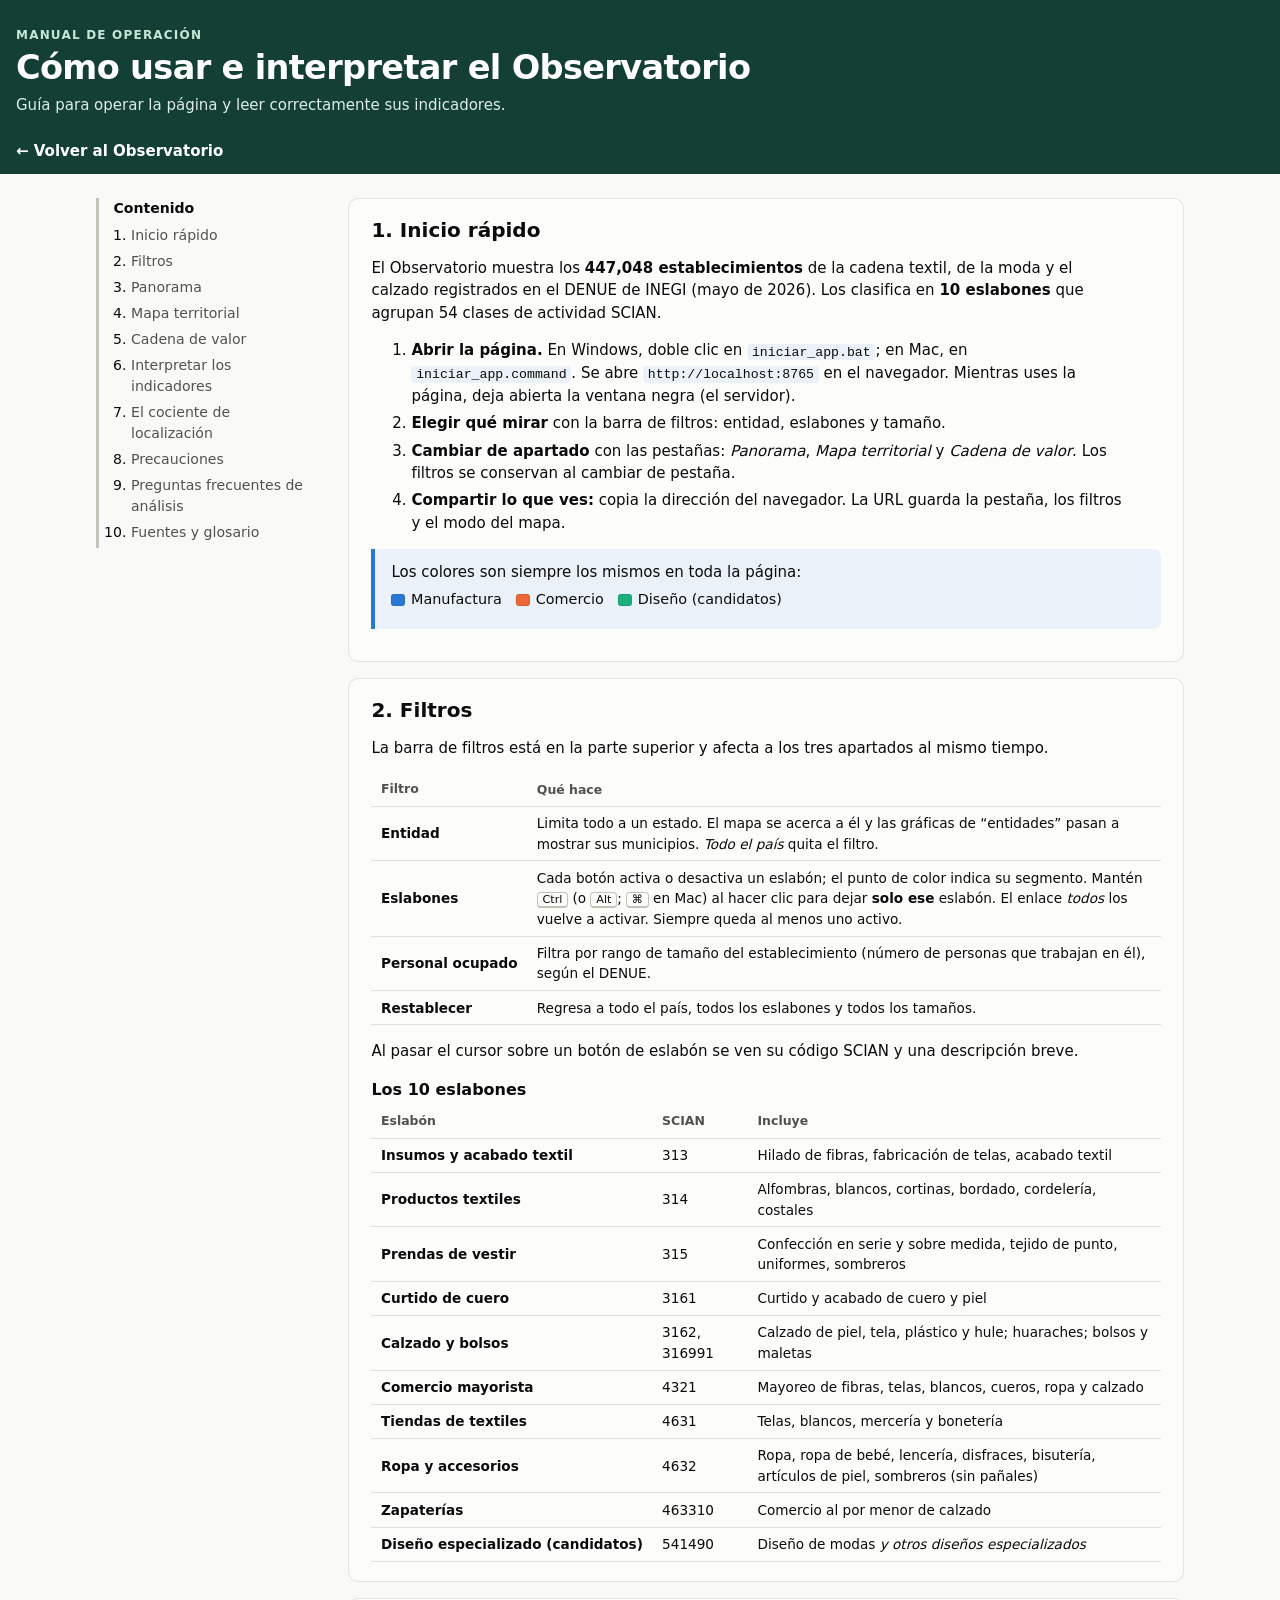
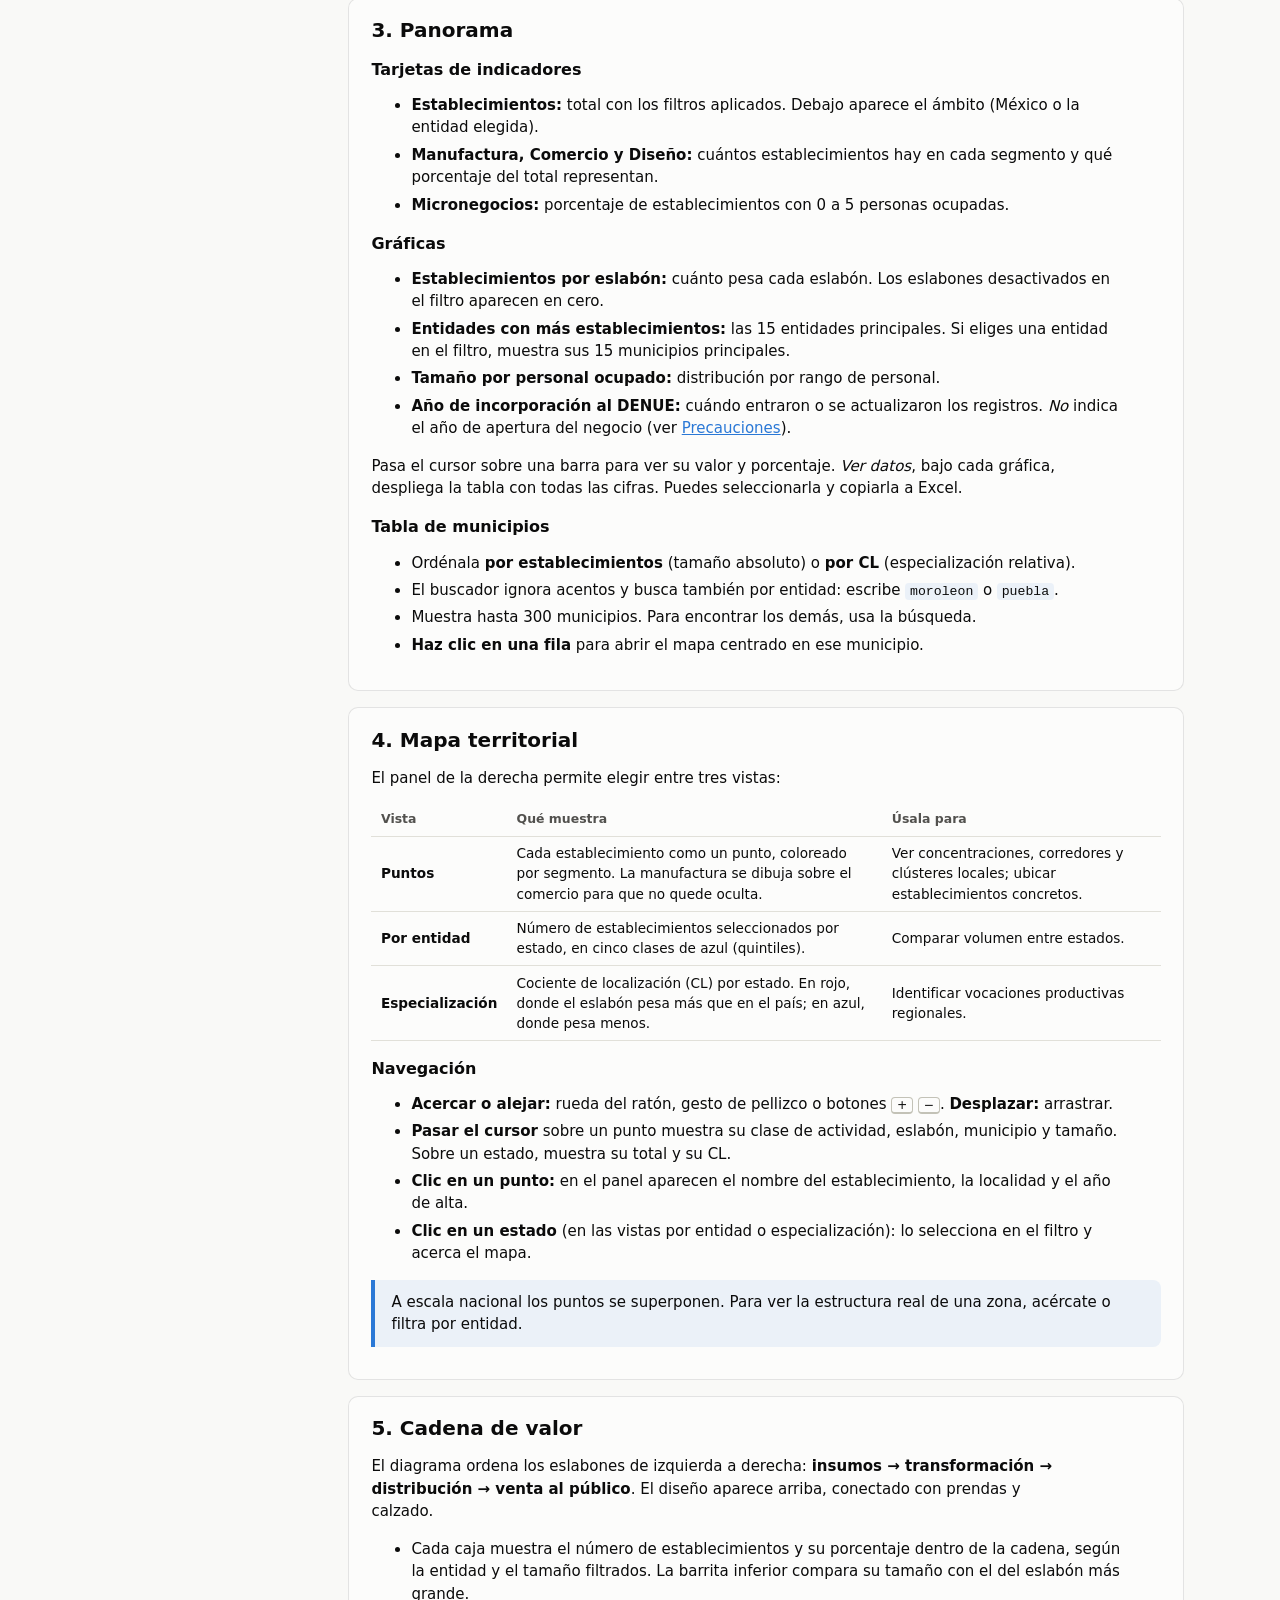
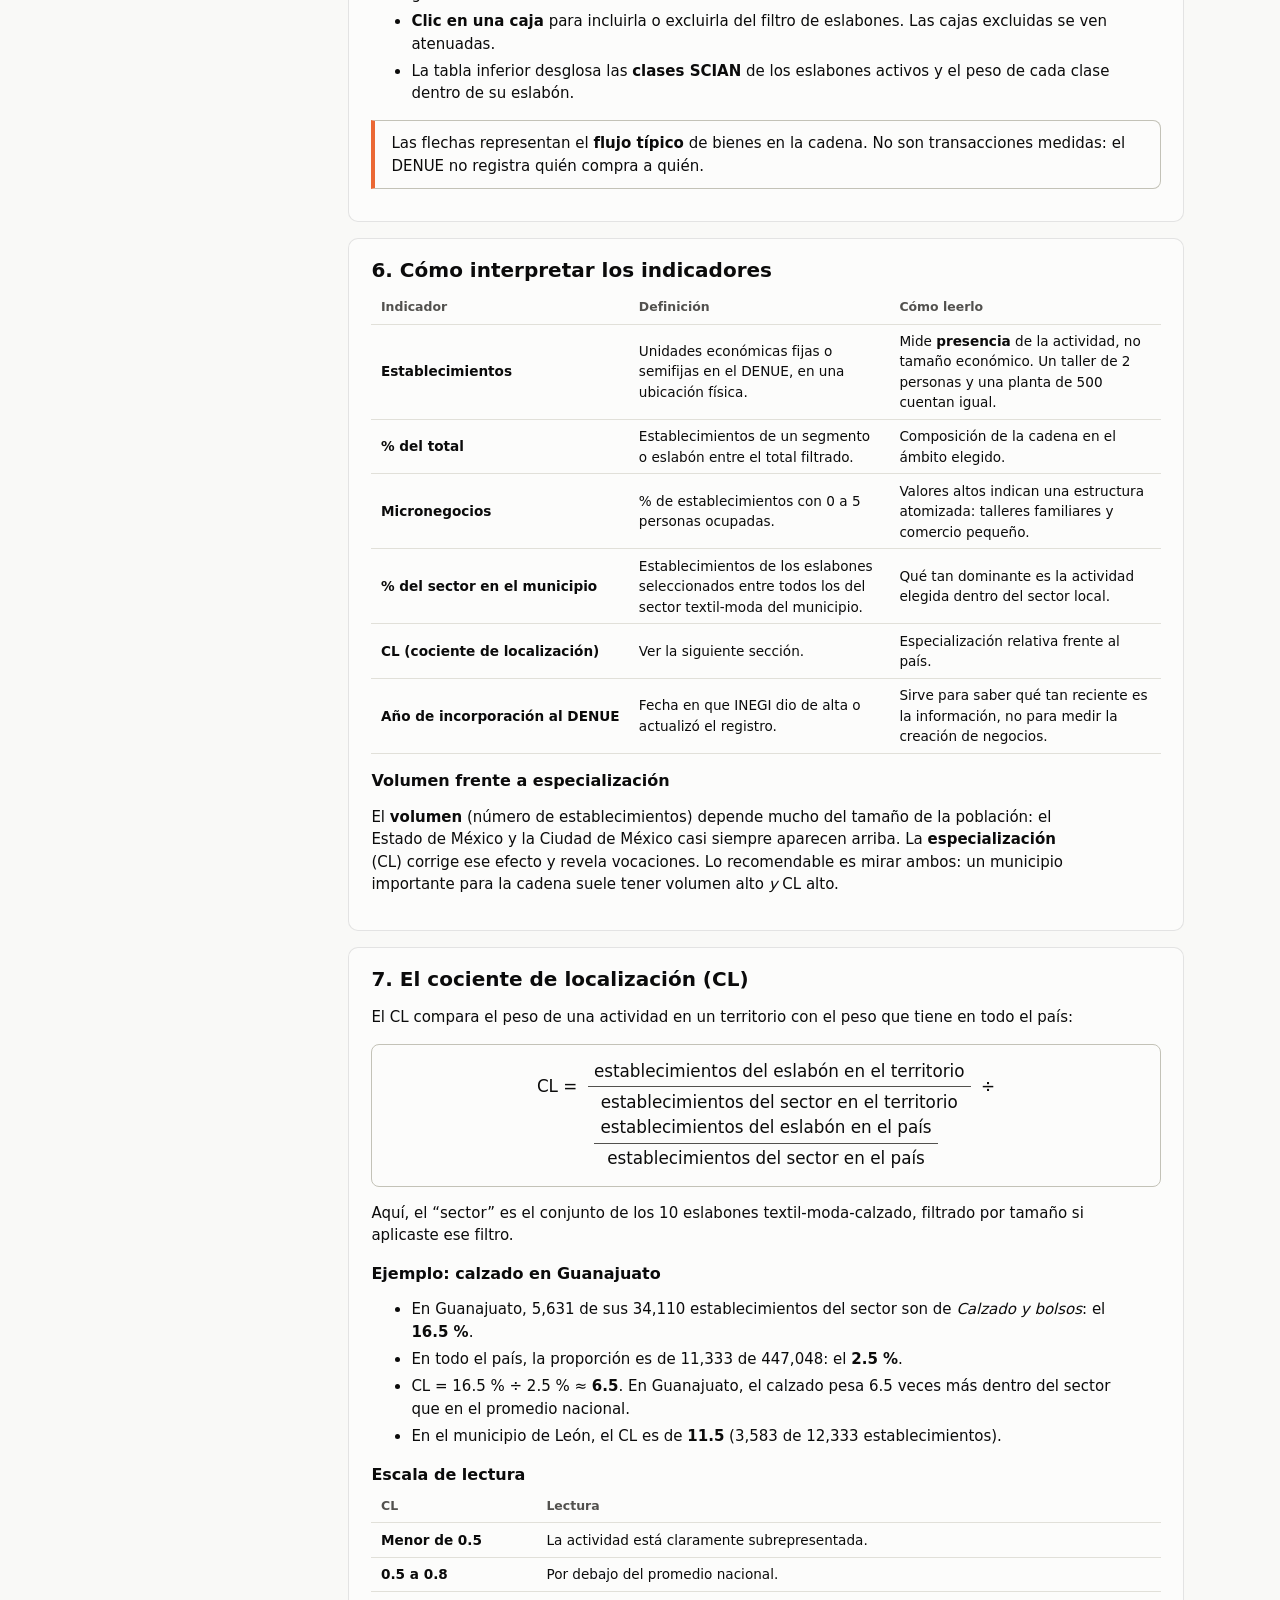
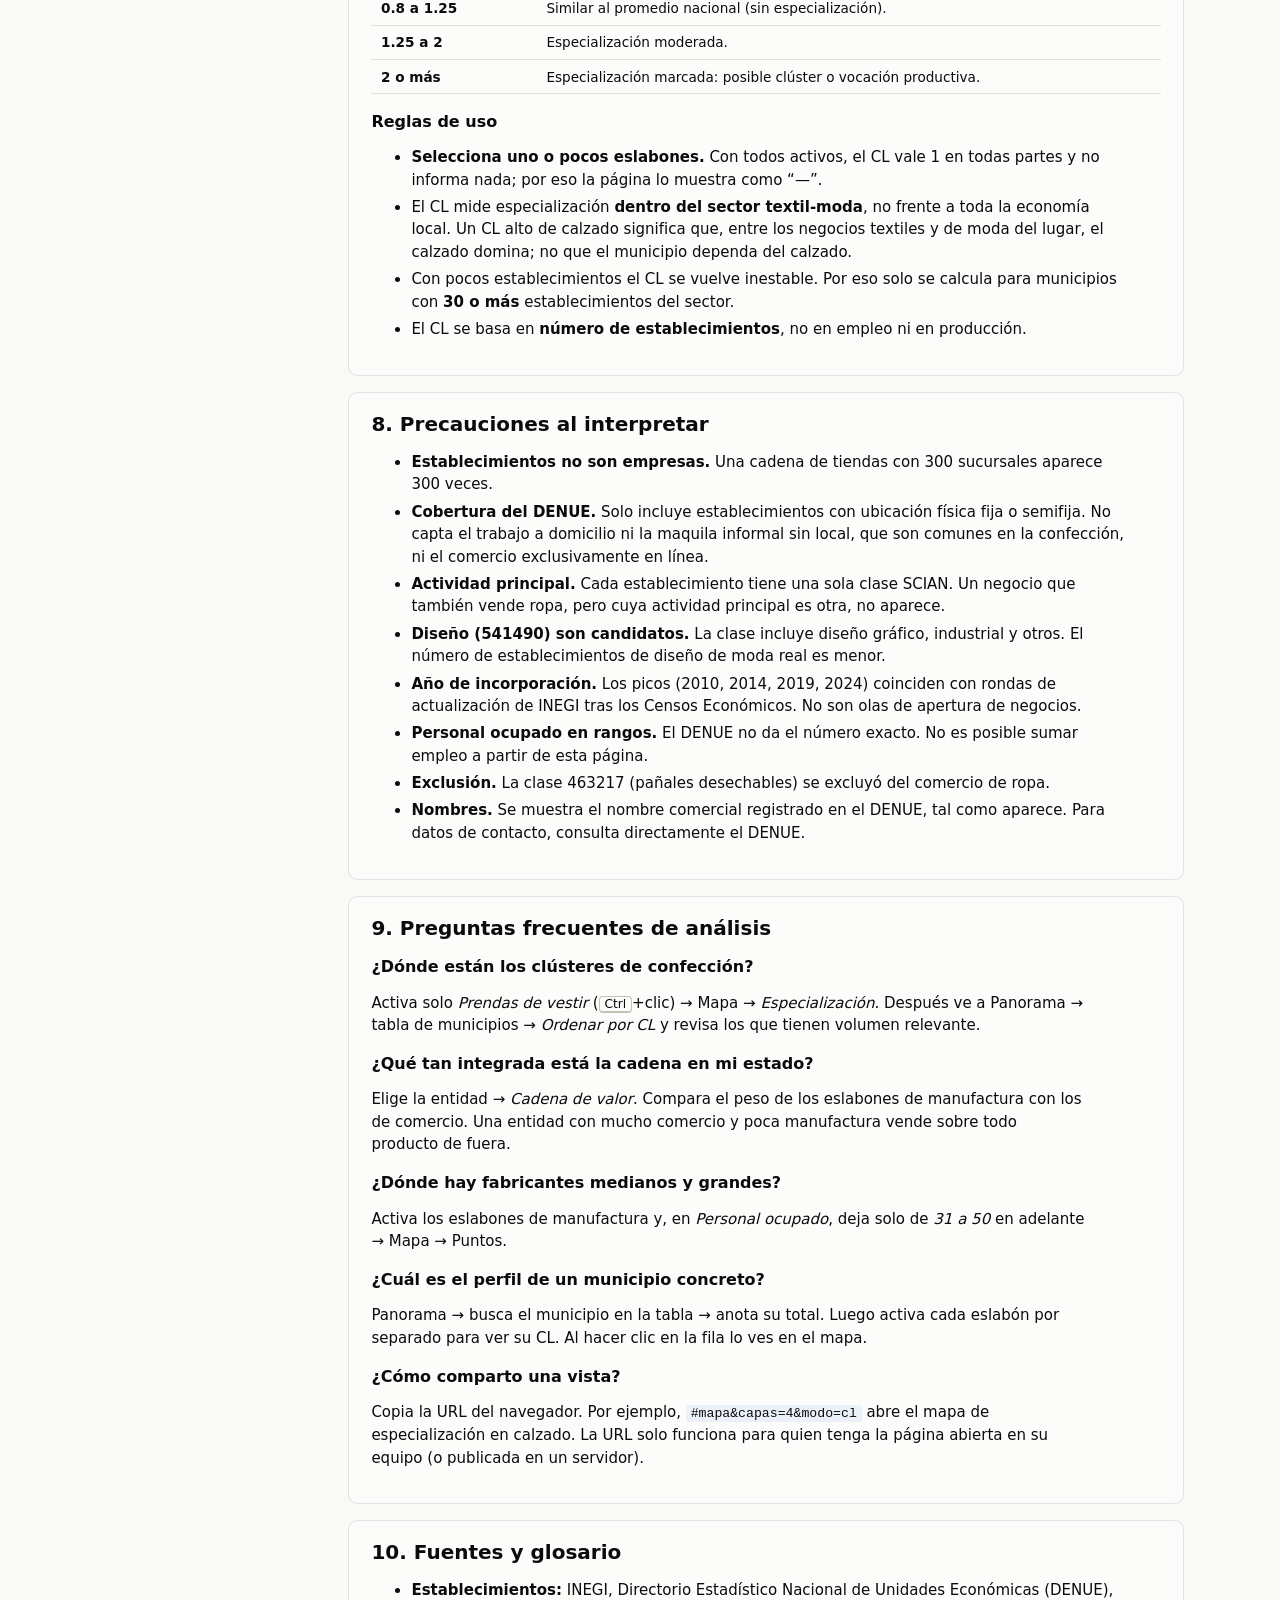
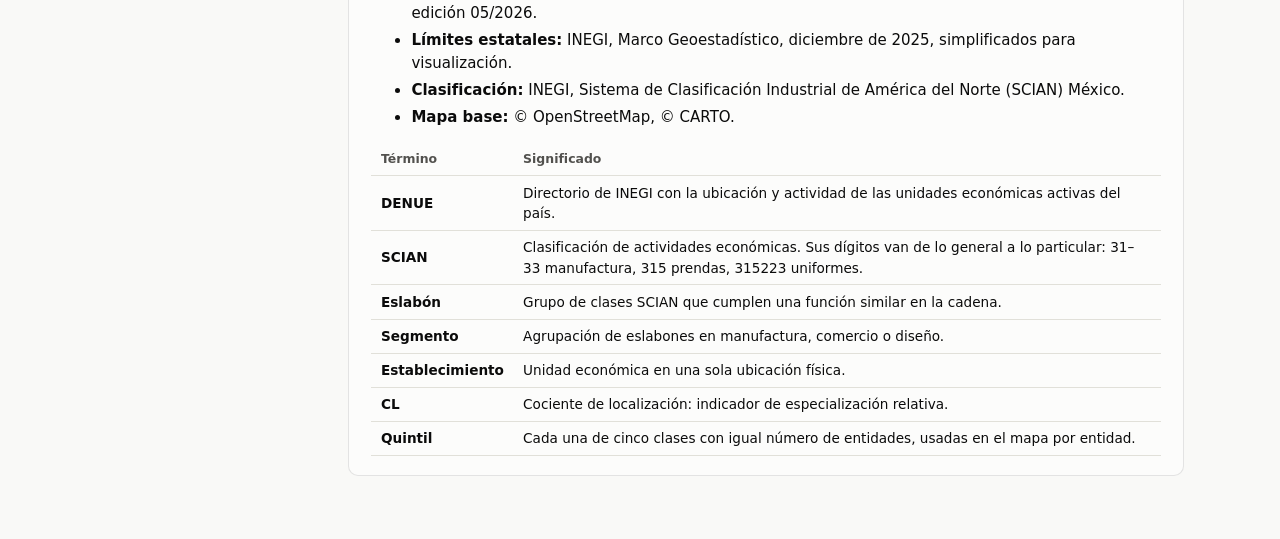
==== web/ayuda.html @ cf4ea865 "Observatorio Textil, Moda y Calzado MX - Fase 1 Co-Authored-By: Claude Opus 5.5 <noreply@anthropic.c" ====
<!doctype html>
<html lang="es">
<head>
<meta charset="utf-8">
<meta name="viewport" content="width=device-width, initial-scale=1">
<title>Ayuda · Observatorio Textil MX</title>
<meta name="description" content="Manual de operación del Observatorio Textil, Moda y Calzado MX e interpretación de sus indicadores.">
<link rel="stylesheet" href="styles.css">
<style>
  .ayuda { max-width: 1120px; margin: 0 auto; padding: 1.5rem 16px 3rem; display: grid; grid-template-columns: 220px minmax(0, 1fr); gap: 2rem; align-items: start; }
  .indice { position: sticky; top: 1rem; font-size: .88rem; border-left: 3px solid var(--eje); padding-left: .9rem; }
  .indice p { margin: 0 0 .4rem; font-weight: 650; }
  .indice ol { margin: 0; padding-left: 1.1rem; }
  .indice li { margin: .3rem 0; }
  .indice a { color: var(--tinta-2); text-decoration: none; }
  .indice a:hover { color: var(--acento); text-decoration: underline; }
  .contenido { min-width: 0; }
  .contenido section { background: var(--superficie); border: 1px solid var(--borde); border-radius: 10px; padding: 1.2rem 1.4rem; margin-bottom: 1rem; scroll-margin-top: 1rem; }
  .contenido h2 { font-size: 1.25rem; margin-bottom: .6rem; }
  .contenido h3 { font-size: 1rem; margin: 1.1rem 0 .4rem; }
  .contenido p, .contenido li { max-width: 75ch; }
  .contenido li { margin: .3rem 0; }
  .contenido code { font-size: .88em; background: var(--lavado); padding: .05rem .3rem; border-radius: 4px; }
  .caja { border-left: 4px solid var(--acento); background: var(--lavado); padding: .7rem 1rem; border-radius: 0 8px 8px 0; margin: .8rem 0; }
  .caja.alerta { border-left-color: var(--seg-1); background: transparent; border: 1px solid var(--eje); border-left: 4px solid var(--seg-1); }
  .formula { font-size: 1.05rem; text-align: center; padding: .9rem; margin: .8rem 0; border: 1px solid var(--eje); border-radius: 8px; }
  .formula .frac { display: inline-flex; flex-direction: column; vertical-align: middle; text-align: center; margin: 0 .3rem; }
  .formula .frac span:first-child { border-bottom: 1px solid var(--tinta-2); padding: 0 .4rem .15rem; }
  .formula .frac span:last-child { padding: .15rem .4rem 0; }
  .tabla td { white-space: normal; }
  .tabla td:first-child { white-space: nowrap; font-weight: 600; }
  .muestras { display: flex; flex-wrap: wrap; gap: .3rem .9rem; margin: .4rem 0; font-size: .9rem; }
  .muestras span { display: inline-flex; align-items: center; gap: .35rem; }
  .muestras i { width: 14px; height: 12px; border-radius: 3px; display: inline-block; border: 1px solid var(--borde); }
  .volver { color: #fff; font-weight: 600; text-decoration: none; display: inline-block; padding: .7rem 0; }
  .volver:hover { text-decoration: underline; }
  kbd { font: inherit; font-size: .82em; border: 1px solid var(--eje); border-bottom-width: 2px; border-radius: 4px; padding: 0 .3rem; }
  @media (max-width: 820px) { .ayuda { grid-template-columns: 1fr; } .indice { position: static; } }
</style>
</head>
<body>
<header class="cabecera">
  <div class="cabecera-int">
    <p class="ceja">Manual de operación</p>
    <h1>Cómo usar e interpretar el Observatorio</h1>
    <p class="subt">Guía para operar la página y leer correctamente sus indicadores.</p>
  </div>
  <nav class="pestanas"><a class="volver" href="index.html">← Volver al Observatorio</a></nav>
</header>

<div class="ayuda">
  <nav class="indice" aria-label="Contenido">
    <p>Contenido</p>
    <ol>
      <li><a href="#s-inicio">Inicio rápido</a></li>
      <li><a href="#s-filtros">Filtros</a></li>
      <li><a href="#s-panorama">Panorama</a></li>
      <li><a href="#s-mapa">Mapa territorial</a></li>
      <li><a href="#s-cadena">Cadena de valor</a></li>
      <li><a href="#s-indicadores">Interpretar los indicadores</a></li>
      <li><a href="#s-cl">El cociente de localización</a></li>
      <li><a href="#s-precauciones">Precauciones</a></li>
      <li><a href="#s-recetas">Preguntas frecuentes de análisis</a></li>
      <li><a href="#s-fuentes">Fuentes y glosario</a></li>
    </ol>
  </nav>

  <div class="contenido">

<section id="s-inicio">
  <h2>1. Inicio rápido</h2>
  <p>El Observatorio muestra los <strong>447,048 establecimientos</strong> de la cadena textil, de la moda y el calzado registrados en el DENUE de INEGI (mayo de 2026). Los clasifica en <strong>10 eslabones</strong> que agrupan 54 clases de actividad SCIAN.</p>
  <ol>
    <li><strong>Abrir la página.</strong> En Windows, doble clic en <code>iniciar_app.bat</code>; en Mac, en <code>iniciar_app.command</code>. Se abre <code>http://localhost:8765</code> en el navegador. Mientras uses la página, deja abierta la ventana negra (el servidor).</li>
    <li><strong>Elegir qué mirar</strong> con la barra de filtros: entidad, eslabones y tamaño.</li>
    <li><strong>Cambiar de apartado</strong> con las pestañas: <em>Panorama</em>, <em>Mapa territorial</em> y <em>Cadena de valor</em>. Los filtros se conservan al cambiar de pestaña.</li>
    <li><strong>Compartir lo que ves:</strong> copia la dirección del navegador. La URL guarda la pestaña, los filtros y el modo del mapa.</li>
  </ol>
  <div class="caja">Los colores son siempre los mismos en toda la página:
    <div class="muestras">
      <span><i style="background:var(--seg-0)"></i>Manufactura</span>
      <span><i style="background:var(--seg-1)"></i>Comercio</span>
      <span><i style="background:var(--seg-2)"></i>Diseño (candidatos)</span>
    </div>
  </div>
</section>

<section id="s-filtros">
  <h2>2. Filtros</h2>
  <p>La barra de filtros está en la parte superior y afecta a los tres apartados al mismo tiempo.</p>
  <table class="tabla">
    <thead><tr><th>Filtro</th><th>Qué hace</th></tr></thead>
    <tbody>
      <tr><td>Entidad</td><td>Limita todo a un estado. El mapa se acerca a él y las gráficas de “entidades” pasan a mostrar sus municipios. <em>Todo el país</em> quita el filtro.</td></tr>
      <tr><td>Eslabones</td><td>Cada botón activa o desactiva un eslabón; el punto de color indica su segmento. Mantén <kbd>Ctrl</kbd> (o <kbd>Alt</kbd>; <kbd>⌘</kbd> en Mac) al hacer clic para dejar <strong>solo ese</strong> eslabón. El enlace <em>todos</em> los vuelve a activar. Siempre queda al menos uno activo.</td></tr>
      <tr><td>Personal ocupado</td><td>Filtra por rango de tamaño del establecimiento (número de personas que trabajan en él), según el DENUE.</td></tr>
      <tr><td>Restablecer</td><td>Regresa a todo el país, todos los eslabones y todos los tamaños.</td></tr>
    </tbody>
  </table>
  <p>Al pasar el cursor sobre un botón de eslabón se ven su código SCIAN y una descripción breve.</p>
  <h3>Los 10 eslabones</h3>
  <table class="tabla">
    <thead><tr><th>Eslabón</th><th>SCIAN</th><th>Incluye</th></tr></thead>
    <tbody>
      <tr><td>Insumos y acabado textil</td><td>313</td><td>Hilado de fibras, fabricación de telas, acabado textil</td></tr>
      <tr><td>Productos textiles</td><td>314</td><td>Alfombras, blancos, cortinas, bordado, cordelería, costales</td></tr>
      <tr><td>Prendas de vestir</td><td>315</td><td>Confección en serie y sobre medida, tejido de punto, uniformes, sombreros</td></tr>
      <tr><td>Curtido de cuero</td><td>3161</td><td>Curtido y acabado de cuero y piel</td></tr>
      <tr><td>Calzado y bolsos</td><td>3162, 316991</td><td>Calzado de piel, tela, plástico y hule; huaraches; bolsos y maletas</td></tr>
      <tr><td>Comercio mayorista</td><td>4321</td><td>Mayoreo de fibras, telas, blancos, cueros, ropa y calzado</td></tr>
      <tr><td>Tiendas de textiles</td><td>4631</td><td>Telas, blancos, mercería y bonetería</td></tr>
      <tr><td>Ropa y accesorios</td><td>4632</td><td>Ropa, ropa de bebé, lencería, disfraces, bisutería, artículos de piel, sombreros (sin pañales)</td></tr>
      <tr><td>Zapaterías</td><td>463310</td><td>Comercio al por menor de calzado</td></tr>
      <tr><td>Diseño especializado (candidatos)</td><td>541490</td><td>Diseño de modas <em>y otros diseños especializados</em></td></tr>
    </tbody>
  </table>
</section>

<section id="s-panorama">
  <h2>3. Panorama</h2>
  <h3>Tarjetas de indicadores</h3>
  <ul>
    <li><strong>Establecimientos:</strong> total con los filtros aplicados. Debajo aparece el ámbito (México o la entidad elegida).</li>
    <li><strong>Manufactura, Comercio y Diseño:</strong> cuántos establecimientos hay en cada segmento y qué porcentaje del total representan.</li>
    <li><strong>Micronegocios:</strong> porcentaje de establecimientos con 0 a 5 personas ocupadas.</li>
  </ul>
  <h3>Gráficas</h3>
  <ul>
    <li><strong>Establecimientos por eslabón:</strong> cuánto pesa cada eslabón. Los eslabones desactivados en el filtro aparecen en cero.</li>
    <li><strong>Entidades con más establecimientos:</strong> las 15 entidades principales. Si eliges una entidad en el filtro, muestra sus 15 municipios principales.</li>
    <li><strong>Tamaño por personal ocupado:</strong> distribución por rango de personal.</li>
    <li><strong>Año de incorporación al DENUE:</strong> cuándo entraron o se actualizaron los registros. <em>No</em> indica el año de apertura del negocio (ver <a href="#s-precauciones">Precauciones</a>).</li>
  </ul>
  <p>Pasa el cursor sobre una barra para ver su valor y porcentaje. <em>Ver datos</em>, bajo cada gráfica, despliega la tabla con todas las cifras. Puedes seleccionarla y copiarla a Excel.</p>
  <h3>Tabla de municipios</h3>
  <ul>
    <li>Ordénala <strong>por establecimientos</strong> (tamaño absoluto) o <strong>por CL</strong> (especialización relativa).</li>
    <li>El buscador ignora acentos y busca también por entidad: escribe <code>moroleon</code> o <code>puebla</code>.</li>
    <li>Muestra hasta 300 municipios. Para encontrar los demás, usa la búsqueda.</li>
    <li><strong>Haz clic en una fila</strong> para abrir el mapa centrado en ese municipio.</li>
  </ul>
</section>

<section id="s-mapa">
  <h2>4. Mapa territorial</h2>
  <p>El panel de la derecha permite elegir entre tres vistas:</p>
  <table class="tabla">
    <thead><tr><th>Vista</th><th>Qué muestra</th><th>Úsala para</th></tr></thead>
    <tbody>
      <tr><td>Puntos</td><td>Cada establecimiento como un punto, coloreado por segmento. La manufactura se dibuja sobre el comercio para que no quede oculta.</td><td>Ver concentraciones, corredores y clústeres locales; ubicar establecimientos concretos.</td></tr>
      <tr><td>Por entidad</td><td>Número de establecimientos seleccionados por estado, en cinco clases de azul (quintiles).</td><td>Comparar volumen entre estados.</td></tr>
      <tr><td>Especialización</td><td>Cociente de localización (CL) por estado. En rojo, donde el eslabón pesa más que en el país; en azul, donde pesa menos.</td><td>Identificar vocaciones productivas regionales.</td></tr>
    </tbody>
  </table>
  <h3>Navegación</h3>
  <ul>
    <li><strong>Acercar o alejar:</strong> rueda del ratón, gesto de pellizco o botones <kbd>+</kbd> <kbd>−</kbd>. <strong>Desplazar:</strong> arrastrar.</li>
    <li><strong>Pasar el cursor</strong> sobre un punto muestra su clase de actividad, eslabón, municipio y tamaño. Sobre un estado, muestra su total y su CL.</li>
    <li><strong>Clic en un punto:</strong> en el panel aparecen el nombre del establecimiento, la localidad y el año de alta.</li>
    <li><strong>Clic en un estado</strong> (en las vistas por entidad o especialización): lo selecciona en el filtro y acerca el mapa.</li>
  </ul>
  <div class="caja">A escala nacional los puntos se superponen. Para ver la estructura real de una zona, acércate o filtra por entidad.</div>
</section>

<section id="s-cadena">
  <h2>5. Cadena de valor</h2>
  <p>El diagrama ordena los eslabones de izquierda a derecha: <strong>insumos → transformación → distribución → venta al público</strong>. El diseño aparece arriba, conectado con prendas y calzado.</p>
  <ul>
    <li>Cada caja muestra el número de establecimientos y su porcentaje dentro de la cadena, según la entidad y el tamaño filtrados. La barrita inferior compara su tamaño con el del eslabón más grande.</li>
    <li><strong>Clic en una caja</strong> para incluirla o excluirla del filtro de eslabones. Las cajas excluidas se ven atenuadas.</li>
    <li>La tabla inferior desglosa las <strong>clases SCIAN</strong> de los eslabones activos y el peso de cada clase dentro de su eslabón.</li>
  </ul>
  <div class="caja alerta">Las flechas representan el <strong>flujo típico</strong> de bienes en la cadena. No son transacciones medidas: el DENUE no registra quién compra a quién.</div>
</section>

<section id="s-indicadores">
  <h2>6. Cómo interpretar los indicadores</h2>
  <table class="tabla">
    <thead><tr><th>Indicador</th><th>Definición</th><th>Cómo leerlo</th></tr></thead>
    <tbody>
      <tr><td>Establecimientos</td><td>Unidades económicas fijas o semifijas en el DENUE, en una ubicación física.</td><td>Mide <strong>presencia</strong> de la actividad, no tamaño económico. Un taller de 2 personas y una planta de 500 cuentan igual.</td></tr>
      <tr><td>% del total</td><td>Establecimientos de un segmento o eslabón entre el total filtrado.</td><td>Composición de la cadena en el ámbito elegido.</td></tr>
      <tr><td>Micronegocios</td><td>% de establecimientos con 0 a 5 personas ocupadas.</td><td>Valores altos indican una estructura atomizada: talleres familiares y comercio pequeño.</td></tr>
      <tr><td>% del sector en el municipio</td><td>Establecimientos de los eslabones seleccionados entre todos los del sector textil-moda del municipio.</td><td>Qué tan dominante es la actividad elegida dentro del sector local.</td></tr>
      <tr><td>CL (cociente de localización)</td><td>Ver la siguiente sección.</td><td>Especialización relativa frente al país.</td></tr>
      <tr><td>Año de incorporación al DENUE</td><td>Fecha en que INEGI dio de alta o actualizó el registro.</td><td>Sirve para saber qué tan reciente es la información, no para medir la creación de negocios.</td></tr>
    </tbody>
  </table>
  <h3>Volumen frente a especialización</h3>
  <p>El <strong>volumen</strong> (número de establecimientos) depende mucho del tamaño de la población: el Estado de México y la Ciudad de México casi siempre aparecen arriba. La <strong>especialización</strong> (CL) corrige ese efecto y revela vocaciones. Lo recomendable es mirar ambos: un municipio importante para la cadena suele tener volumen alto <em>y</em> CL alto.</p>
</section>

<section id="s-cl">
  <h2>7. El cociente de localización (CL)</h2>
  <p>El CL compara el peso de una actividad en un territorio con el peso que tiene en todo el país:</p>
  <div class="formula">
    CL =
    <span class="frac"><span>establecimientos del eslabón en el territorio</span><span>establecimientos del sector en el territorio</span></span>
    ÷
    <span class="frac"><span>establecimientos del eslabón en el país</span><span>establecimientos del sector en el país</span></span>
  </div>
  <p>Aquí, el “sector” es el conjunto de los 10 eslabones textil-moda-calzado, filtrado por tamaño si aplicaste ese filtro.</p>
  <h3>Ejemplo: calzado en Guanajuato</h3>
  <ul>
    <li>En Guanajuato, 5,631 de sus 34,110 establecimientos del sector son de <em>Calzado y bolsos</em>: el <strong>16.5 %</strong>.</li>
    <li>En todo el país, la proporción es de 11,333 de 447,048: el <strong>2.5 %</strong>.</li>
    <li>CL = 16.5 % ÷ 2.5 % ≈ <strong>6.5</strong>. En Guanajuato, el calzado pesa 6.5 veces más dentro del sector que en el promedio nacional.</li>
    <li>En el municipio de León, el CL es de <strong>11.5</strong> (3,583 de 12,333 establecimientos).</li>
  </ul>
  <h3>Escala de lectura</h3>
  <table class="tabla">
    <thead><tr><th>CL</th><th>Lectura</th></tr></thead>
    <tbody>
      <tr><td>Menor de 0.5</td><td>La actividad está claramente subrepresentada.</td></tr>
      <tr><td>0.5 a 0.8</td><td>Por debajo del promedio nacional.</td></tr>
      <tr><td>0.8 a 1.25</td><td>Similar al promedio nacional (sin especialización).</td></tr>
      <tr><td>1.25 a 2</td><td>Especialización moderada.</td></tr>
      <tr><td>2 o más</td><td>Especialización marcada: posible clúster o vocación productiva.</td></tr>
    </tbody>
  </table>
  <h3>Reglas de uso</h3>
  <ul>
    <li><strong>Selecciona uno o pocos eslabones.</strong> Con todos activos, el CL vale 1 en todas partes y no informa nada; por eso la página lo muestra como “—”.</li>
    <li>El CL mide especialización <strong>dentro del sector textil-moda</strong>, no frente a toda la economía local. Un CL alto de calzado significa que, entre los negocios textiles y de moda del lugar, el calzado domina; no que el municipio dependa del calzado.</li>
    <li>Con pocos establecimientos el CL se vuelve inestable. Por eso solo se calcula para municipios con <strong>30 o más</strong> establecimientos del sector.</li>
    <li>El CL se basa en <strong>número de establecimientos</strong>, no en empleo ni en producción.</li>
  </ul>
</section>

<section id="s-precauciones">
  <h2>8. Precauciones al interpretar</h2>
  <ul>
    <li><strong>Establecimientos no son empresas.</strong> Una cadena de tiendas con 300 sucursales aparece 300 veces.</li>
    <li><strong>Cobertura del DENUE.</strong> Solo incluye establecimientos con ubicación física fija o semifija. No capta el trabajo a domicilio ni la maquila informal sin local, que son comunes en la confección, ni el comercio exclusivamente en línea.</li>
    <li><strong>Actividad principal.</strong> Cada establecimiento tiene una sola clase SCIAN. Un negocio que también vende ropa, pero cuya actividad principal es otra, no aparece.</li>
    <li><strong>Diseño (541490) son candidatos.</strong> La clase incluye diseño gráfico, industrial y otros. El número de establecimientos de diseño de moda real es menor.</li>
    <li><strong>Año de incorporación.</strong> Los picos (2010, 2014, 2019, 2024) coinciden con rondas de actualización de INEGI tras los Censos Económicos. No son olas de apertura de negocios.</li>
    <li><strong>Personal ocupado en rangos.</strong> El DENUE no da el número exacto. No es posible sumar empleo a partir de esta página.</li>
    <li><strong>Exclusión.</strong> La clase 463217 (pañales desechables) se excluyó del comercio de ropa.</li>
    <li><strong>Nombres.</strong> Se muestra el nombre comercial registrado en el DENUE, tal como aparece. Para datos de contacto, consulta directamente el DENUE.</li>
  </ul>
</section>

<section id="s-recetas">
  <h2>9. Preguntas frecuentes de análisis</h2>
  <h3>¿Dónde están los clústeres de confección?</h3>
  <p>Activa solo <em>Prendas de vestir</em> (<kbd>Ctrl</kbd>+clic) → Mapa → <em>Especialización</em>. Después ve a Panorama → tabla de municipios → <em>Ordenar por CL</em> y revisa los que tienen volumen relevante.</p>
  <h3>¿Qué tan integrada está la cadena en mi estado?</h3>
  <p>Elige la entidad → <em>Cadena de valor</em>. Compara el peso de los eslabones de manufactura con los de comercio. Una entidad con mucho comercio y poca manufactura vende sobre todo producto de fuera.</p>
  <h3>¿Dónde hay fabricantes medianos y grandes?</h3>
  <p>Activa los eslabones de manufactura y, en <em>Personal ocupado</em>, deja solo de <em>31 a 50</em> en adelante → Mapa → Puntos.</p>
  <h3>¿Cuál es el perfil de un municipio concreto?</h3>
  <p>Panorama → busca el municipio en la tabla → anota su total. Luego activa cada eslabón por separado para ver su CL. Al hacer clic en la fila lo ves en el mapa.</p>
  <h3>¿Cómo comparto una vista?</h3>
  <p>Copia la URL del navegador. Por ejemplo, <code>#mapa&amp;capas=4&amp;modo=cl</code> abre el mapa de especialización en calzado. La URL solo funciona para quien tenga la página abierta en su equipo (o publicada en un servidor).</p>
</section>

<section id="s-fuentes">
  <h2>10. Fuentes y glosario</h2>
  <ul>
    <li><strong>Establecimientos:</strong> INEGI, Directorio Estadístico Nacional de Unidades Económicas (DENUE), edición 05/2026.</li>
    <li><strong>Límites estatales:</strong> INEGI, Marco Geoestadístico, diciembre de 2025, simplificados para visualización.</li>
    <li><strong>Clasificación:</strong> INEGI, Sistema de Clasificación Industrial de América del Norte (SCIAN) México.</li>
    <li><strong>Mapa base:</strong> © OpenStreetMap, © CARTO.</li>
  </ul>
  <table class="tabla">
    <thead><tr><th>Término</th><th>Significado</th></tr></thead>
    <tbody>
      <tr><td>DENUE</td><td>Directorio de INEGI con la ubicación y actividad de las unidades económicas activas del país.</td></tr>
      <tr><td>SCIAN</td><td>Clasificación de actividades económicas. Sus dígitos van de lo general a lo particular: 31–33 manufactura, 315 prendas, 315223 uniformes.</td></tr>
      <tr><td>Eslabón</td><td>Grupo de clases SCIAN que cumplen una función similar en la cadena.</td></tr>
      <tr><td>Segmento</td><td>Agrupación de eslabones en manufactura, comercio o diseño.</td></tr>
      <tr><td>Establecimiento</td><td>Unidad económica en una sola ubicación física.</td></tr>
      <tr><td>CL</td><td>Cociente de localización: indicador de especialización relativa.</td></tr>
      <tr><td>Quintil</td><td>Cada una de cinco clases con igual número de entidades, usadas en el mapa por entidad.</td></tr>
    </tbody>
  </table>
</section>

  </div>
</div>
</body>
</html>
---- web/styles.css ----
:root {
  color-scheme: light;
  --plano: #f9f9f7;
  --superficie: #fcfcfb;
  --tinta: #0b0b0b;
  --tinta-2: #52514e;
  --tenue: #898781;
  --reticula: #e1e0d9;
  --eje: #c3c2b7;
  --borde: rgba(11, 11, 11, 0.10);
  --acento: #2a78d6;
  --cab-fondo: #143f35;
  --cab-tinta: #ffffff;
  --cab-tenue: #c6e7d7;
  --seg-0: #2a78d6;   /* manufactura */
  --seg-1: #eb6834;   /* comercio */
  --seg-2: #1baf7a;   /* diseño */
  --barra: #5b6670;   /* serie única neutra */
  --lavado: rgba(42, 120, 214, 0.08);
}
@media (prefers-color-scheme: dark) {
  :root:not([data-theme="light"]) {
    color-scheme: dark;
    --plano: #0d0d0d;
    --superficie: #1a1a19;
    --tinta: #f0efec;
    --tinta-2: #c3c2b7;
    --tenue: #898781;
    --reticula: #2c2c2a;
    --eje: #383835;
    --borde: rgba(255, 255, 255, 0.10);
    --acento: #3987e5;
    --cab-fondo: #10302a;
    --seg-0: #3987e5;
    --seg-1: #d95926;
    --seg-2: #199e70;
    --barra: #9aa3ab;
    --lavado: rgba(57, 135, 229, 0.12);
  }
}
:root[data-theme="dark"] {
  color-scheme: dark;
  --plano: #0d0d0d;
  --superficie: #1a1a19;
  --tinta: #f0efec;
  --tinta-2: #c3c2b7;
  --tenue: #898781;
  --reticula: #2c2c2a;
  --eje: #383835;
  --borde: rgba(255, 255, 255, 0.10);
  --acento: #3987e5;
  --cab-fondo: #10302a;
  --seg-0: #3987e5;
  --seg-1: #d95926;
  --seg-2: #199e70;
  --barra: #9aa3ab;
  --lavado: rgba(57, 135, 229, 0.12);
}

* { box-sizing: border-box; }
html, body { margin: 0; }
body {
  background: var(--plano);
  color: var(--tinta);
  font: 15px/1.5 system-ui, -apple-system, "Segoe UI", sans-serif;
}
h1, h2, h3 { margin: 0; line-height: 1.2; }
h2 { font-size: 1.02rem; font-weight: 650; }
.nota { color: var(--tinta-2); font-size: .85rem; margin: .3rem 0 .7rem; }
a { color: var(--acento); }

/* Cabecera */
.cabecera { background: var(--cab-fondo); color: var(--cab-tinta); }
.cabecera-int { max-width: 1320px; margin: 0 auto; padding: 1.6rem 16px .8rem; }
.ceja { margin: 0; color: var(--cab-tenue); font-size: .75rem; font-weight: 700; letter-spacing: .1em; text-transform: uppercase; }
.cabecera h1 { font-size: clamp(1.4rem, 3.4vw, 2.1rem); margin: .3rem 0; letter-spacing: -.02em; }
.subt { margin: 0; color: #dfeee8; max-width: 60ch; }
.pestanas { max-width: 1320px; margin: 0 auto; padding: 0 16px; display: flex; gap: .25rem; overflow-x: auto; }
.pestanas button {
  background: none; border: 0; color: #cfe3db; font: inherit; font-weight: 600;
  padding: .7rem .9rem; border-bottom: 3px solid transparent; cursor: pointer; white-space: nowrap;
}
.pestanas button[aria-selected="true"] { color: #fff; border-bottom-color: #8fd3b7; }
.pestanas button:focus-visible { outline: 2px solid #fff; outline-offset: -2px; }
.ayuda-enlace { margin-left: auto; color: #cfe3db; font-weight: 600; padding: .7rem .9rem; white-space: nowrap; text-decoration: none; }
.ayuda-enlace::before { content: "?"; display: inline-grid; place-items: center; width: 1.2em; height: 1.2em; margin-right: .4rem; border: 1.5px solid currentColor; border-radius: 50%; font-size: .8em; }
.ayuda-enlace:hover { color: #fff; text-decoration: underline; }

/* Filtros */
.filtros {
  position: sticky; top: 0; z-index: 20;
  background: var(--superficie); border-bottom: 1px solid var(--borde);
  display: flex; flex-wrap: wrap; gap: .8rem 1.4rem; align-items: flex-end;
  padding: .7rem max(16px, calc((100vw - 1320px) / 2 + 16px));
}
.filtro { display: flex; flex-direction: column; gap: .3rem; min-width: 0; }
.filtro-ancho { flex: 1 1 520px; }
.filtro label, .flabel { font-size: .75rem; font-weight: 650; color: var(--tinta-2); text-transform: uppercase; letter-spacing: .05em; }
select, input[type="search"] {
  font: inherit; font-size: .9rem; color: var(--tinta); background: var(--superficie);
  border: 1px solid var(--eje); border-radius: 6px; padding: .35rem .5rem; max-width: 100%;
}
.chips { display: flex; flex-wrap: wrap; gap: .3rem; }
.chip {
  display: inline-flex; align-items: center; gap: .35rem;
  font: inherit; font-size: .8rem; color: var(--tinta-2);
  background: transparent; border: 1px solid var(--eje); border-radius: 999px;
  padding: .18rem .6rem; cursor: pointer;
}
.chip .punto { width: 8px; height: 8px; border-radius: 50%; flex: none; opacity: .35; }
.chip[aria-pressed="true"] { color: var(--tinta); border-color: var(--tinta-2); background: var(--lavado); }
.chip[aria-pressed="true"] .punto { opacity: 1; }
.chip:focus-visible, button:focus-visible, select:focus-visible, input:focus-visible { outline: 2px solid var(--acento); outline-offset: 2px; }
.enlace { background: none; border: 0; color: var(--acento); font: inherit; font-size: .75rem; text-transform: none; letter-spacing: 0; cursor: pointer; padding: 0 0 0 .3rem; text-decoration: underline; }
.boton-sec { font: inherit; font-size: .85rem; background: transparent; color: var(--tinta); border: 1px solid var(--eje); border-radius: 6px; padding: .35rem .8rem; cursor: pointer; }

main { max-width: 1320px; margin: 0 auto; padding: 1rem 16px 2rem; }
.cargando { padding: 3rem 0; text-align: center; color: var(--tinta-2); }

/* KPIs */
.kpis { display: grid; grid-template-columns: repeat(auto-fit, minmax(170px, 1fr)); gap: .8rem; margin-bottom: 1rem; }
.kpi { background: var(--superficie); border: 1px solid var(--borde); border-radius: 10px; padding: .8rem 1rem; }
.kpi .etq { font-size: .82rem; color: var(--tinta-2); display: flex; align-items: center; gap: .4rem; }
.kpi .etq .punto { width: 8px; height: 8px; border-radius: 50%; }
.kpi .val { font-size: 1.7rem; font-weight: 650; margin-top: .15rem; letter-spacing: -.01em; }
.kpi .sub { font-size: .8rem; color: var(--tenue); }

/* Tarjetas */
.rejilla { display: grid; grid-template-columns: repeat(auto-fit, minmax(min(100%, 520px), 1fr)); gap: 1rem; }
.tarjeta { background: var(--superficie); border: 1px solid var(--borde); border-radius: 10px; padding: 1rem 1.1rem; min-width: 0; }
.tarjeta-completa { margin-top: 1rem; }
.tarjeta-cab { display: flex; flex-wrap: wrap; justify-content: space-between; gap: .8rem; align-items: flex-start; }
.tarjeta-cab > div:first-child { flex: 1 1 420px; }
.controles-tabla { display: flex; gap: .5rem; flex-wrap: wrap; }
.grafica { width: 100%; min-height: 60px; }
.grafica svg { display: block; overflow: visible; }
.grafica text { font-size: 12px; fill: var(--tinta-2); }
.grafica .valor { fill: var(--tinta); font-variant-numeric: tabular-nums; }
.grafica .tick { fill: var(--tenue); font-size: 11px; font-variant-numeric: tabular-nums; }
.grafica .ret { stroke: var(--reticula); stroke-width: 1; }
.grafica .base { stroke: var(--eje); stroke-width: 1; }
.grafica .hit { fill: transparent; cursor: default; }
.grafica .fila:hover .marca { opacity: .8; }
details { margin-top: .6rem; }
summary { cursor: pointer; color: var(--acento); font-size: .85rem; }

.leyenda { display: flex; flex-wrap: wrap; gap: .4rem 1rem; margin: .2rem 0 .6rem; font-size: .82rem; color: var(--tinta-2); }
.leyenda span { display: inline-flex; align-items: center; gap: .35rem; }
.leyenda i { width: 10px; height: 10px; border-radius: 3px; display: inline-block; }

/* Tablas */
.tabla-cont { overflow-x: auto; max-height: 520px; overflow-y: auto; border: 1px solid var(--borde); border-radius: 8px; }
.tabla { width: 100%; border-collapse: collapse; font-size: .85rem; }
.tabla th, .tabla td { padding: .4rem .6rem; text-align: left; border-bottom: 1px solid var(--reticula); white-space: nowrap; }
.tabla th { position: sticky; top: 0; background: var(--superficie); color: var(--tinta-2); font-weight: 650; font-size: .78rem; }
.tabla td.num, .tabla th.num { text-align: right; font-variant-numeric: tabular-nums; }
.tabla td.envolver { white-space: normal; min-width: 240px; }
.tabla tbody tr.clic { cursor: pointer; }
.tabla tbody tr.clic:hover { background: var(--lavado); }
.cl-alto { font-weight: 650; }
details .tabla-cont { max-height: 300px; margin-top: .4rem; }

/* Mapa */
.mapa-layout { display: grid; grid-template-columns: minmax(0, 1fr) 300px; gap: 1rem; }
.mapa-cont { position: relative; height: min(76vh, 760px); min-height: 420px; border-radius: 10px; overflow: hidden; border: 1px solid var(--borde); background: var(--superficie); }
#mapa { position: absolute; inset: 0; }
.mapa-panel { background: var(--superficie); border: 1px solid var(--borde); border-radius: 10px; padding: 1rem; display: flex; flex-direction: column; gap: 1rem; min-width: 0; }
.segmentado { display: flex; border: 1px solid var(--eje); border-radius: 8px; overflow: hidden; }
.segmentado button { flex: 1; font: inherit; font-size: .8rem; background: transparent; color: var(--tinta-2); border: 0; padding: .45rem .3rem; cursor: pointer; }
.segmentado button + button { border-left: 1px solid var(--eje); }
.segmentado button[aria-checked="true"] { background: var(--lavado); color: var(--tinta); font-weight: 650; }
.mapa-leyenda h3, .mapa-info h3 { font-size: .85rem; margin-bottom: .4rem; }
.escala { display: flex; flex-direction: column; gap: .25rem; font-size: .8rem; color: var(--tinta-2); }
.escala span { display: flex; align-items: center; gap: .45rem; }
.escala i { width: 18px; height: 12px; border-radius: 3px; display: inline-block; border: 1px solid var(--borde); }
.mapa-info { font-size: .85rem; }
.mapa-info dl { margin: 0; display: grid; grid-template-columns: auto 1fr; gap: .2rem .6rem; }
.mapa-info dt { color: var(--tenue); }
.mapa-info dd { margin: 0; }

/* Cadena */
.cadena { width: 100%; overflow-x: auto; }
.cadena svg { display: block; min-width: 860px; }
.cadena .nodo { cursor: pointer; }
.cadena .nodo rect.caja { fill: var(--superficie); stroke: var(--eje); stroke-width: 1; }
.cadena .nodo.activo rect.caja { stroke: var(--tinta-2); stroke-width: 1.5; }
.cadena .nodo:not(.activo) { opacity: .45; }
.cadena .nodo:hover rect.caja, .cadena .nodo:focus-visible rect.caja { stroke: var(--acento); stroke-width: 2; }
.cadena .nodo:focus { outline: none; }
.cadena text { fill: var(--tinta); font-size: 13px; }
.cadena .t2 { fill: var(--tinta-2); font-size: 11.5px; }
.cadena .t3 { font-size: 18px; font-weight: 650; font-variant-numeric: tabular-nums; }
.cadena .flecha { stroke: var(--eje); stroke-width: 1.5; fill: none; }
.cadena .col-tit { fill: var(--tenue); font-size: 11px; font-weight: 700; letter-spacing: .08em; text-transform: uppercase; }
.cadena .pista { fill: var(--reticula); }

/* Tooltip */
.tooltip {
  position: fixed; z-index: 50; pointer-events: none; max-width: 300px;
  background: var(--superficie); color: var(--tinta); border: 1px solid var(--borde);
  box-shadow: 0 4px 18px rgba(0,0,0,.14); border-radius: 8px; padding: .5rem .65rem; font-size: .82rem;
}
.tooltip b { font-weight: 650; }
.tooltip .tt-sub { color: var(--tinta-2); }

.pie { max-width: 1320px; margin: 0 auto; padding: 0 16px 2.5rem; color: var(--tinta-2); font-size: .8rem; }
.pie p { margin: .4rem 0; max-width: 110ch; }

.maplibregl-ctrl-attrib { font-size: 10px; }

@media (max-width: 860px) {
  .mapa-layout { grid-template-columns: 1fr; }
  .mapa-cont { height: 62vh; }
  .filtros { position: static; }
}
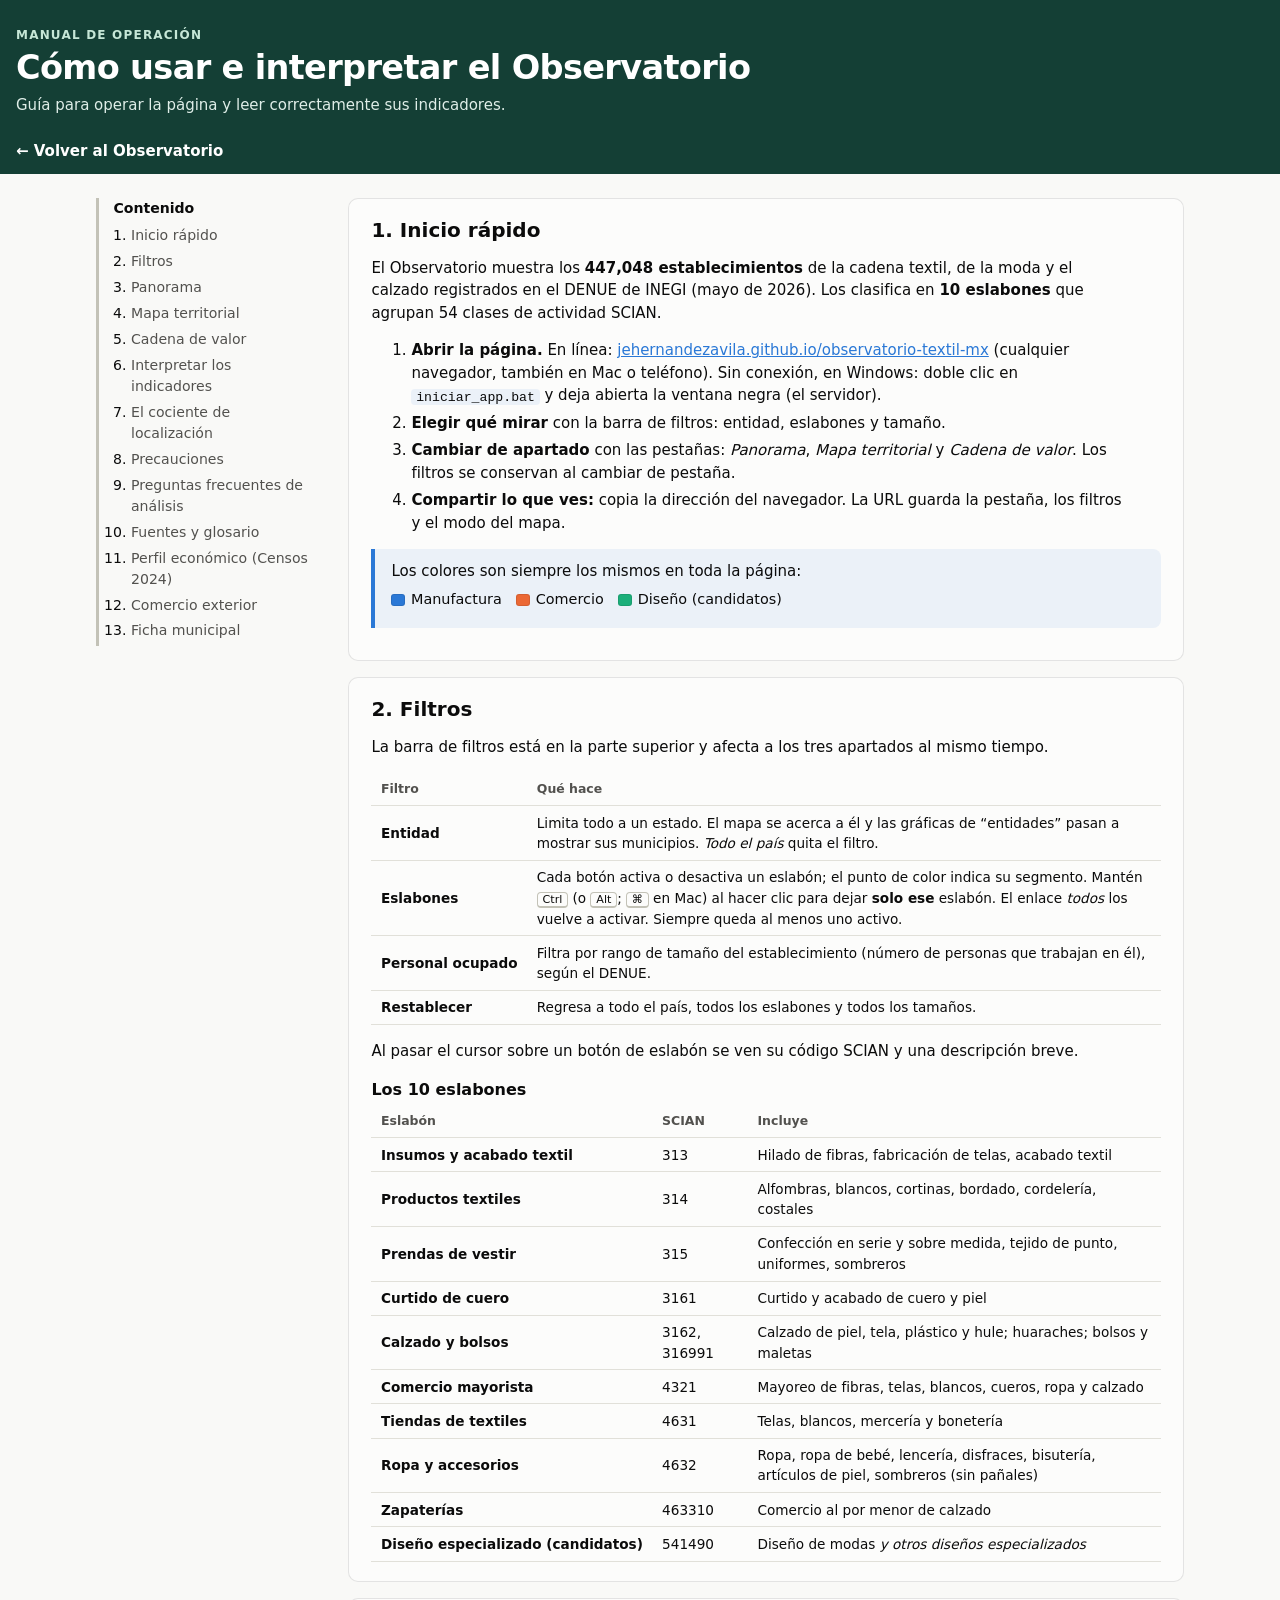
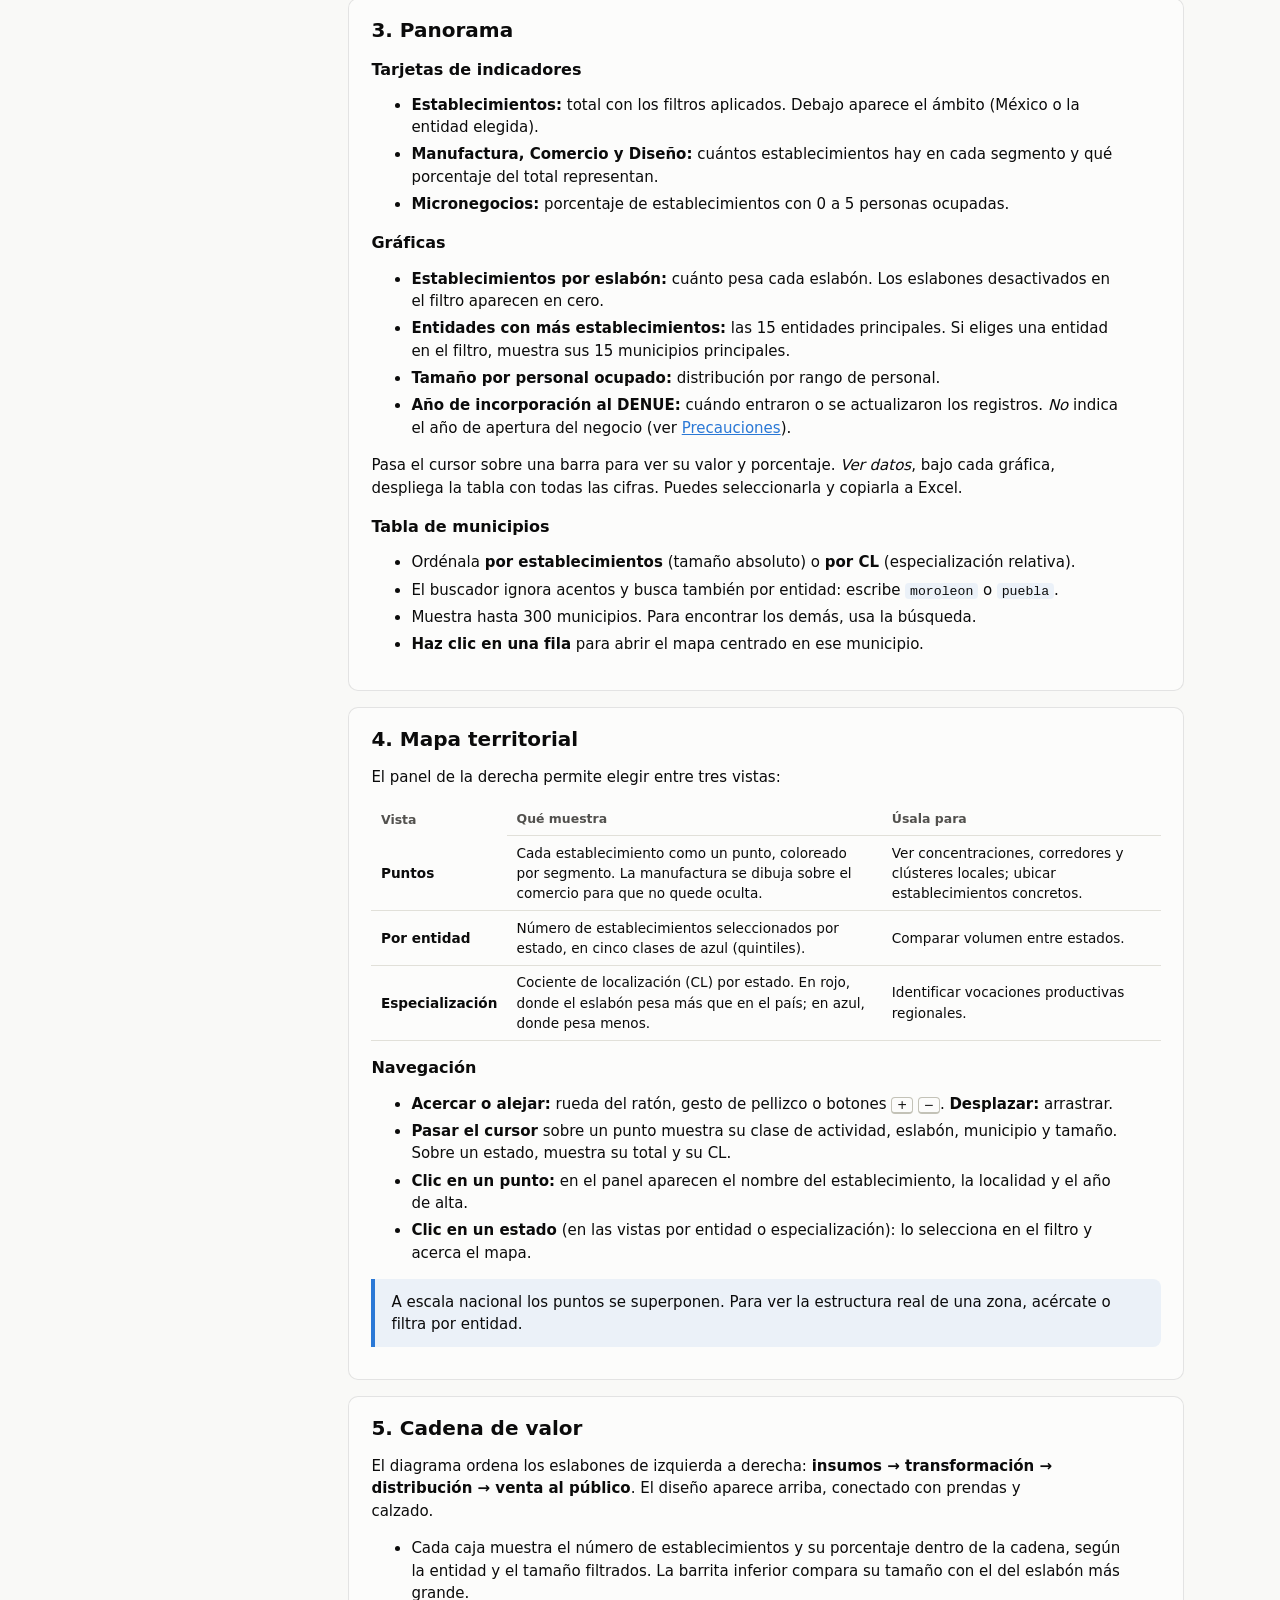
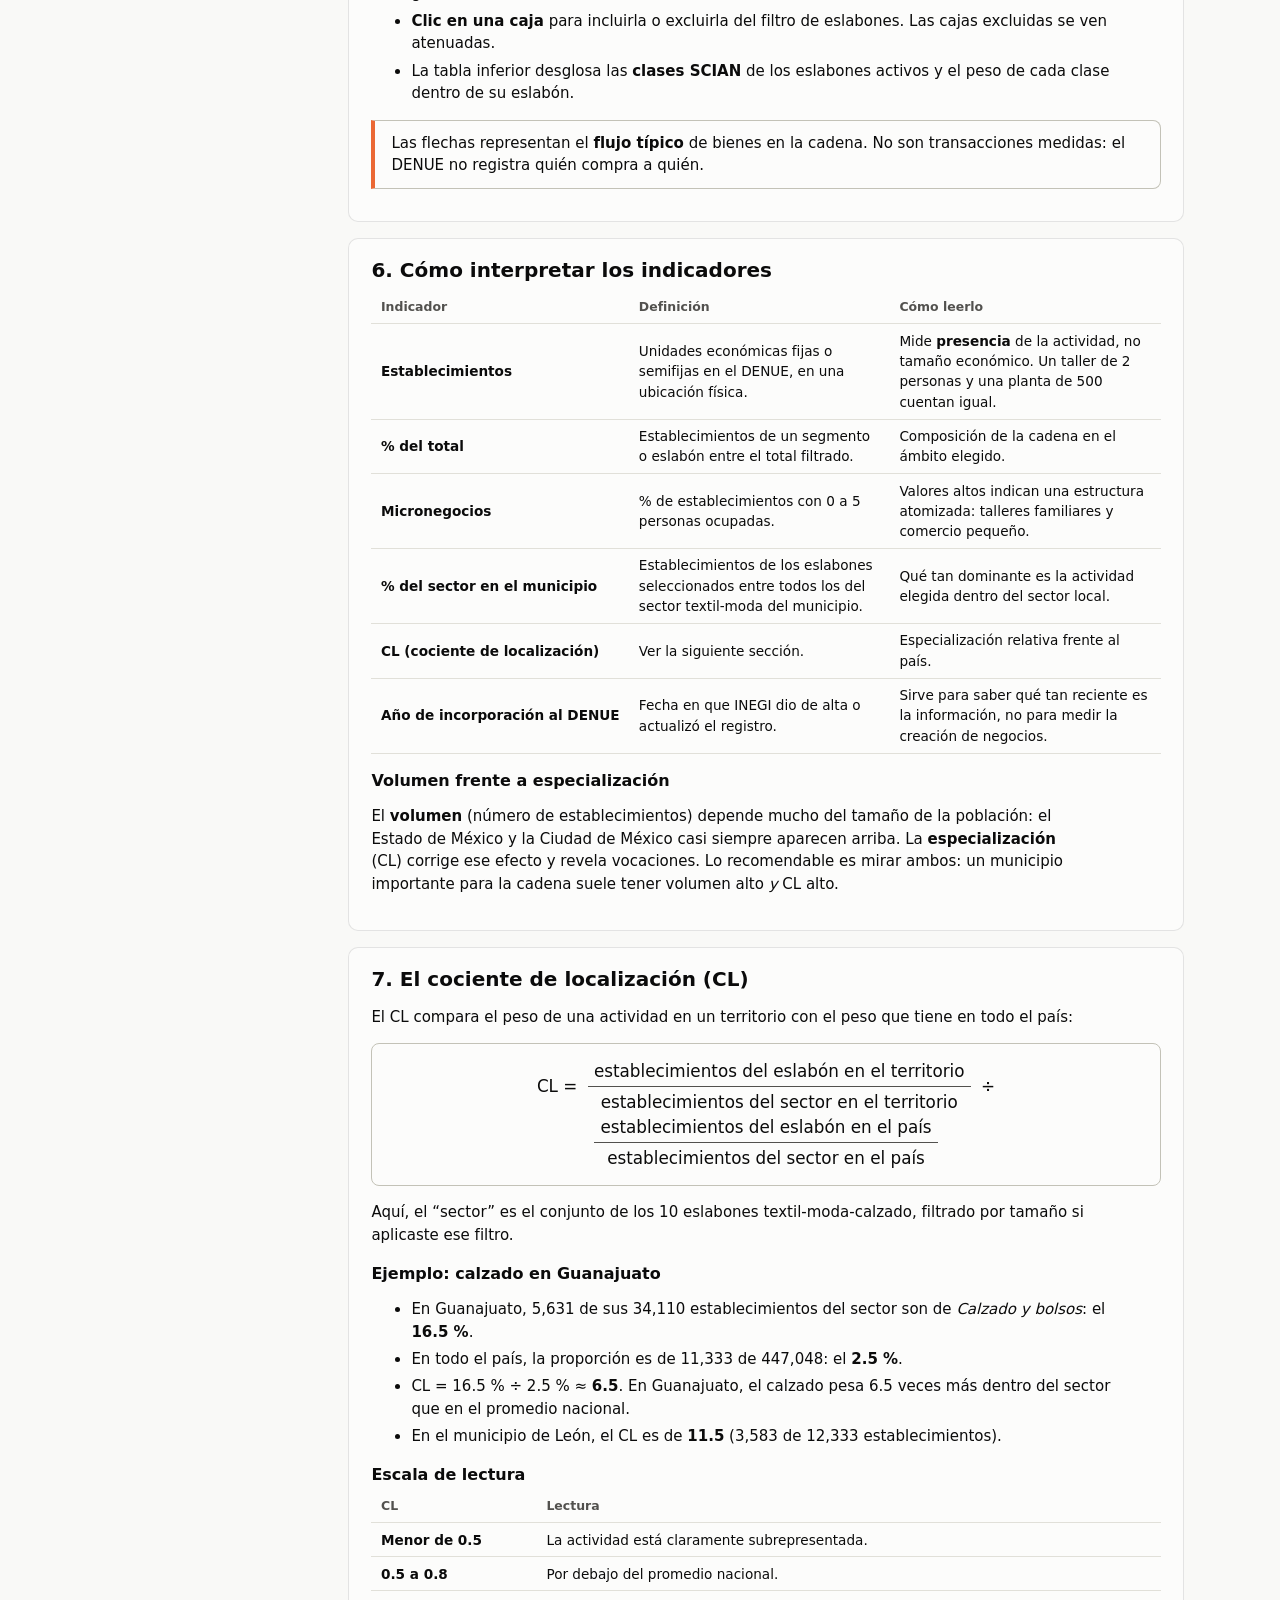
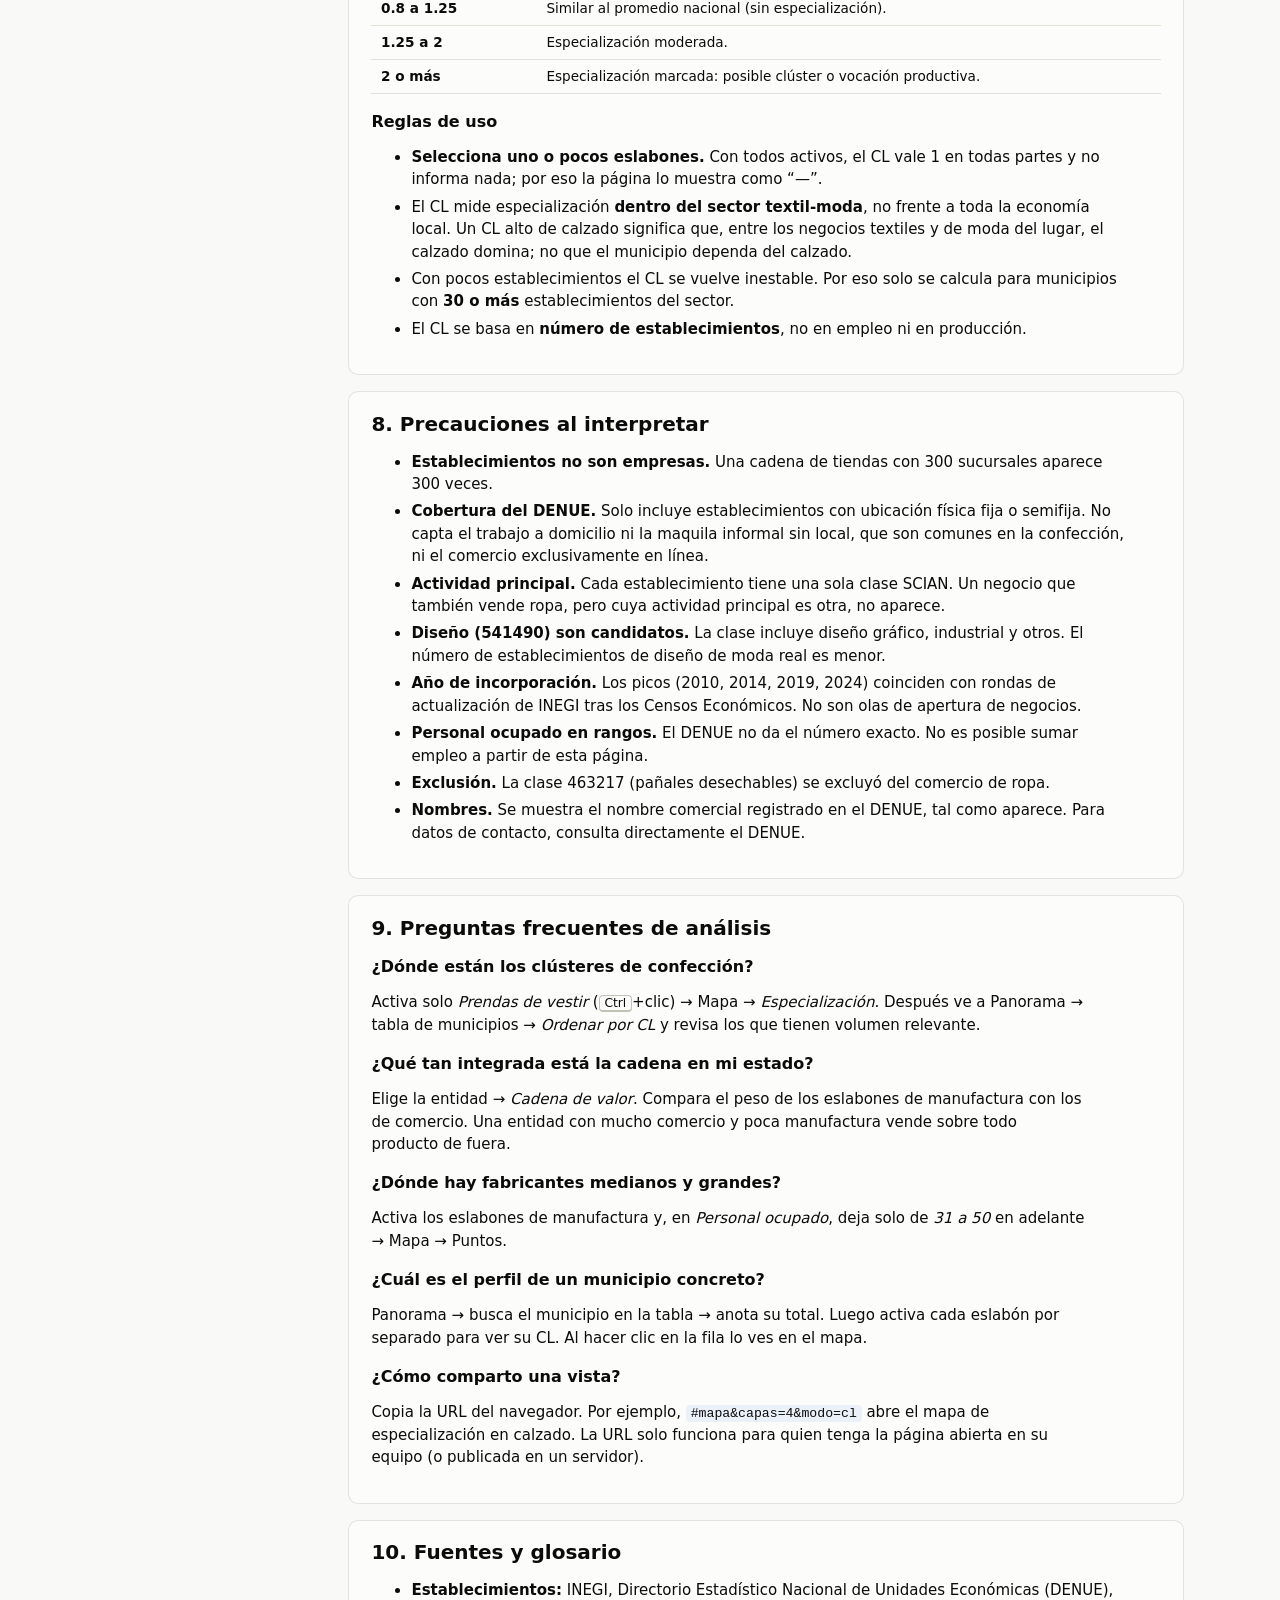
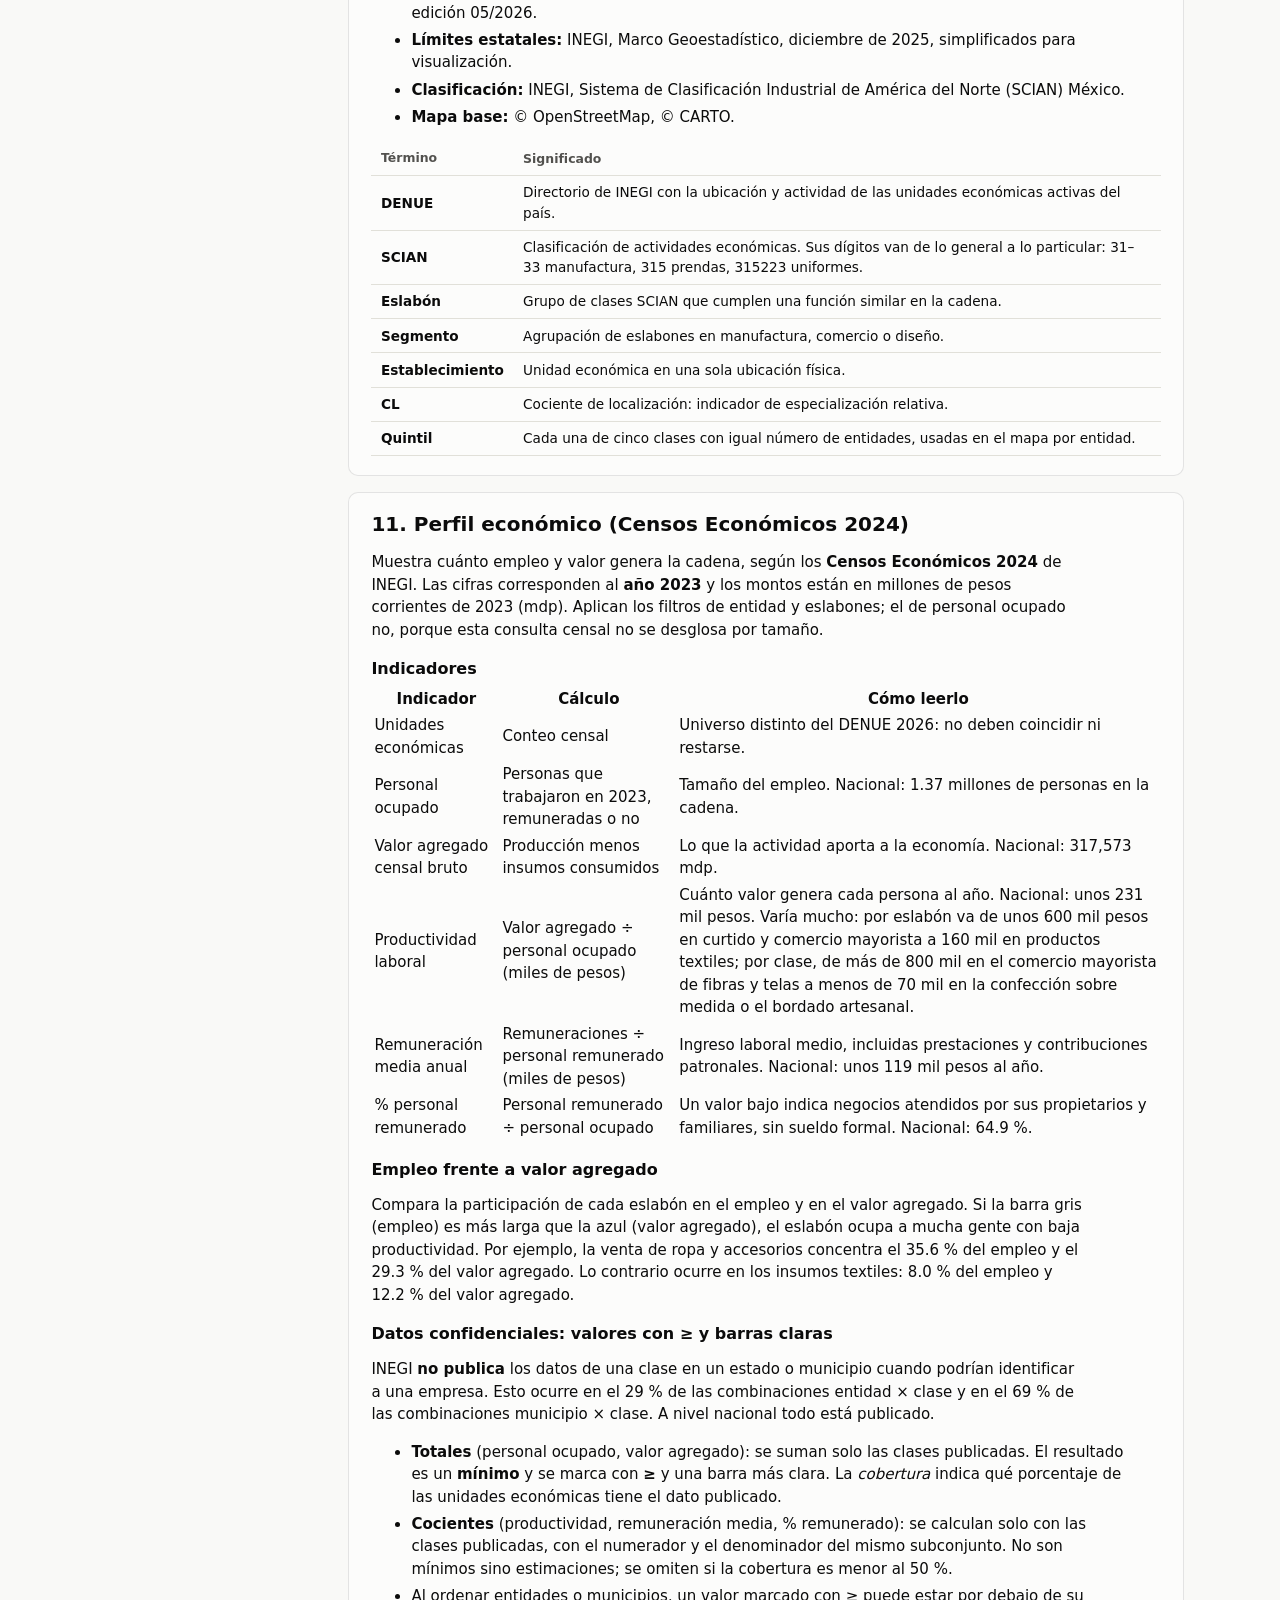
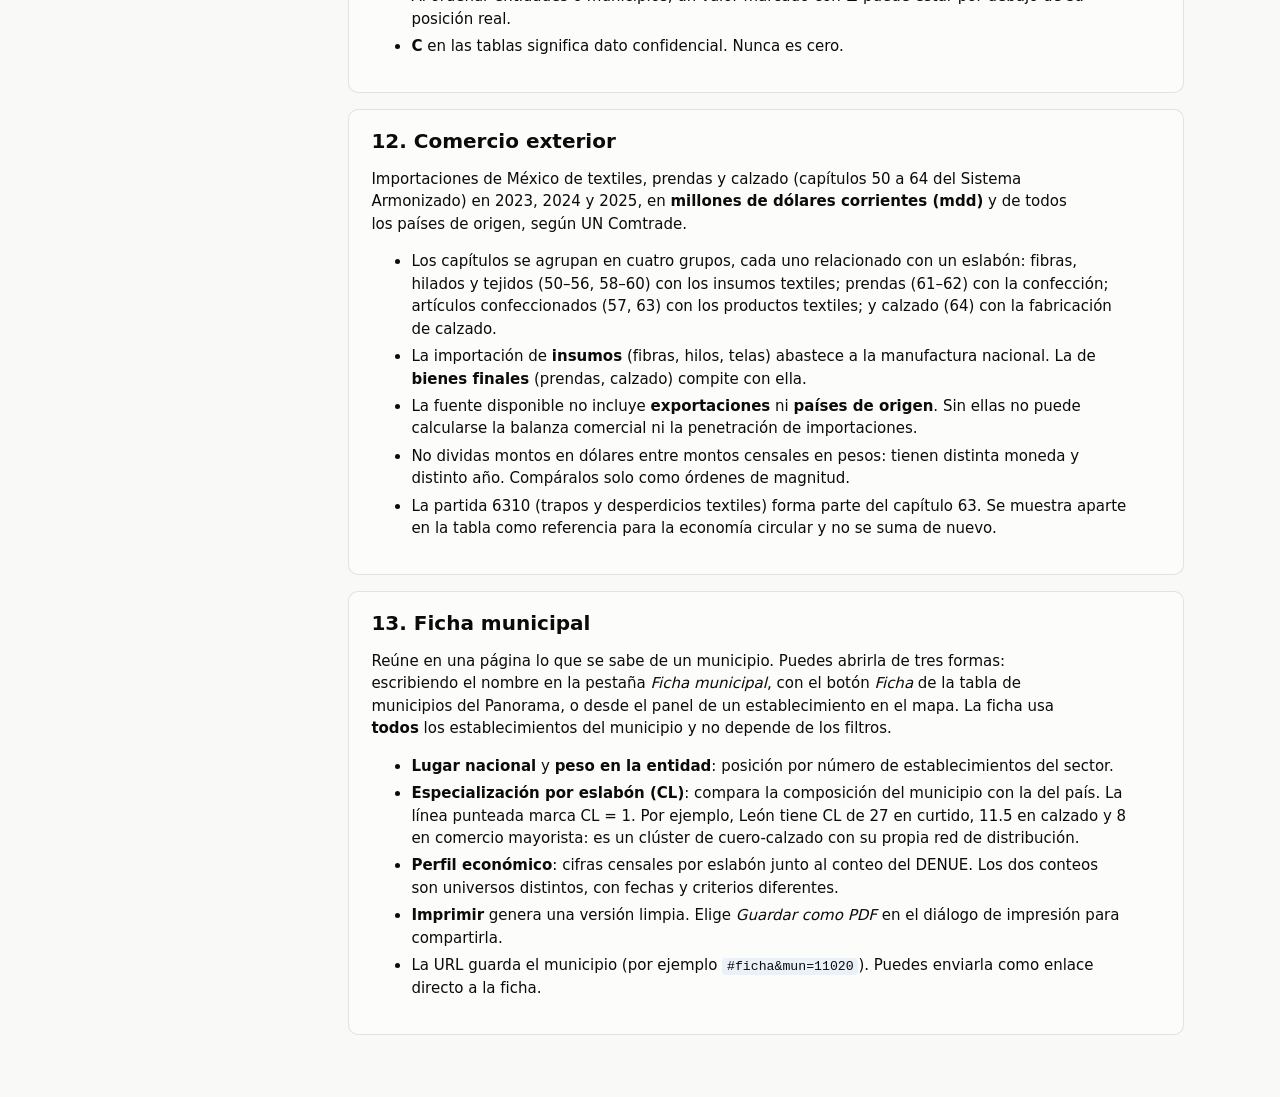
==== commit abc52017: "Fase 2: perfil económico (CE2024), comercio exterior y ficha municipal - descargar_ce2024.py: consul" ====
--- a/web/ayuda.html
+++ b/web/ayuda.html
@@ -62,6 +62,9 @@
       <li><a href="#s-precauciones">Precauciones</a></li>
       <li><a href="#s-recetas">Preguntas frecuentes de análisis</a></li>
       <li><a href="#s-fuentes">Fuentes y glosario</a></li>
+      <li><a href="#s-perfil">Perfil económico (Censos 2024)</a></li>
+      <li><a href="#s-comercio">Comercio exterior</a></li>
+      <li><a href="#s-ficha">Ficha municipal</a></li>
     </ol>
   </nav>
 
@@ -71,7 +74,7 @@
   <h2>1. Inicio rápido</h2>
   <p>El Observatorio muestra los <strong>447,048 establecimientos</strong> de la cadena textil, de la moda y el calzado registrados en el DENUE de INEGI (mayo de 2026). Los clasifica en <strong>10 eslabones</strong> que agrupan 54 clases de actividad SCIAN.</p>
   <ol>
-    <li><strong>Abrir la página.</strong> En Windows, doble clic en <code>iniciar_app.bat</code>; en Mac, en <code>iniciar_app.command</code>. Se abre <code>http://localhost:8765</code> en el navegador. Mientras uses la página, deja abierta la ventana negra (el servidor).</li>
+    <li><strong>Abrir la página.</strong> En línea: <a href="https://jehernandezavila.github.io/observatorio-textil-mx/">jehernandezavila.github.io/observatorio-textil-mx</a> (cualquier navegador, también en Mac o teléfono). Sin conexión, en Windows: doble clic en <code>iniciar_app.bat</code> y deja abierta la ventana negra (el servidor).</li>
     <li><strong>Elegir qué mirar</strong> con la barra de filtros: entidad, eslabones y tamaño.</li>
     <li><strong>Cambiar de apartado</strong> con las pestañas: <em>Panorama</em>, <em>Mapa territorial</em> y <em>Cadena de valor</em>. Los filtros se conservan al cambiar de pestaña.</li>
     <li><strong>Compartir lo que ves:</strong> copia la dirección del navegador. La URL guarda la pestaña, los filtros y el modo del mapa.</li>
@@ -277,6 +280,58 @@
   </table>
 </section>
 
+<section id="s-perfil">
+  <h2>11. Perfil económico (Censos Económicos 2024)</h2>
+  <p>Muestra cuánto empleo y valor genera la cadena, según los <strong>Censos Económicos 2024</strong> de INEGI. Las cifras corresponden al <strong>año 2023</strong> y los montos están en millones de pesos corrientes de 2023 (mdp). Aplican los filtros de entidad y eslabones; el de personal ocupado no, porque esta consulta censal no se desglosa por tamaño.</p>
+  <h3>Indicadores</h3>
+  <table>
+    <thead><tr><th>Indicador</th><th>Cálculo</th><th>Cómo leerlo</th></tr></thead>
+    <tbody>
+      <tr><td>Unidades económicas</td><td>Conteo censal</td><td>Universo distinto del DENUE 2026: no deben coincidir ni restarse.</td></tr>
+      <tr><td>Personal ocupado</td><td>Personas que trabajaron en 2023, remuneradas o no</td><td>Tamaño del empleo. Nacional: 1.37 millones de personas en la cadena.</td></tr>
+      <tr><td>Valor agregado censal bruto</td><td>Producción menos insumos consumidos</td><td>Lo que la actividad aporta a la economía. Nacional: 317,573 mdp.</td></tr>
+      <tr><td>Productividad laboral</td><td>Valor agregado ÷ personal ocupado (miles de pesos)</td><td>Cuánto valor genera cada persona al año. Nacional: unos 231 mil pesos. Varía mucho: por eslabón va de unos 600 mil pesos en curtido y comercio mayorista a 160 mil en productos textiles; por clase, de más de 800 mil en el comercio mayorista de fibras y telas a menos de 70 mil en la confección sobre medida o el bordado artesanal.</td></tr>
+      <tr><td>Remuneración media anual</td><td>Remuneraciones ÷ personal remunerado (miles de pesos)</td><td>Ingreso laboral medio, incluidas prestaciones y contribuciones patronales. Nacional: unos 119 mil pesos al año.</td></tr>
+      <tr><td>% personal remunerado</td><td>Personal remunerado ÷ personal ocupado</td><td>Un valor bajo indica negocios atendidos por sus propietarios y familiares, sin sueldo formal. Nacional: 64.9 %.</td></tr>
+    </tbody>
+  </table>
+  <h3>Empleo frente a valor agregado</h3>
+  <p>Compara la participación de cada eslabón en el empleo y en el valor agregado. Si la barra gris (empleo) es más larga que la azul (valor agregado), el eslabón ocupa a mucha gente con baja productividad. Por ejemplo, la venta de ropa y accesorios concentra el 35.6 % del empleo y el 29.3 % del valor agregado. Lo contrario ocurre en los insumos textiles: 8.0 % del empleo y 12.2 % del valor agregado.</p>
+  <h3>Datos confidenciales: valores con ≥ y barras claras</h3>
+  <p>INEGI <strong>no publica</strong> los datos de una clase en un estado o municipio cuando podrían identificar a una empresa. Esto ocurre en el 29 % de las combinaciones entidad × clase y en el 69 % de las combinaciones municipio × clase. A nivel nacional todo está publicado.</p>
+  <ul>
+    <li><strong>Totales</strong> (personal ocupado, valor agregado): se suman solo las clases publicadas. El resultado es un <strong>mínimo</strong> y se marca con <strong>≥</strong> y una barra más clara. La <em>cobertura</em> indica qué porcentaje de las unidades económicas tiene el dato publicado.</li>
+    <li><strong>Cocientes</strong> (productividad, remuneración media, % remunerado): se calculan solo con las clases publicadas, con el numerador y el denominador del mismo subconjunto. No son mínimos sino estimaciones; se omiten si la cobertura es menor al 50 %.</li>
+    <li>Al ordenar entidades o municipios, un valor marcado con ≥ puede estar por debajo de su posición real.</li>
+    <li><strong>C</strong> en las tablas significa dato confidencial. Nunca es cero.</li>
+  </ul>
+</section>
+
+<section id="s-comercio">
+  <h2>12. Comercio exterior</h2>
+  <p>Importaciones de México de textiles, prendas y calzado (capítulos 50 a 64 del Sistema Armonizado) en 2023, 2024 y 2025, en <strong>millones de dólares corrientes (mdd)</strong> y de todos los países de origen, según UN Comtrade.</p>
+  <ul>
+    <li>Los capítulos se agrupan en cuatro grupos, cada uno relacionado con un eslabón: fibras, hilados y tejidos (50–56, 58–60) con los insumos textiles; prendas (61–62) con la confección; artículos confeccionados (57, 63) con los productos textiles; y calzado (64) con la fabricación de calzado.</li>
+    <li>La importación de <strong>insumos</strong> (fibras, hilos, telas) abastece a la manufactura nacional. La de <strong>bienes finales</strong> (prendas, calzado) compite con ella.</li>
+    <li>La fuente disponible no incluye <strong>exportaciones</strong> ni <strong>países de origen</strong>. Sin ellas no puede calcularse la balanza comercial ni la penetración de importaciones.</li>
+    <li>No dividas montos en dólares entre montos censales en pesos: tienen distinta moneda y distinto año. Compáralos solo como órdenes de magnitud.</li>
+    <li>La partida 6310 (trapos y desperdicios textiles) forma parte del capítulo 63. Se muestra aparte en la tabla como referencia para la economía circular y no se suma de nuevo.</li>
+  </ul>
+</section>
+
+<section id="s-ficha">
+  <h2>13. Ficha municipal</h2>
+  <p>Reúne en una página lo que se sabe de un municipio. Puedes abrirla de tres formas: escribiendo el nombre en la pestaña <em>Ficha municipal</em>, con el botón <em>Ficha</em> de la tabla de municipios del Panorama, o desde el panel de un establecimiento en el mapa. La ficha usa <strong>todos</strong> los establecimientos del municipio y no depende de los filtros.</p>
+  <ul>
+    <li><strong>Lugar nacional</strong> y <strong>peso en la entidad</strong>: posición por número de establecimientos del sector.</li>
+    <li><strong>Especialización por eslabón (CL)</strong>: compara la composición del municipio con la del país. La línea punteada marca CL = 1. Por ejemplo, León tiene CL de 27 en curtido, 11.5 en calzado y 8 en comercio mayorista: es un clúster de cuero-calzado con su propia red de distribución.</li>
+    <li><strong>Perfil económico</strong>: cifras censales por eslabón junto al conteo del DENUE. Los dos conteos son universos distintos, con fechas y criterios diferentes.</li>
+    <li><strong>Imprimir</strong> genera una versión limpia. Elige <em>Guardar como PDF</em> en el diálogo de impresión para compartirla.</li>
+    <li>La URL guarda el municipio (por ejemplo <code>#ficha&amp;mun=11020</code>). Puedes enviarla como enlace directo a la ficha.</li>
+  </ul>
+</section>
+
+
   </div>
 </div>
 </body>
--- a/web/styles.css
+++ b/web/styles.css
@@ -213,3 +213,36 @@
   .mapa-cont { height: 62vh; }
   .filtros { position: static; }
 }
+
+/* ---------- Fase 2 ---------- */
+.filtros[hidden], .tab[hidden] { display: none !important; }
+.sr { position: absolute; width: 1px; height: 1px; overflow: hidden; clip: rect(0 0 0 0); white-space: nowrap; }
+.filtro.inactivo { opacity: .4; pointer-events: none; }
+.aviso { background: var(--lavado); border: 1px solid var(--borde); border-radius: 10px; padding: .6rem .9rem; margin-bottom: 1rem; font-size: .88rem; color: var(--tinta-2); }
+.aviso p { margin: 0; max-width: 130ch; }
+.selector-ind { display: flex; flex-wrap: wrap; align-items: center; gap: .5rem 1rem; margin: 0 0 1rem; }
+.selector-ind .segmentado { flex: 0 1 760px; }
+.segmentado-chico { flex: none; }
+.segmentado-chico button { padding: .3rem .7rem; }
+.grafica .marca.parcial { opacity: .45; }
+.grafica .ref { stroke: var(--tinta-2); stroke-width: 1.5; stroke-dasharray: 4 3; }
+.grafica .valor.chico { font-size: 11px; }
+.lectura p { margin: .4rem 0; max-width: 110ch; }
+.ficha-barra { display: flex; flex-wrap: wrap; align-items: center; gap: .5rem .8rem; margin-bottom: 1rem; }
+.ficha-barra input { flex: 0 1 380px; min-width: 220px; }
+.ficha-barra .boton-sec:disabled { opacity: .45; cursor: default; }
+.ficha-cab { margin: .2rem 0 1rem; }
+.ceja-ficha { margin: 0; font-size: .75rem; font-weight: 700; letter-spacing: .08em; text-transform: uppercase; color: var(--tinta-2); }
+.ficha-tit { font-size: clamp(1.4rem, 3vw, 2rem); letter-spacing: -.02em; margin-top: .2rem; }
+.ficha-pie { margin-top: 1rem; }
+.sugerencias { display: flex; flex-wrap: wrap; gap: .4rem; }
+.sugerencias .chip { font-size: .85rem; padding: .3rem .75rem; }
+
+@media print {
+  .cabecera .pestanas, .filtros, .ficha-barra, .pie, .tooltip, details summary { display: none !important; }
+  .cabecera { background: none; color: #000; }
+  .cabecera .subt, .cabecera .ceja { color: #333; }
+  body { background: #fff; }
+  .tarjeta, .kpi { break-inside: avoid; border-color: #ccc; }
+  .tabla-cont { max-height: none; overflow: visible; }
+}
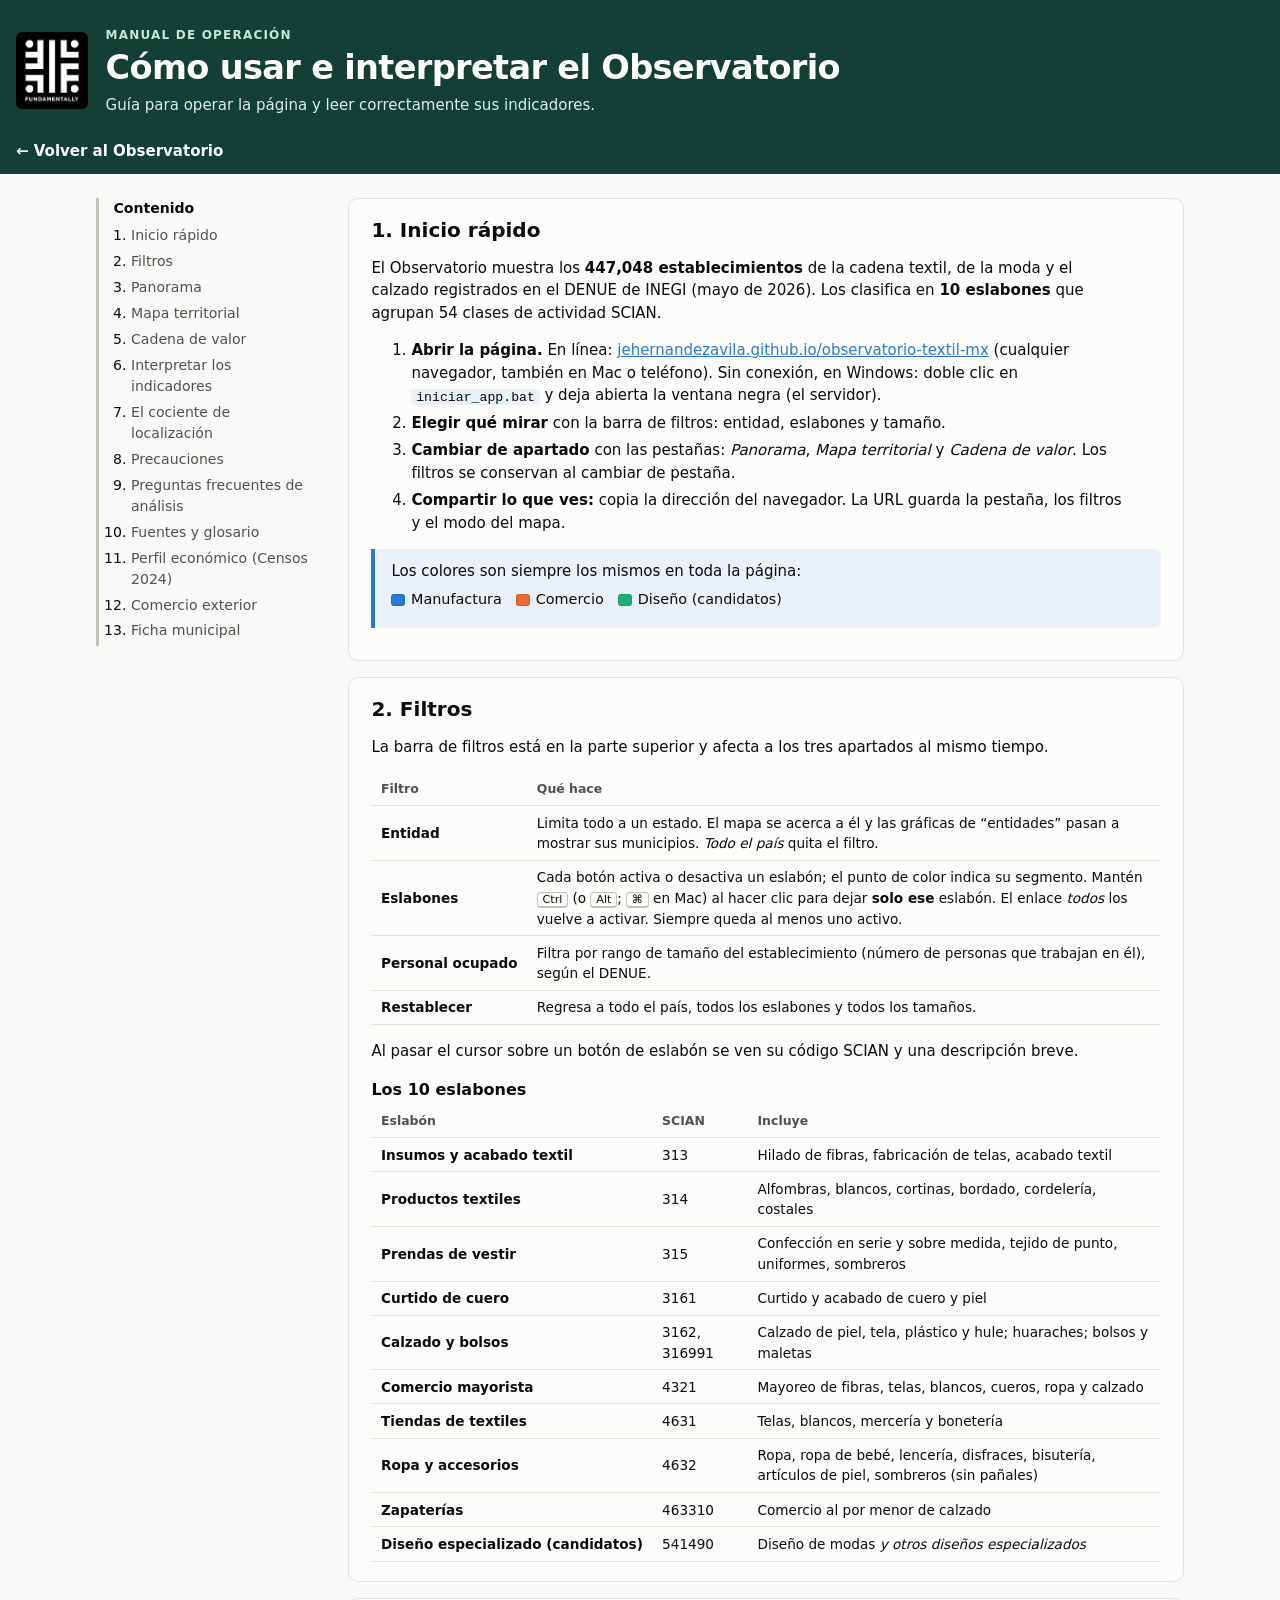
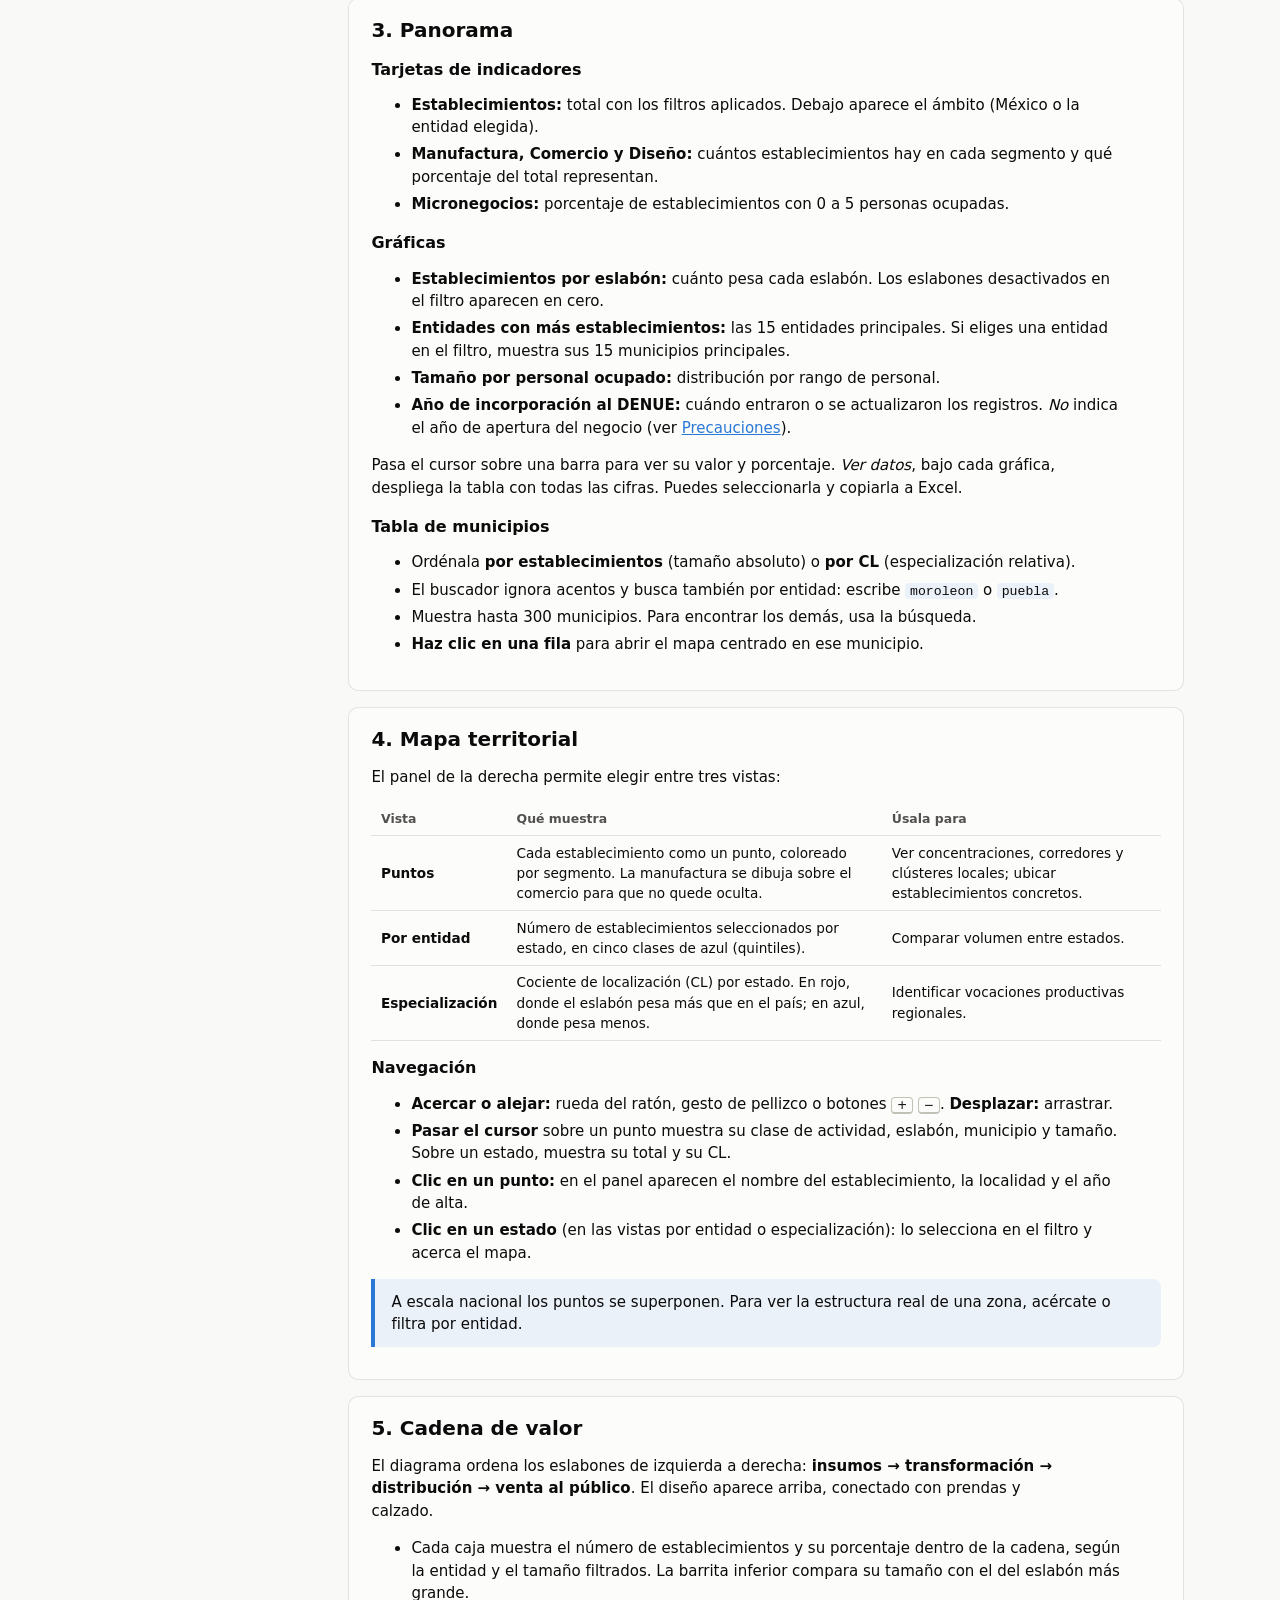
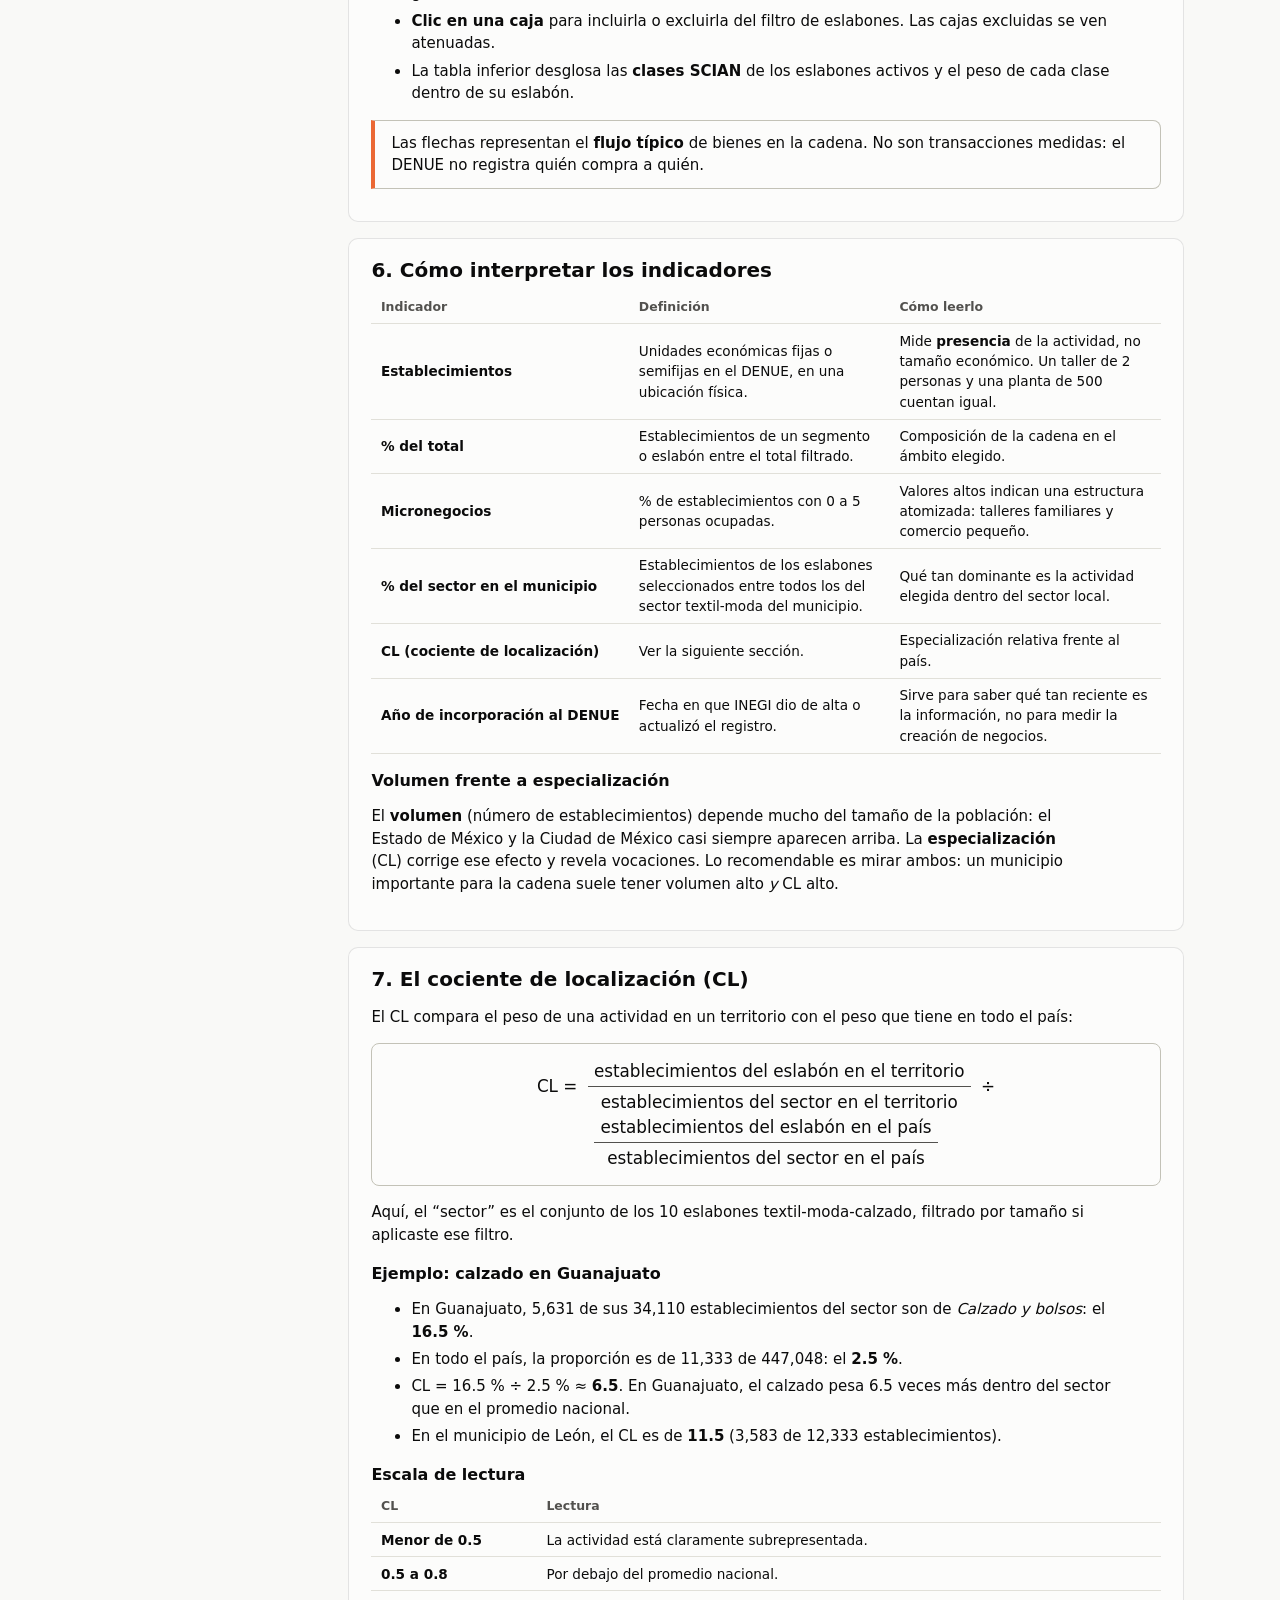
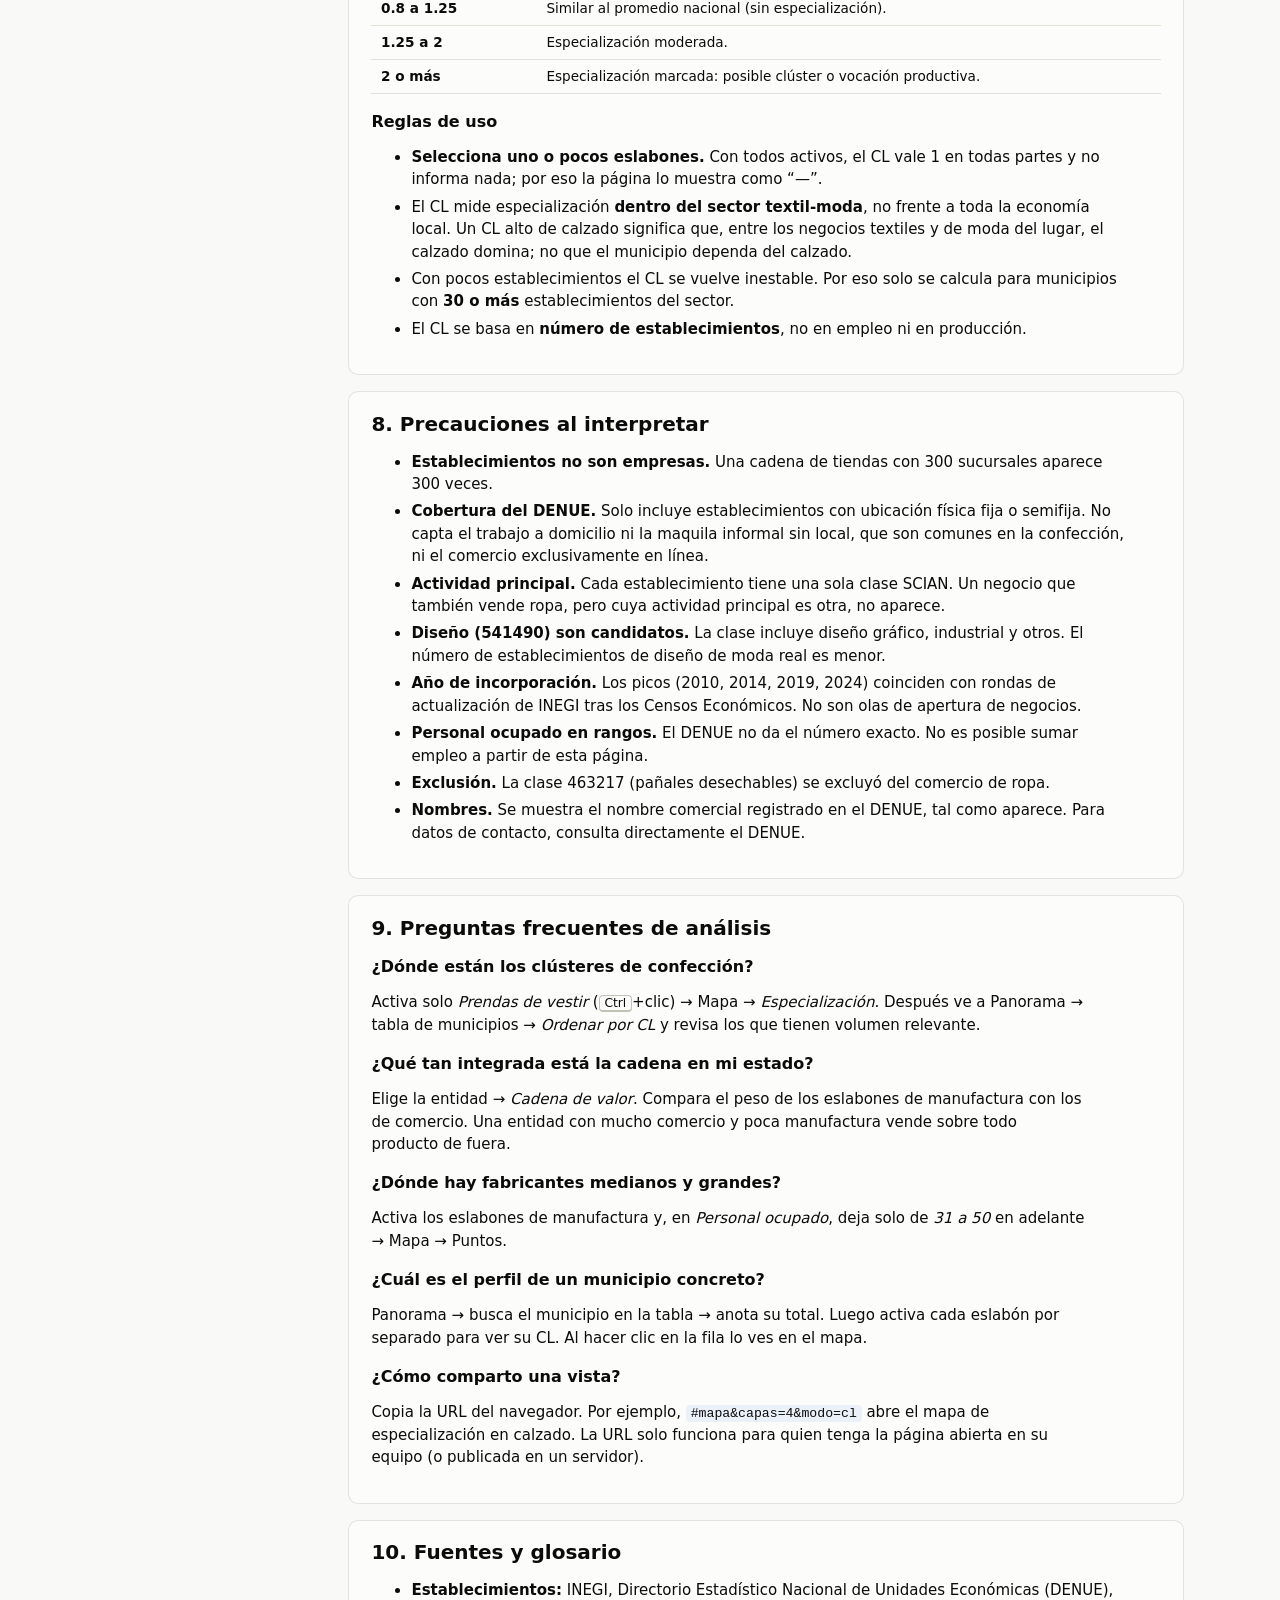
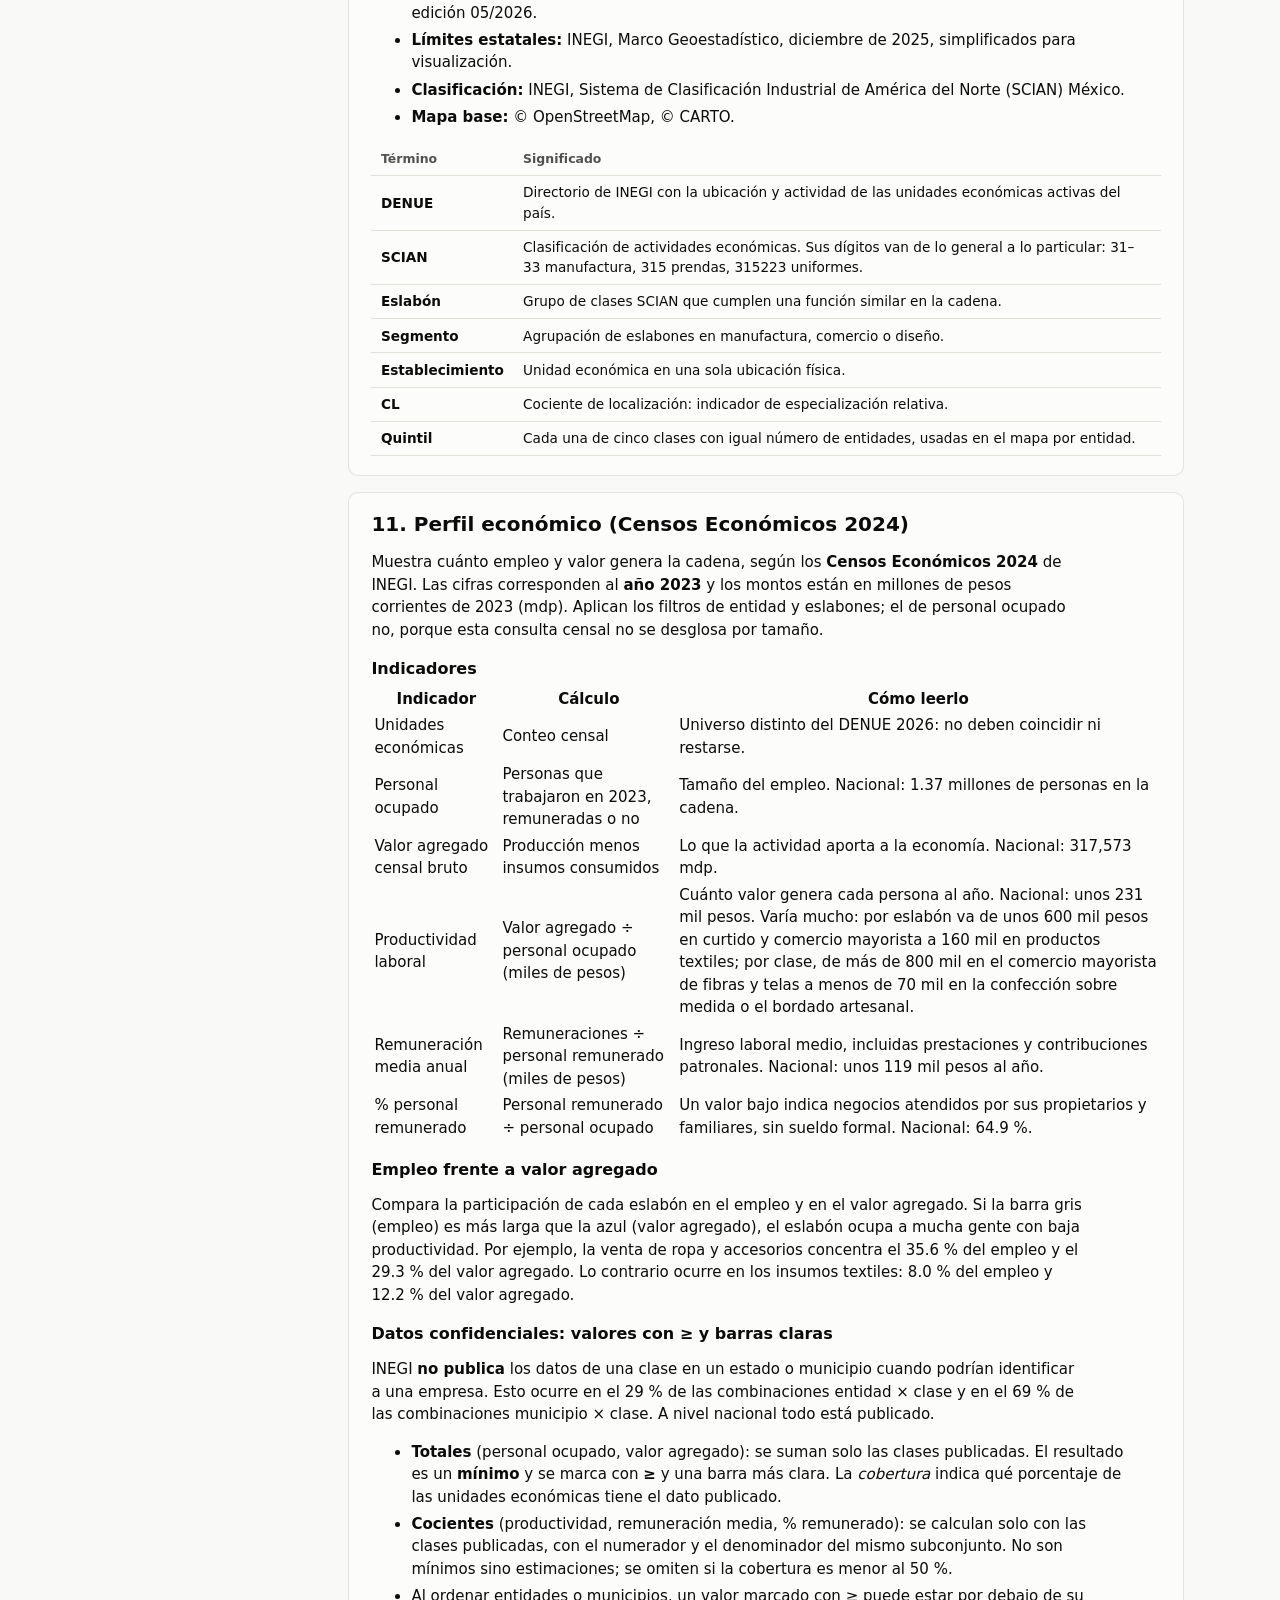
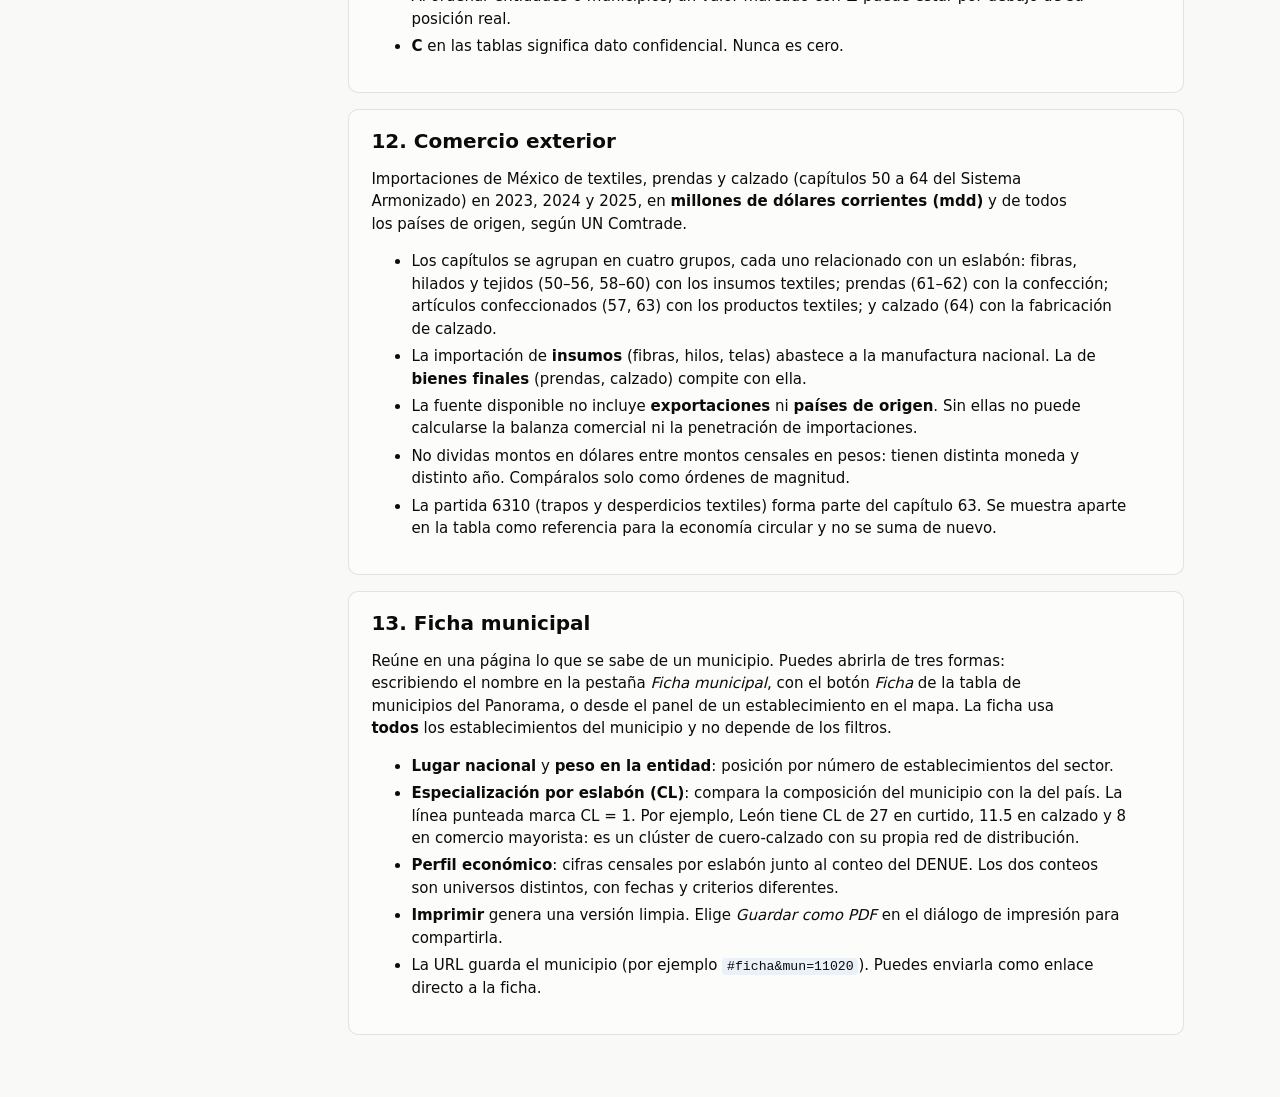
==== commit 41cbc55d: "Logo de Fundamentally en la cabecera Co-Authored-By: Claude Opus 5.5 <noreply@anthropic.com>" ====
--- a/web/ayuda.html
+++ b/web/ayuda.html
@@ -7,6 +7,7 @@
 <meta name="description" content="Manual de operación del Observatorio Textil, Moda y Calzado MX e interpretación de sus indicadores.">
 <link rel="stylesheet" href="styles.css">
 <style>
+  @media (max-width: 760px) { .ayuda .tabla { display: block; overflow-x: auto; } .ayuda { overflow-wrap: anywhere; } }
   .ayuda { max-width: 1120px; margin: 0 auto; padding: 1.5rem 16px 3rem; display: grid; grid-template-columns: 220px minmax(0, 1fr); gap: 2rem; align-items: start; }
   .indice { position: sticky; top: 1rem; font-size: .88rem; border-left: 3px solid var(--eje); padding-left: .9rem; }
   .indice p { margin: 0 0 .4rem; font-weight: 650; }
@@ -41,9 +42,12 @@
 <body>
 <header class="cabecera">
   <div class="cabecera-int">
+    <span class="logo"><img src="img/fundamentally.png" alt="Fundamentally" width="601" height="645"></span>
+    <div class="cabecera-txt">
     <p class="ceja">Manual de operación</p>
     <h1>Cómo usar e interpretar el Observatorio</h1>
     <p class="subt">Guía para operar la página y leer correctamente sus indicadores.</p>
+    </div>
   </div>
   <nav class="pestanas"><a class="volver" href="index.html">← Volver al Observatorio</a></nav>
 </header>
--- a/web/styles.css
+++ b/web/styles.css
@@ -71,7 +71,11 @@
 
 /* Cabecera */
 .cabecera { background: var(--cab-fondo); color: var(--cab-tinta); }
-.cabecera-int { max-width: 1320px; margin: 0 auto; padding: 1.6rem 16px .8rem; }
+.cabecera-int { max-width: 1320px; margin: 0 auto; padding: 1.6rem 16px .8rem; display: flex; gap: 1.1rem; align-items: center; }
+.cabecera-txt { min-width: 0; }
+.logo { flex: none; display: block; line-height: 0; }
+.logo img { width: 72px; height: auto; border-radius: 6px; }
+@media (max-width: 560px) { .logo img { width: 52px; } .cabecera-int { gap: .8rem; } }
 .ceja { margin: 0; color: var(--cab-tenue); font-size: .75rem; font-weight: 700; letter-spacing: .1em; text-transform: uppercase; }
 .cabecera h1 { font-size: clamp(1.4rem, 3.4vw, 2.1rem); margin: .3rem 0; letter-spacing: -.02em; }
 .subt { margin: 0; color: #dfeee8; max-width: 60ch; }
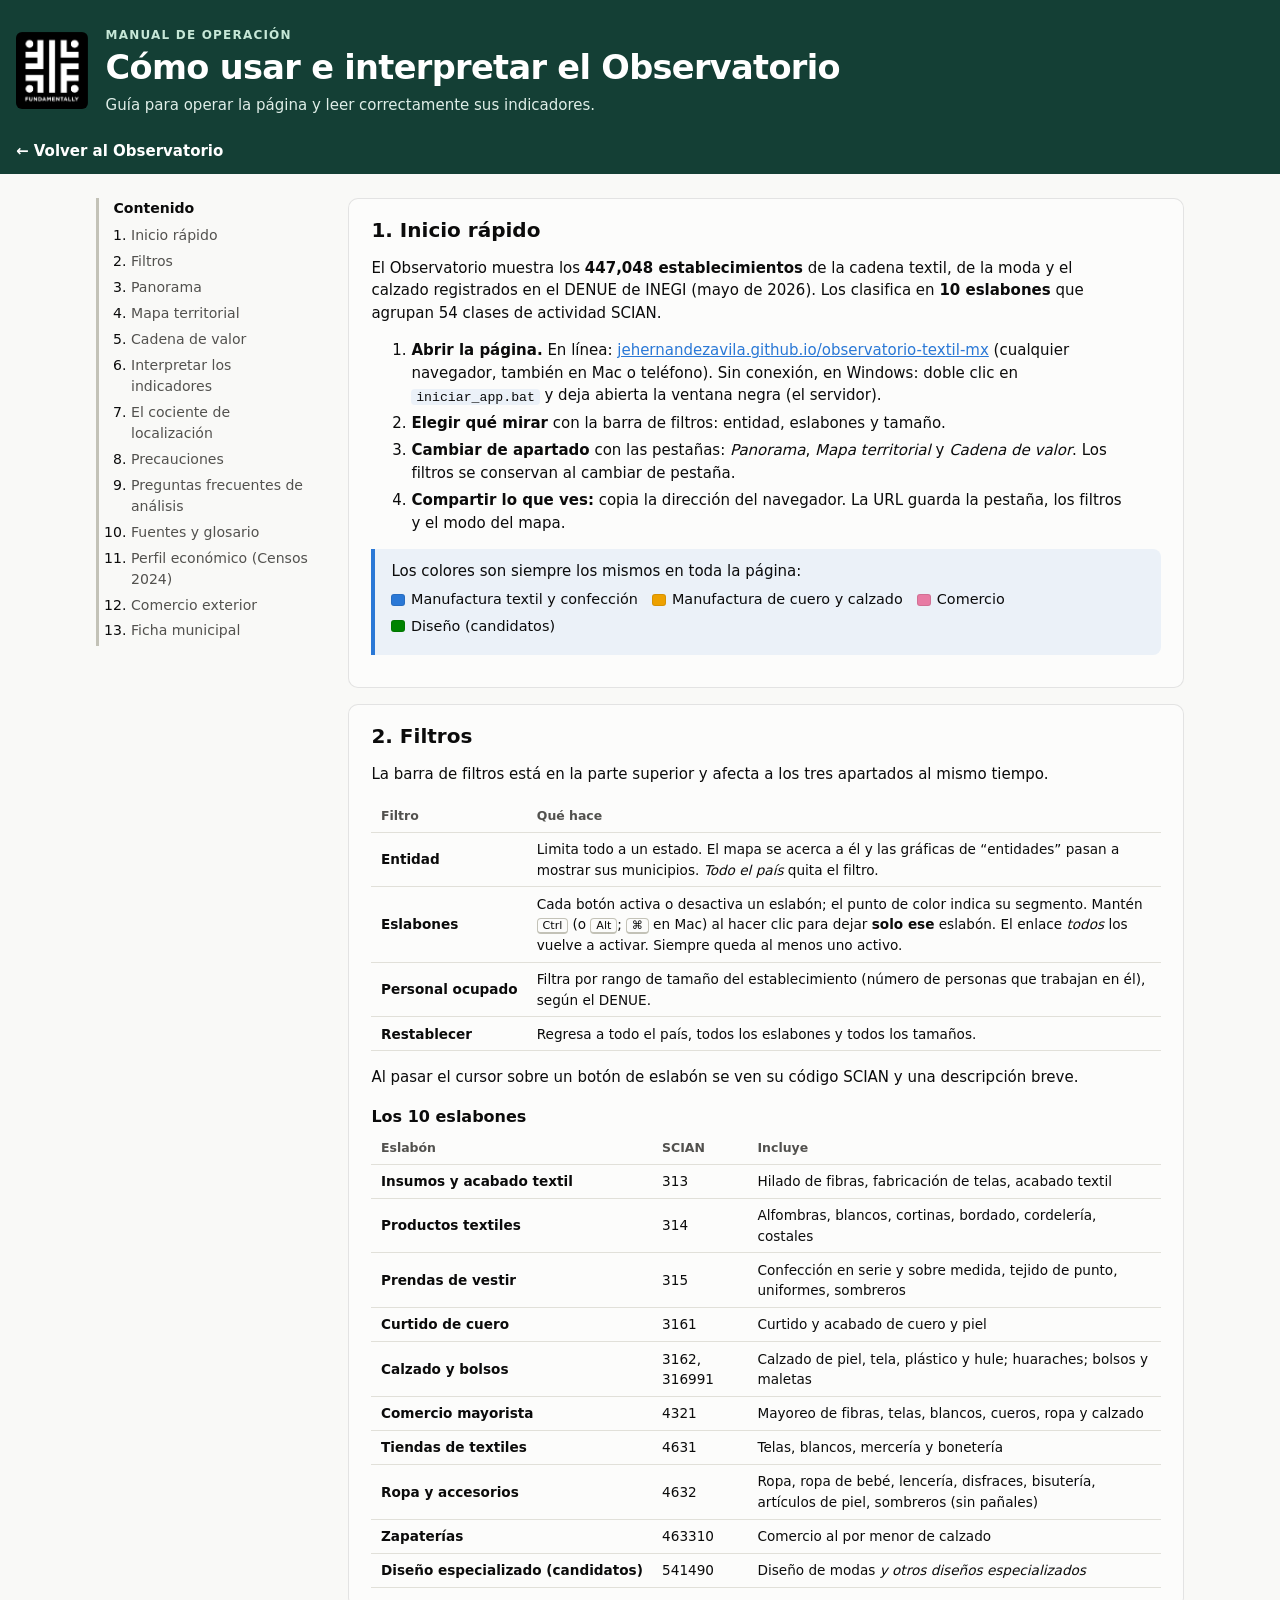
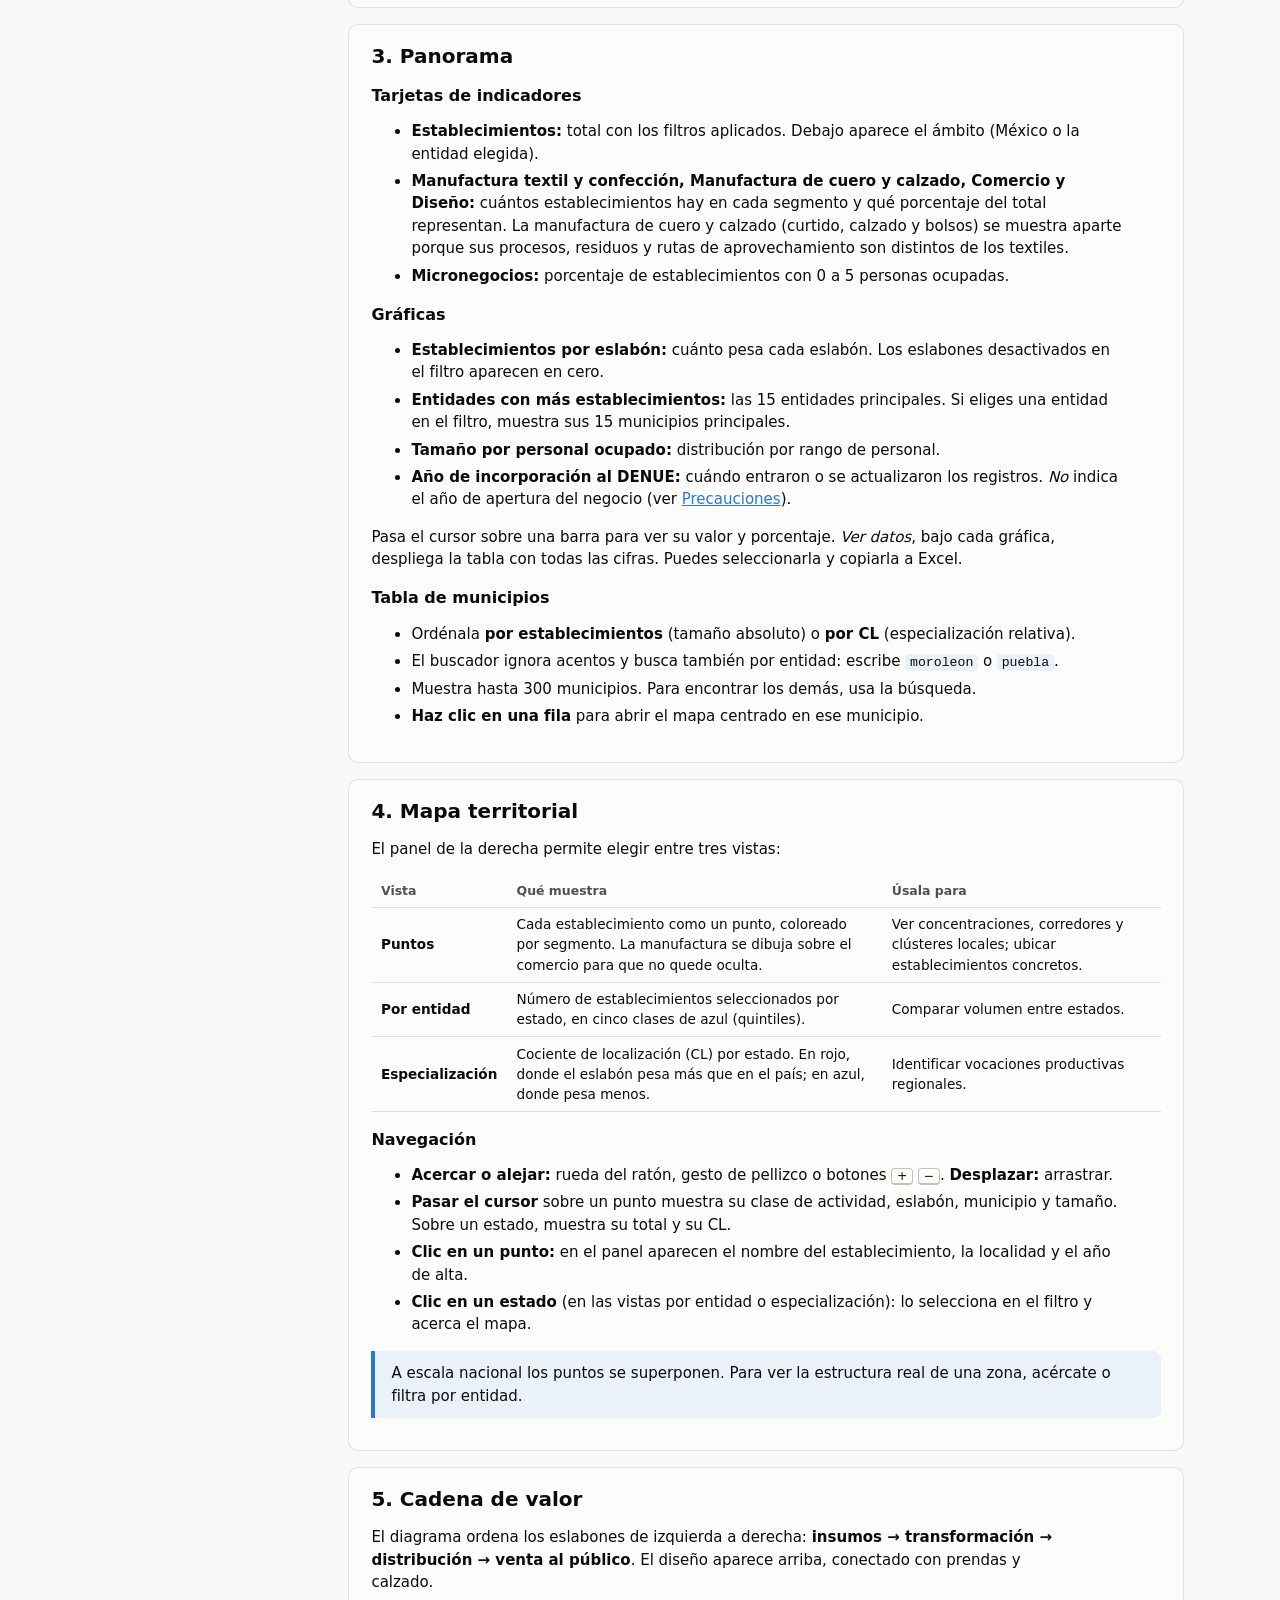
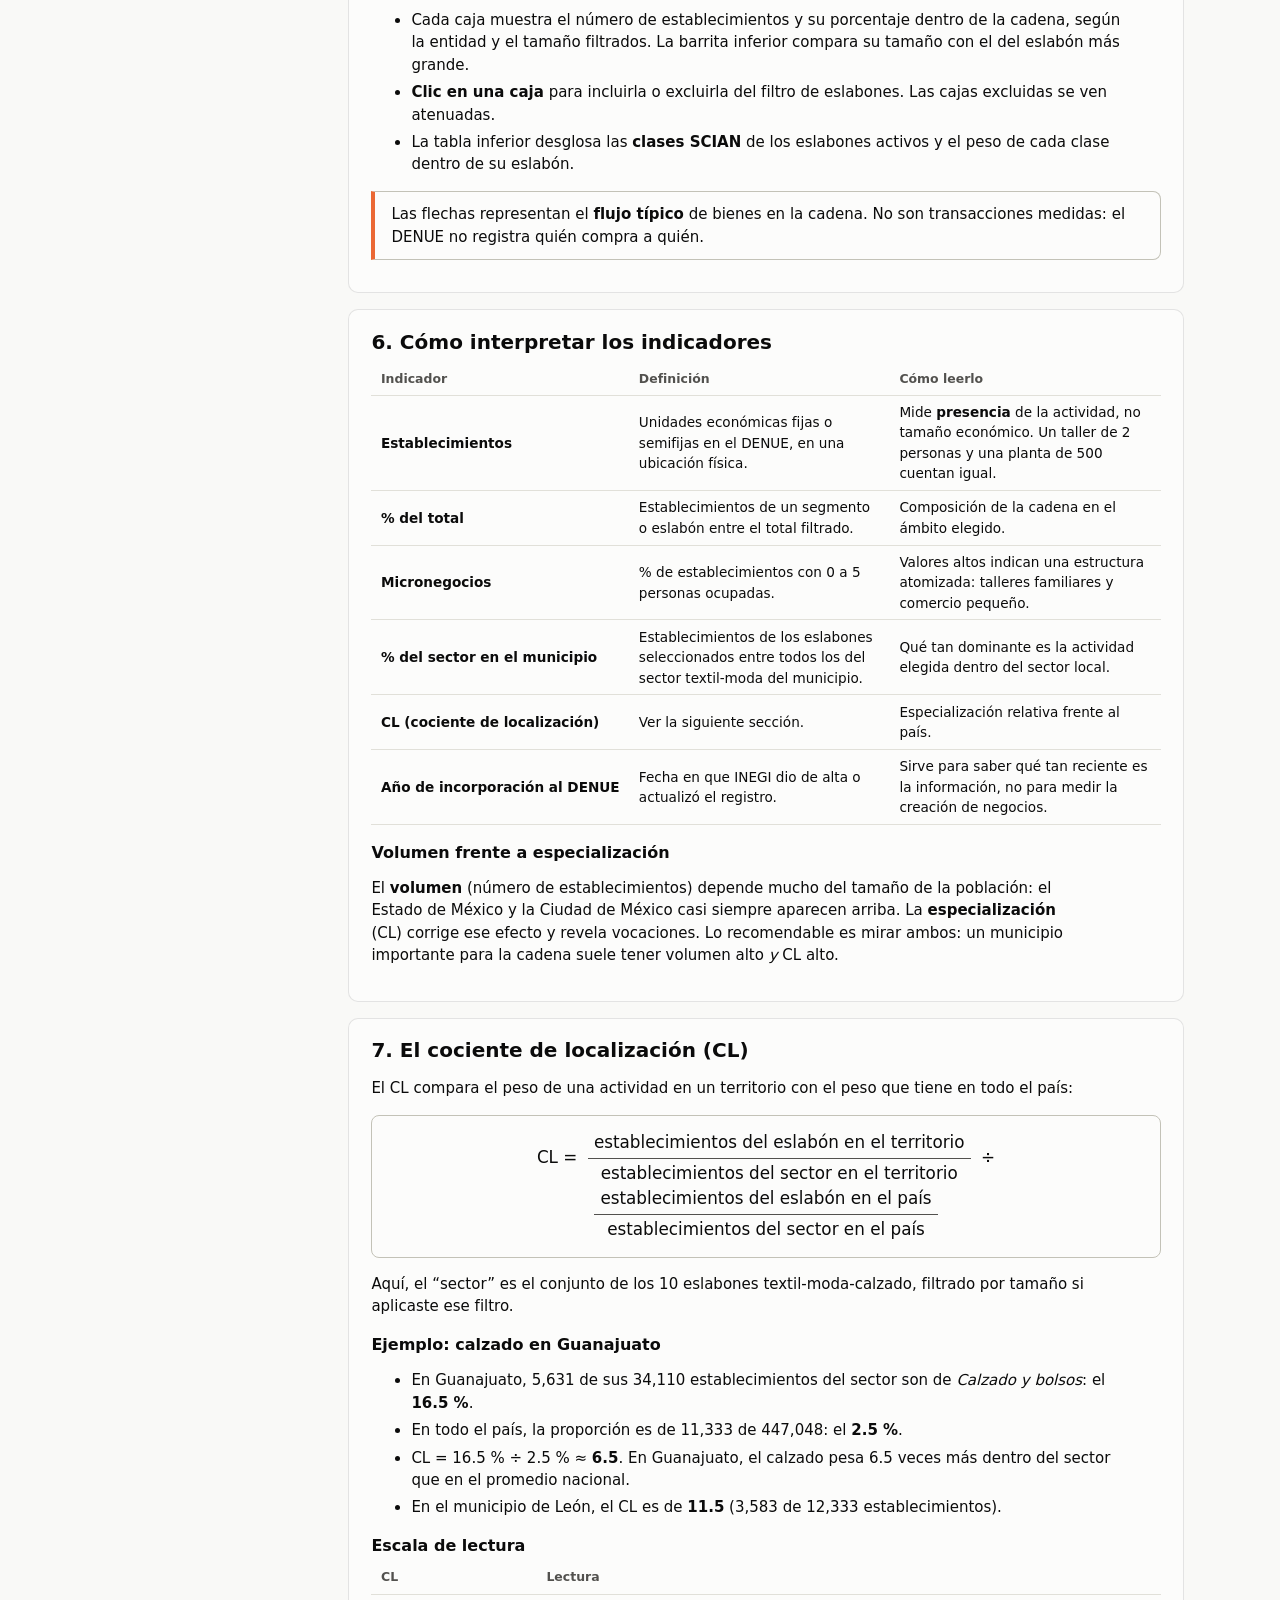
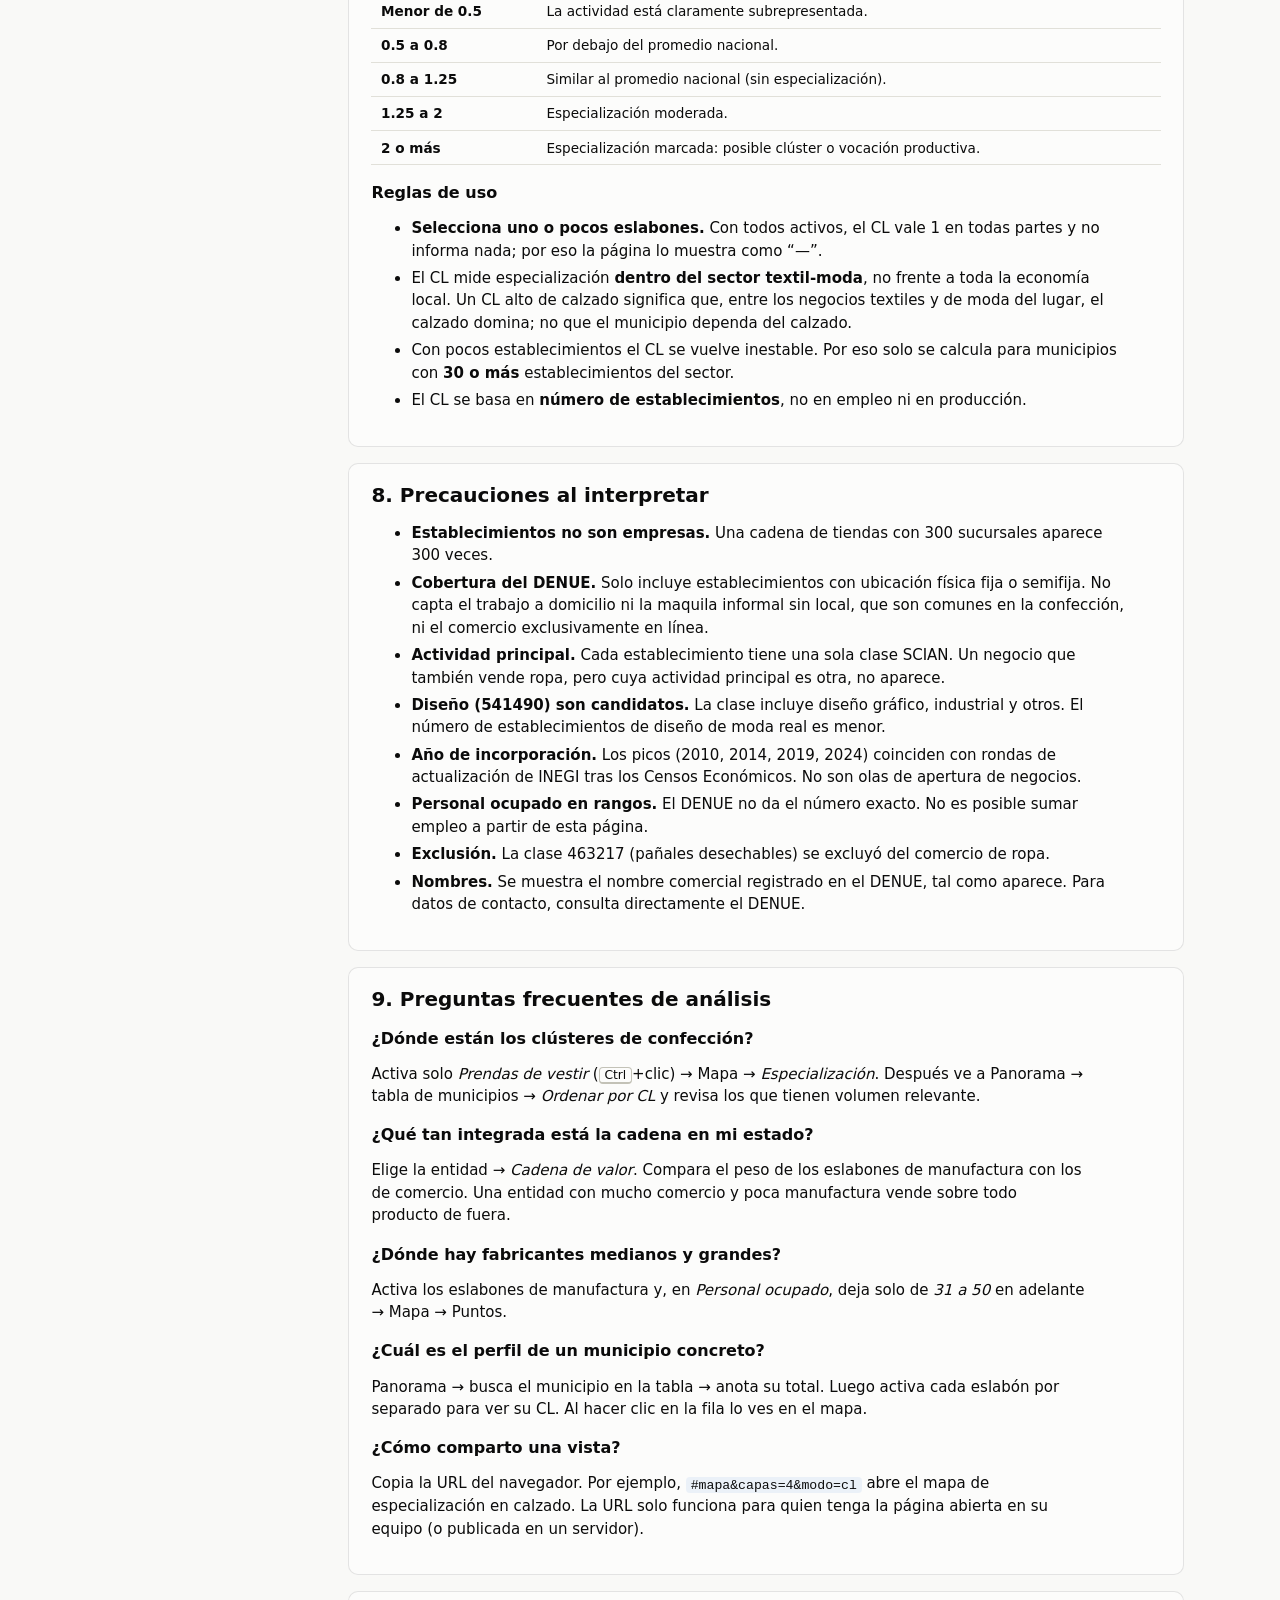
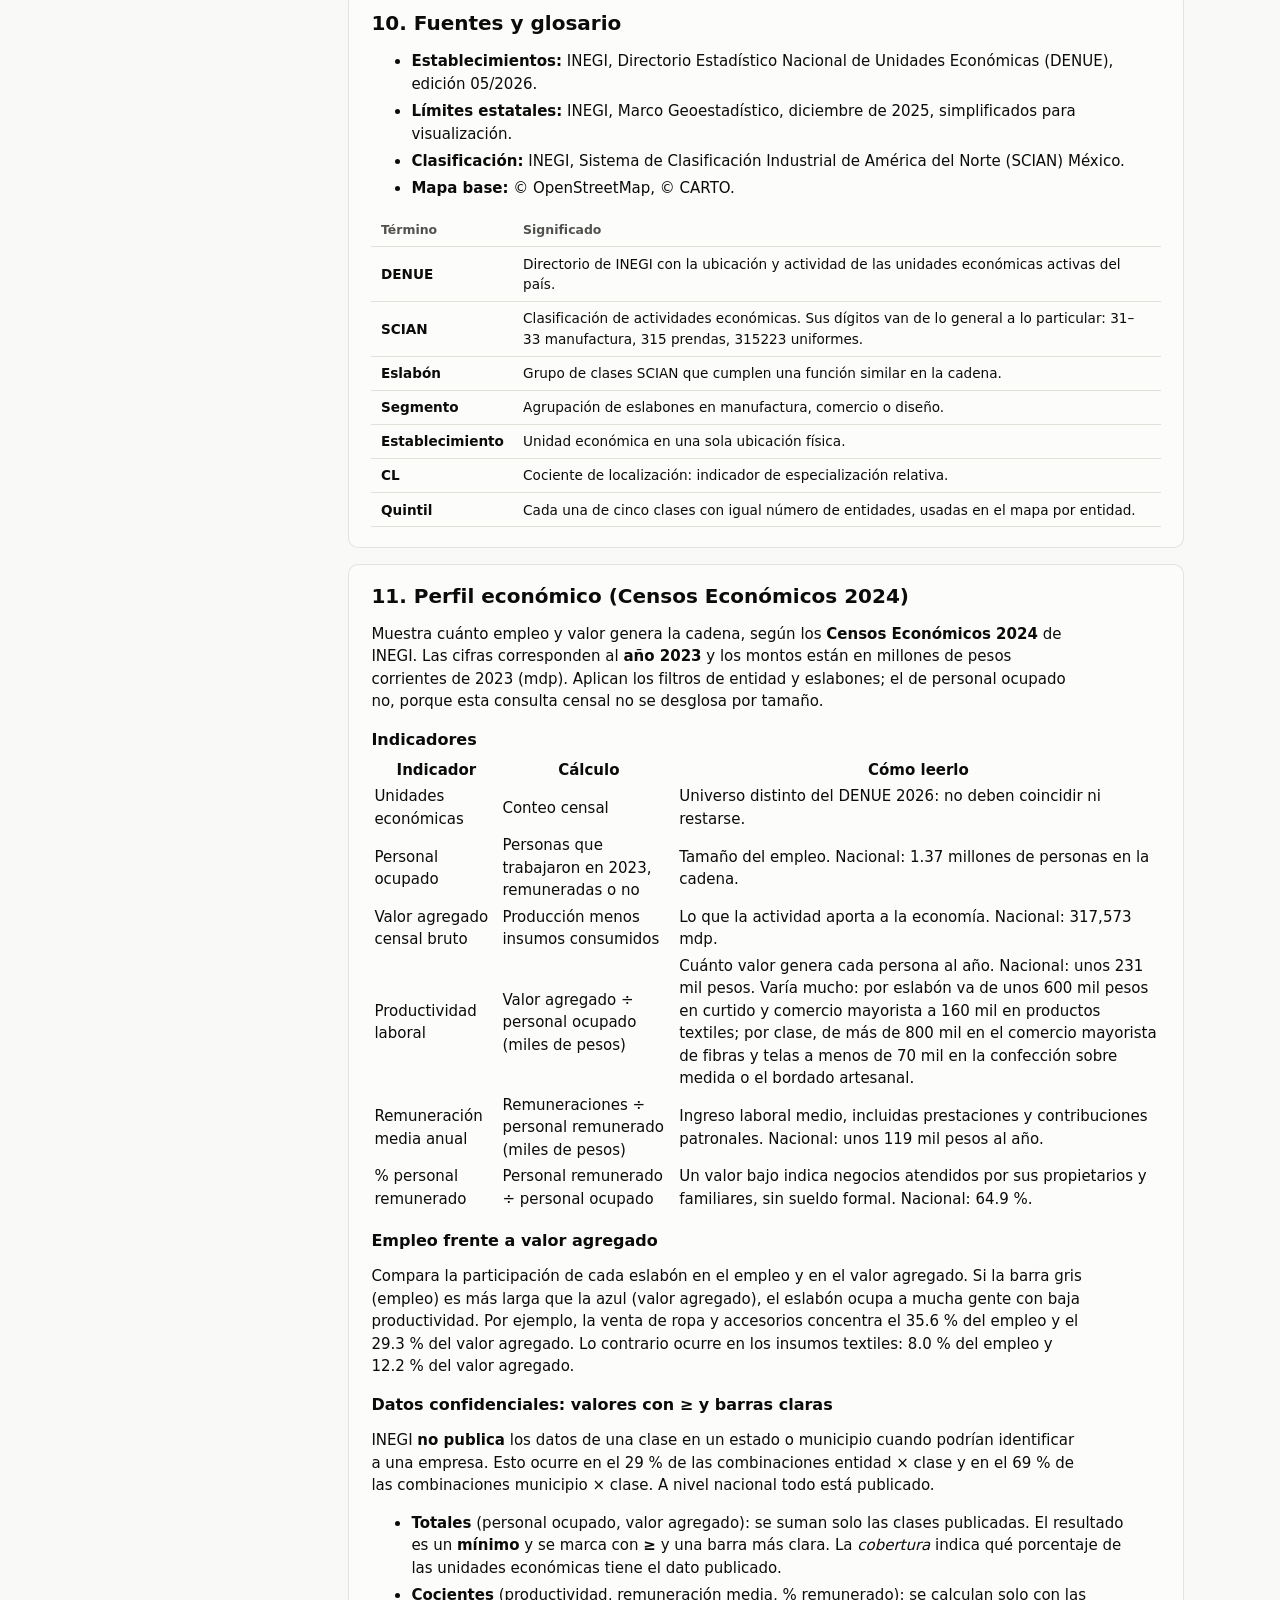
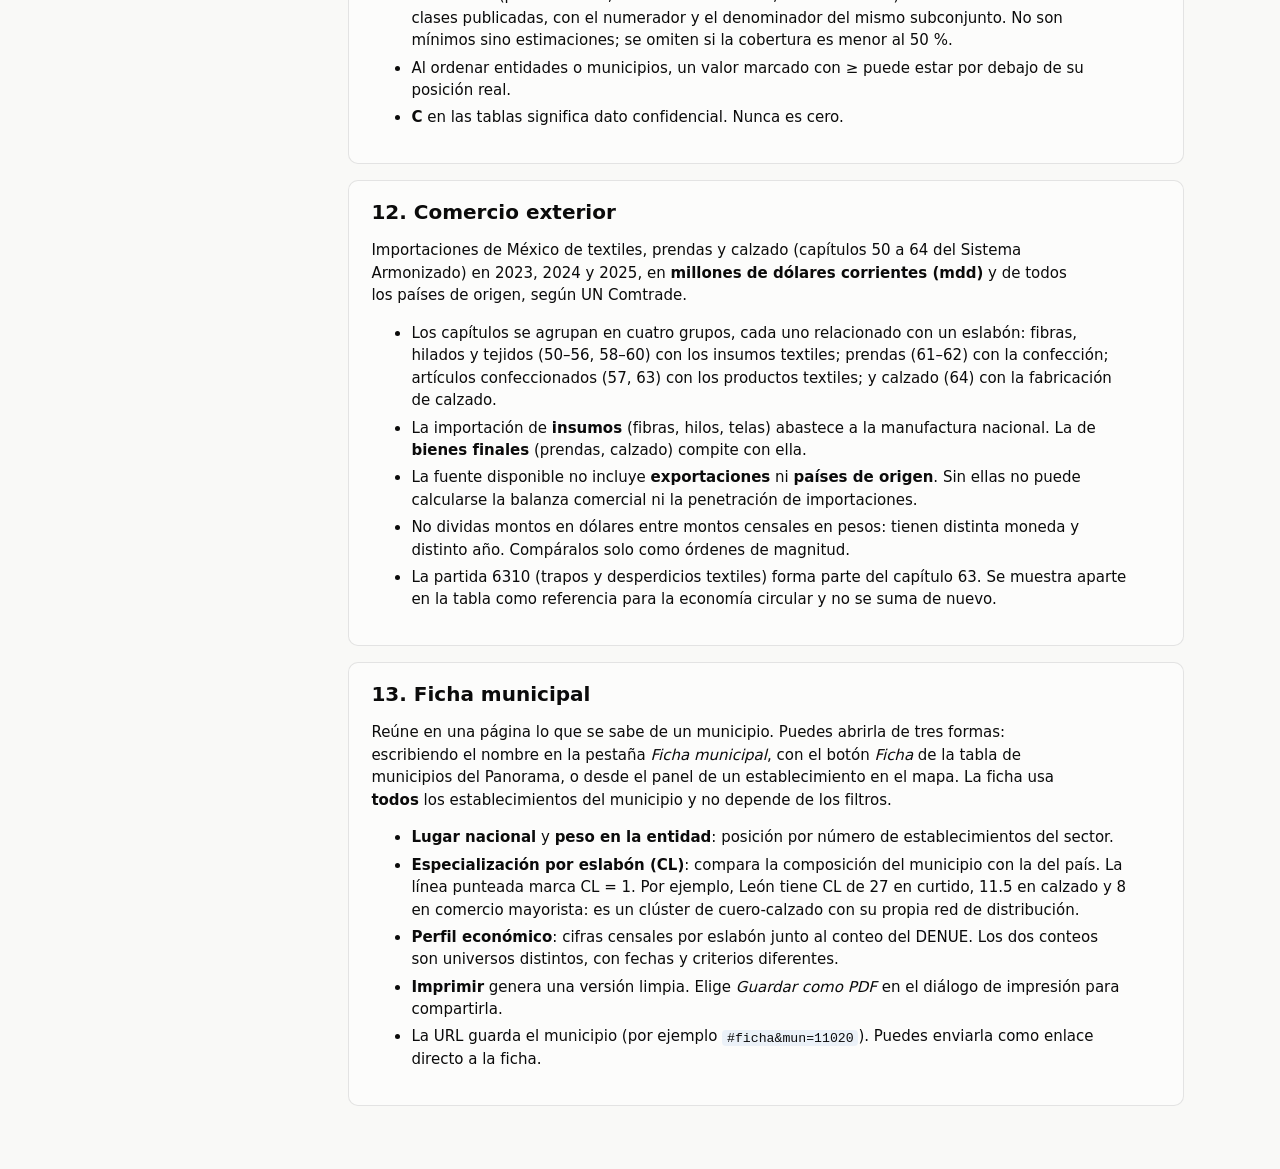
==== commit d1a7b4fc: "Separa manufactura de cuero y calzado de la textil Co-Authored-By: Claude Opus 5.5 <noreply@anthropi" ====
--- a/web/ayuda.html
+++ b/web/ayuda.html
@@ -23,7 +23,7 @@
   .contenido li { margin: .3rem 0; }
   .contenido code { font-size: .88em; background: var(--lavado); padding: .05rem .3rem; border-radius: 4px; }
   .caja { border-left: 4px solid var(--acento); background: var(--lavado); padding: .7rem 1rem; border-radius: 0 8px 8px 0; margin: .8rem 0; }
-  .caja.alerta { border-left-color: var(--seg-1); background: transparent; border: 1px solid var(--eje); border-left: 4px solid var(--seg-1); }
+  .caja.alerta { border-left-color: #eb6834; background: transparent; border: 1px solid var(--eje); border-left: 4px solid #eb6834; }
   .formula { font-size: 1.05rem; text-align: center; padding: .9rem; margin: .8rem 0; border: 1px solid var(--eje); border-radius: 8px; }
   .formula .frac { display: inline-flex; flex-direction: column; vertical-align: middle; text-align: center; margin: 0 .3rem; }
   .formula .frac span:first-child { border-bottom: 1px solid var(--tinta-2); padding: 0 .4rem .15rem; }
@@ -85,9 +85,10 @@
   </ol>
   <div class="caja">Los colores son siempre los mismos en toda la página:
     <div class="muestras">
-      <span><i style="background:var(--seg-0)"></i>Manufactura</span>
-      <span><i style="background:var(--seg-1)"></i>Comercio</span>
-      <span><i style="background:var(--seg-2)"></i>Diseño (candidatos)</span>
+      <span><i style="background:var(--seg-0)"></i>Manufactura textil y confección</span>
+      <span><i style="background:var(--seg-1)"></i>Manufactura de cuero y calzado</span>
+      <span><i style="background:var(--seg-2)"></i>Comercio</span>
+      <span><i style="background:var(--seg-3)"></i>Diseño (candidatos)</span>
     </div>
   </div>
 </section>
@@ -128,7 +129,7 @@
   <h3>Tarjetas de indicadores</h3>
   <ul>
     <li><strong>Establecimientos:</strong> total con los filtros aplicados. Debajo aparece el ámbito (México o la entidad elegida).</li>
-    <li><strong>Manufactura, Comercio y Diseño:</strong> cuántos establecimientos hay en cada segmento y qué porcentaje del total representan.</li>
+    <li><strong>Manufactura textil y confección, Manufactura de cuero y calzado, Comercio y Diseño:</strong> cuántos establecimientos hay en cada segmento y qué porcentaje del total representan. La manufactura de cuero y calzado (curtido, calzado y bolsos) se muestra aparte porque sus procesos, residuos y rutas de aprovechamiento son distintos de los textiles.</li>
     <li><strong>Micronegocios:</strong> porcentaje de establecimientos con 0 a 5 personas ocupadas.</li>
   </ul>
   <h3>Gráficas</h3>
--- a/web/styles.css
+++ b/web/styles.css
@@ -12,9 +12,10 @@
   --cab-fondo: #143f35;
   --cab-tinta: #ffffff;
   --cab-tenue: #c6e7d7;
-  --seg-0: #2a78d6;   /* manufactura */
-  --seg-1: #eb6834;   /* comercio */
-  --seg-2: #1baf7a;   /* diseño */
+  --seg-0: #2a78d6;   /* manufactura textil y confección */
+  --seg-1: #eda100;   /* manufactura de cuero y calzado */
+  --seg-2: #e87ba4;   /* comercio */
+  --seg-3: #008300;   /* diseño */
   --barra: #5b6670;   /* serie única neutra */
   --lavado: rgba(42, 120, 214, 0.08);
 }
@@ -32,8 +33,9 @@
     --acento: #3987e5;
     --cab-fondo: #10302a;
     --seg-0: #3987e5;
-    --seg-1: #d95926;
-    --seg-2: #199e70;
+    --seg-1: #c98500;
+    --seg-2: #d55181;
+    --seg-3: #008300;
     --barra: #9aa3ab;
     --lavado: rgba(57, 135, 229, 0.12);
   }
@@ -51,8 +53,9 @@
   --acento: #3987e5;
   --cab-fondo: #10302a;
   --seg-0: #3987e5;
-  --seg-1: #d95926;
-  --seg-2: #199e70;
+  --seg-1: #c98500;
+  --seg-2: #d55181;
+  --seg-3: #008300;
   --barra: #9aa3ab;
   --lavado: rgba(57, 135, 229, 0.12);
 }
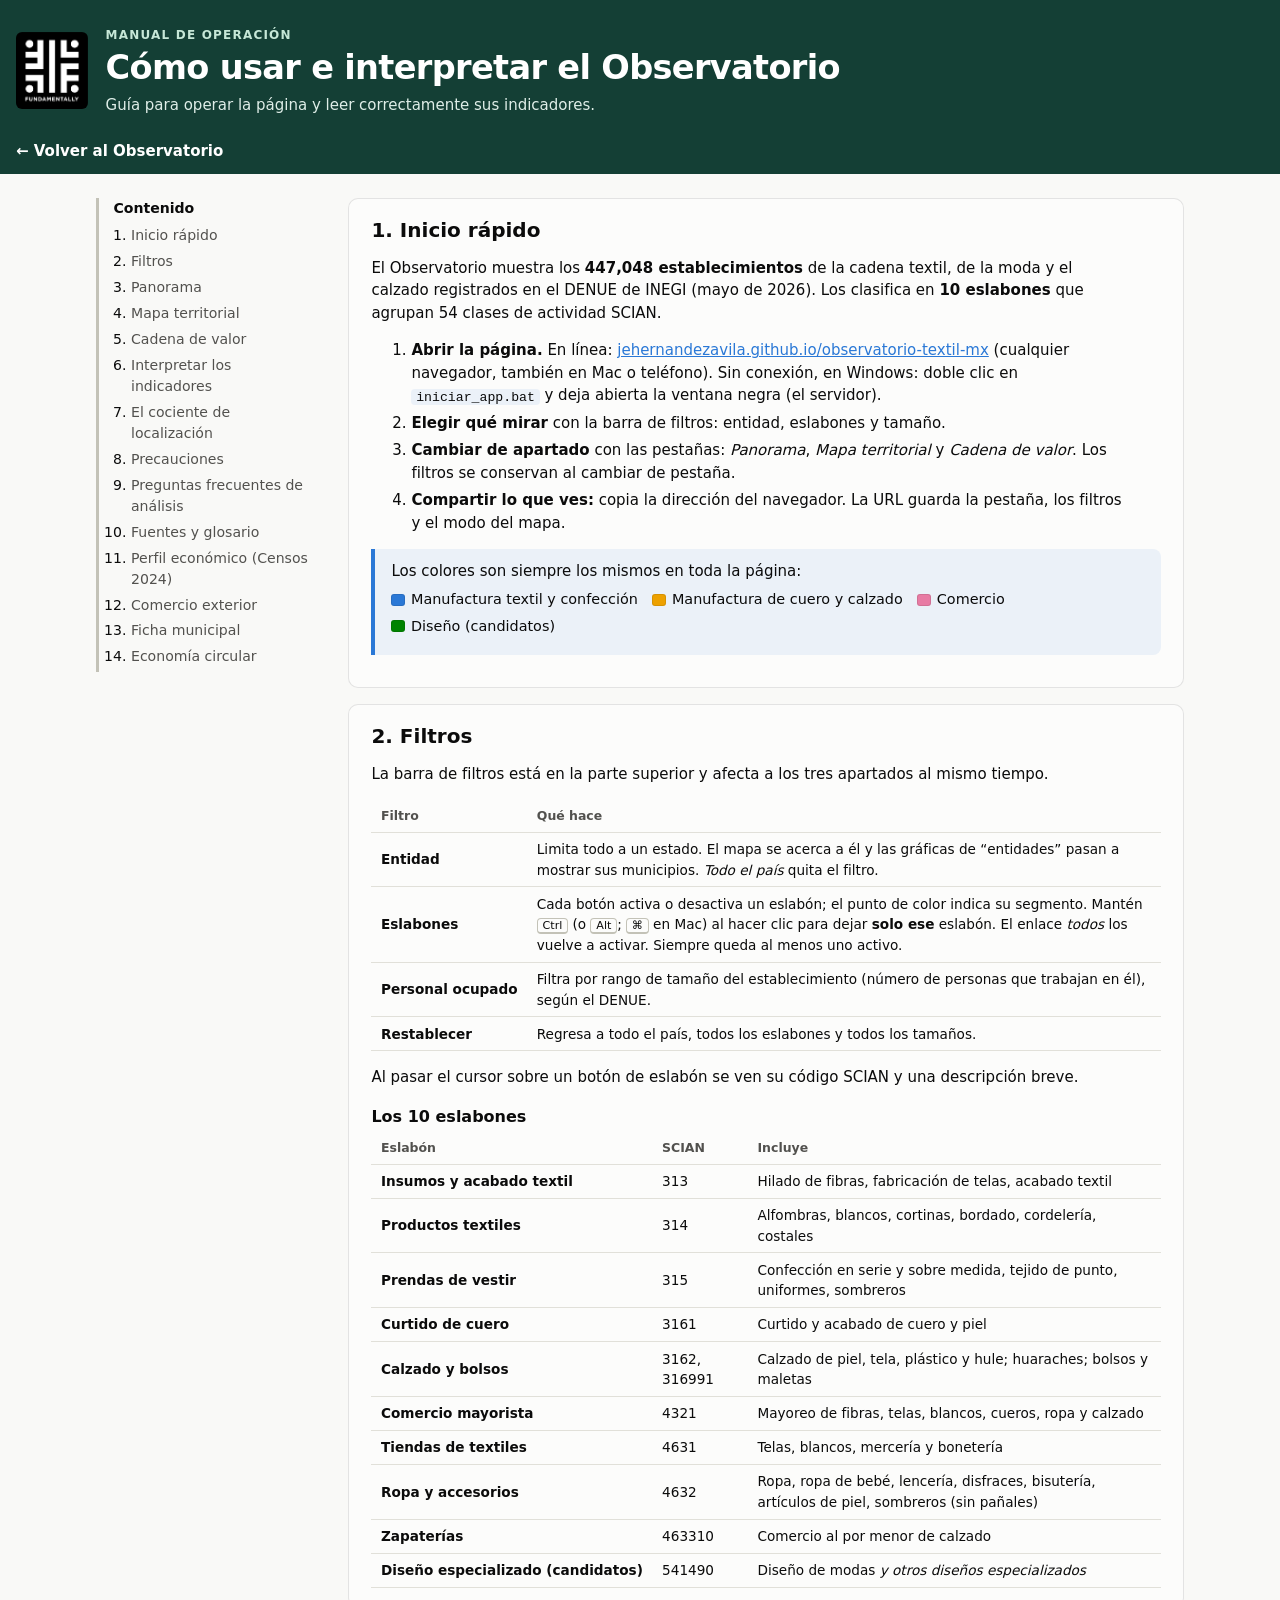
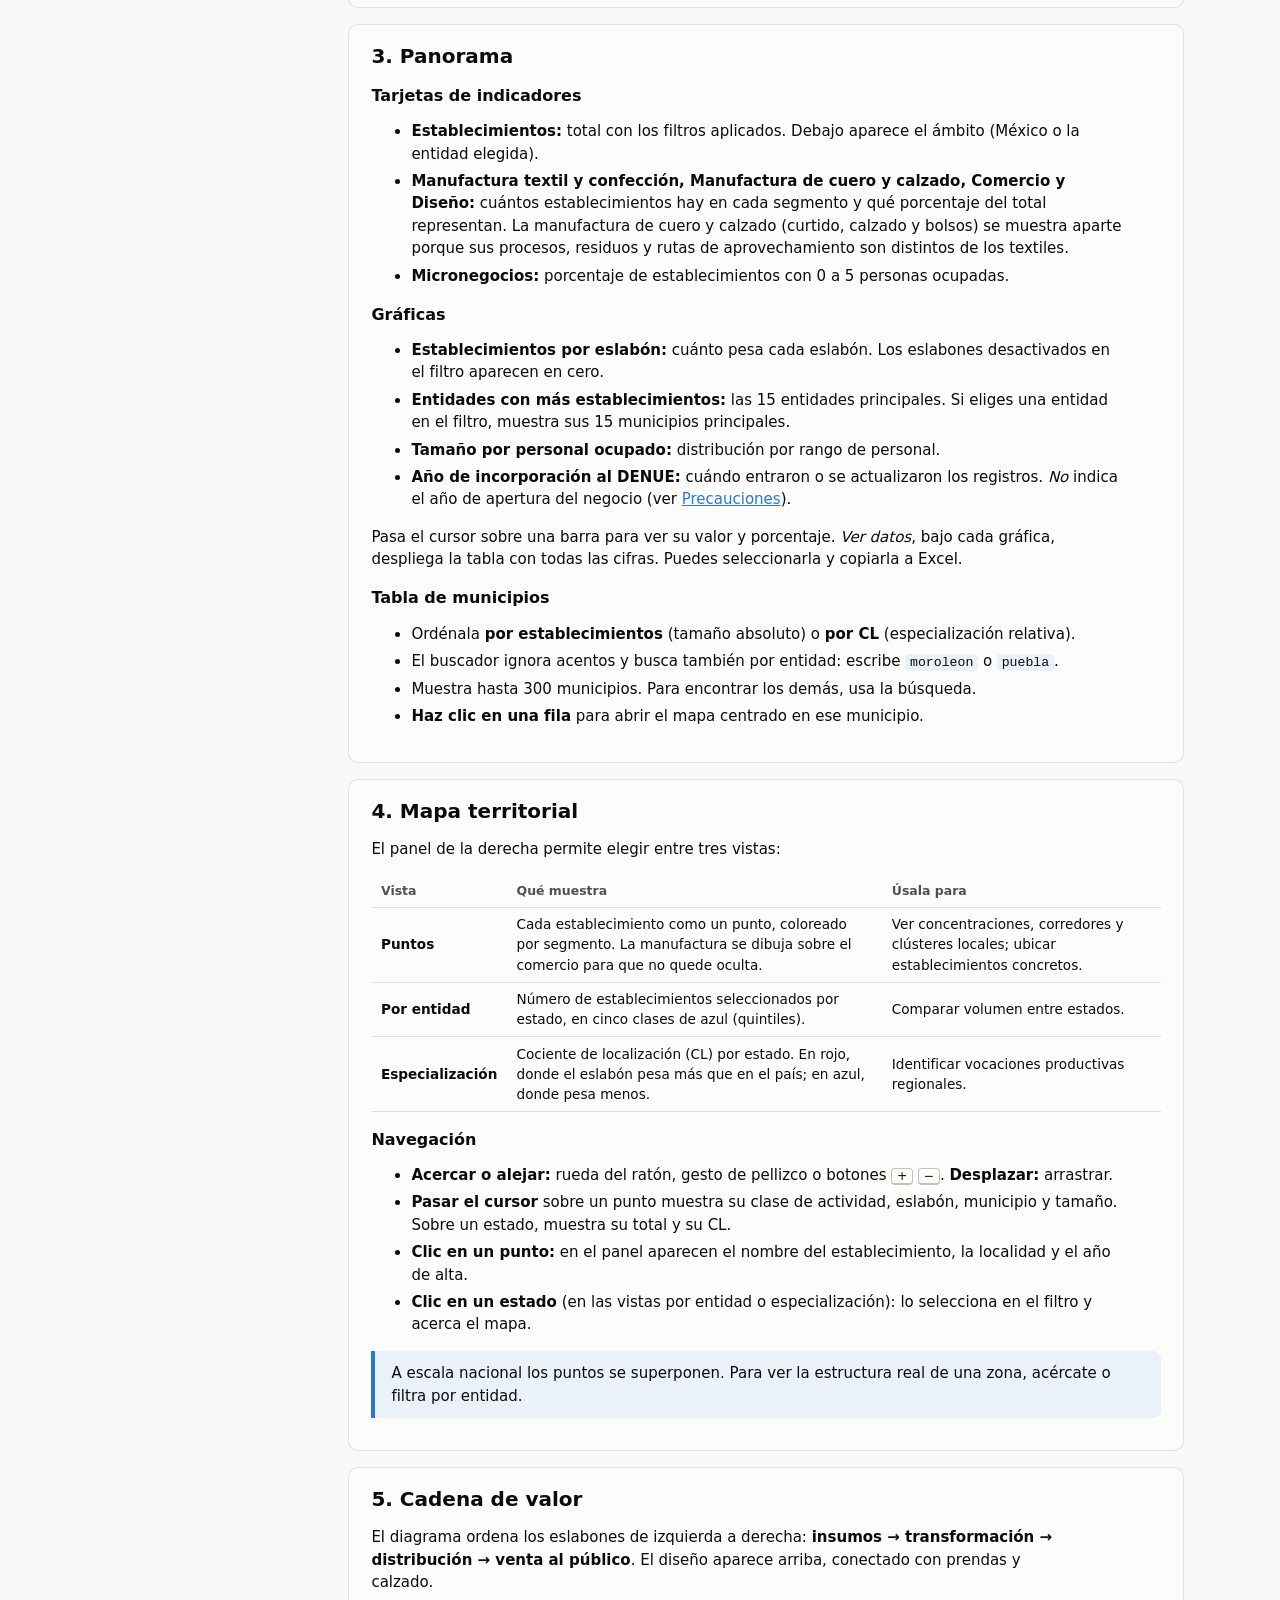
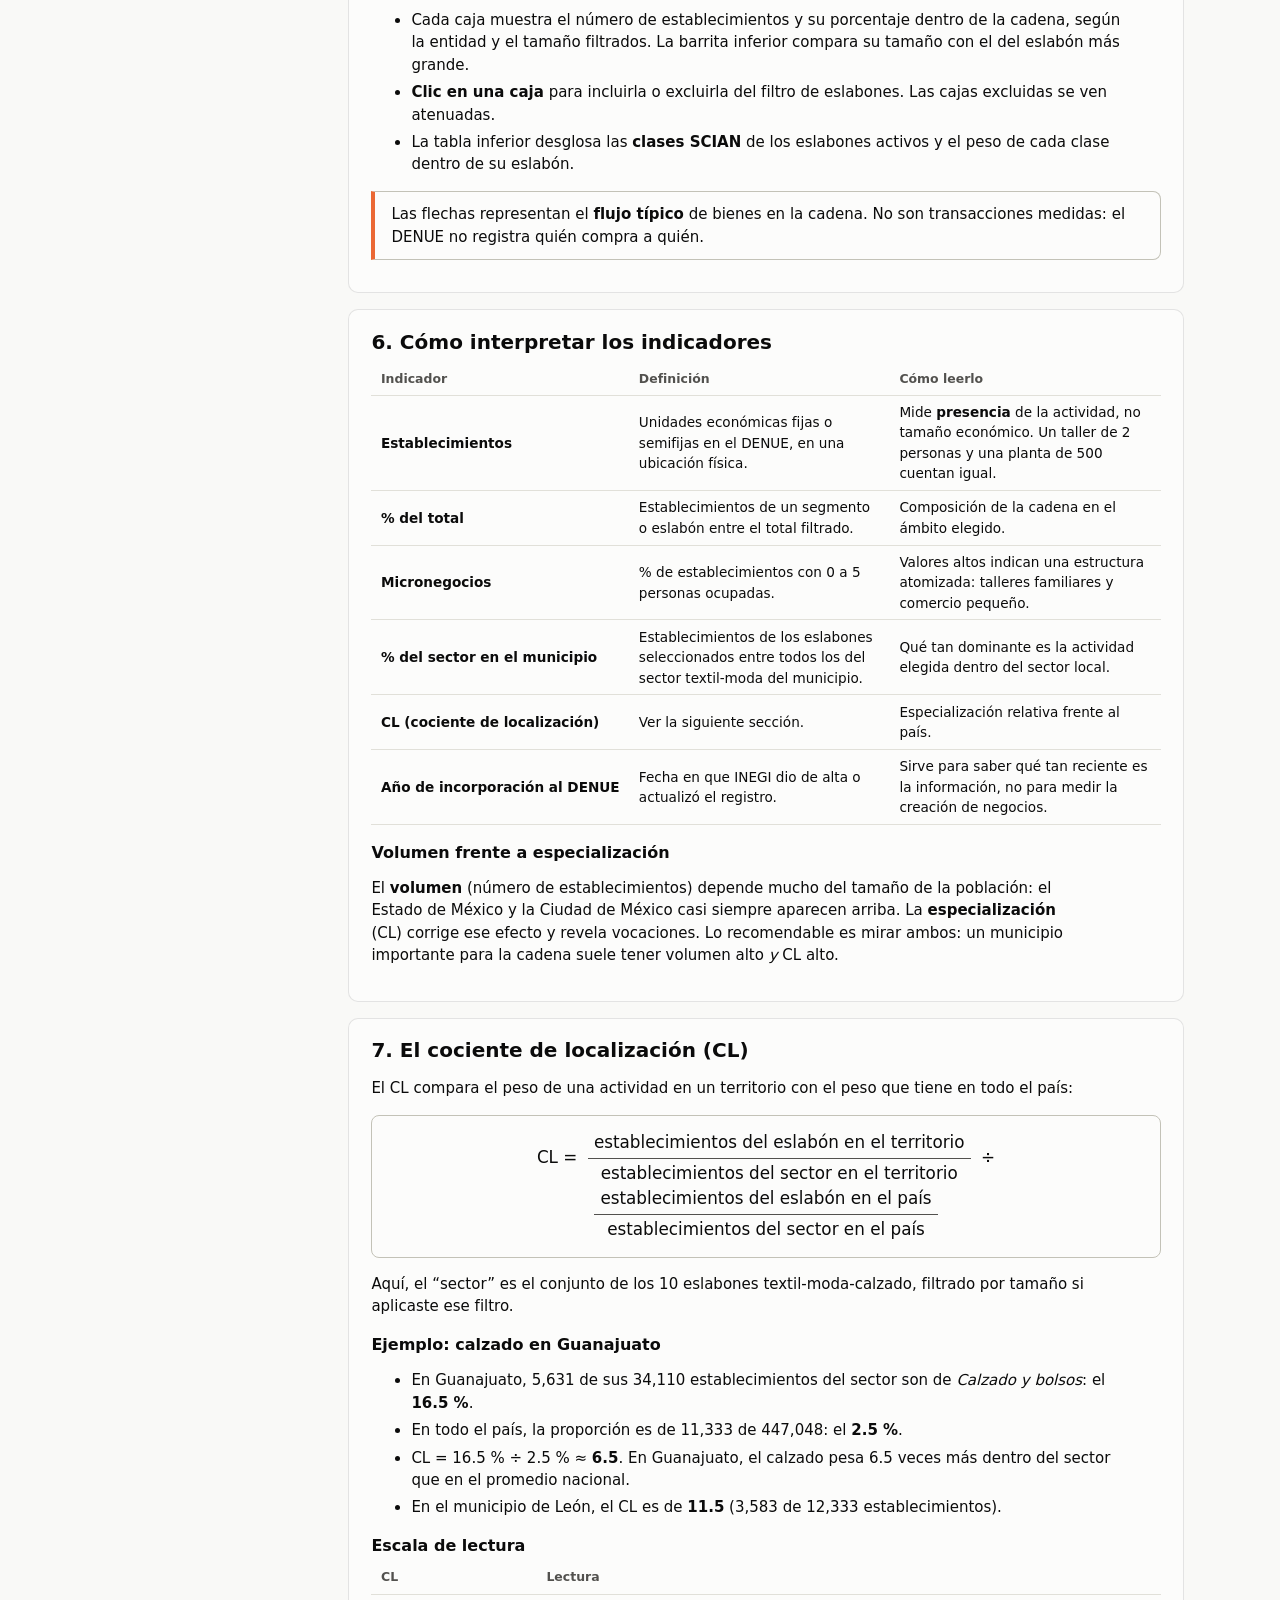
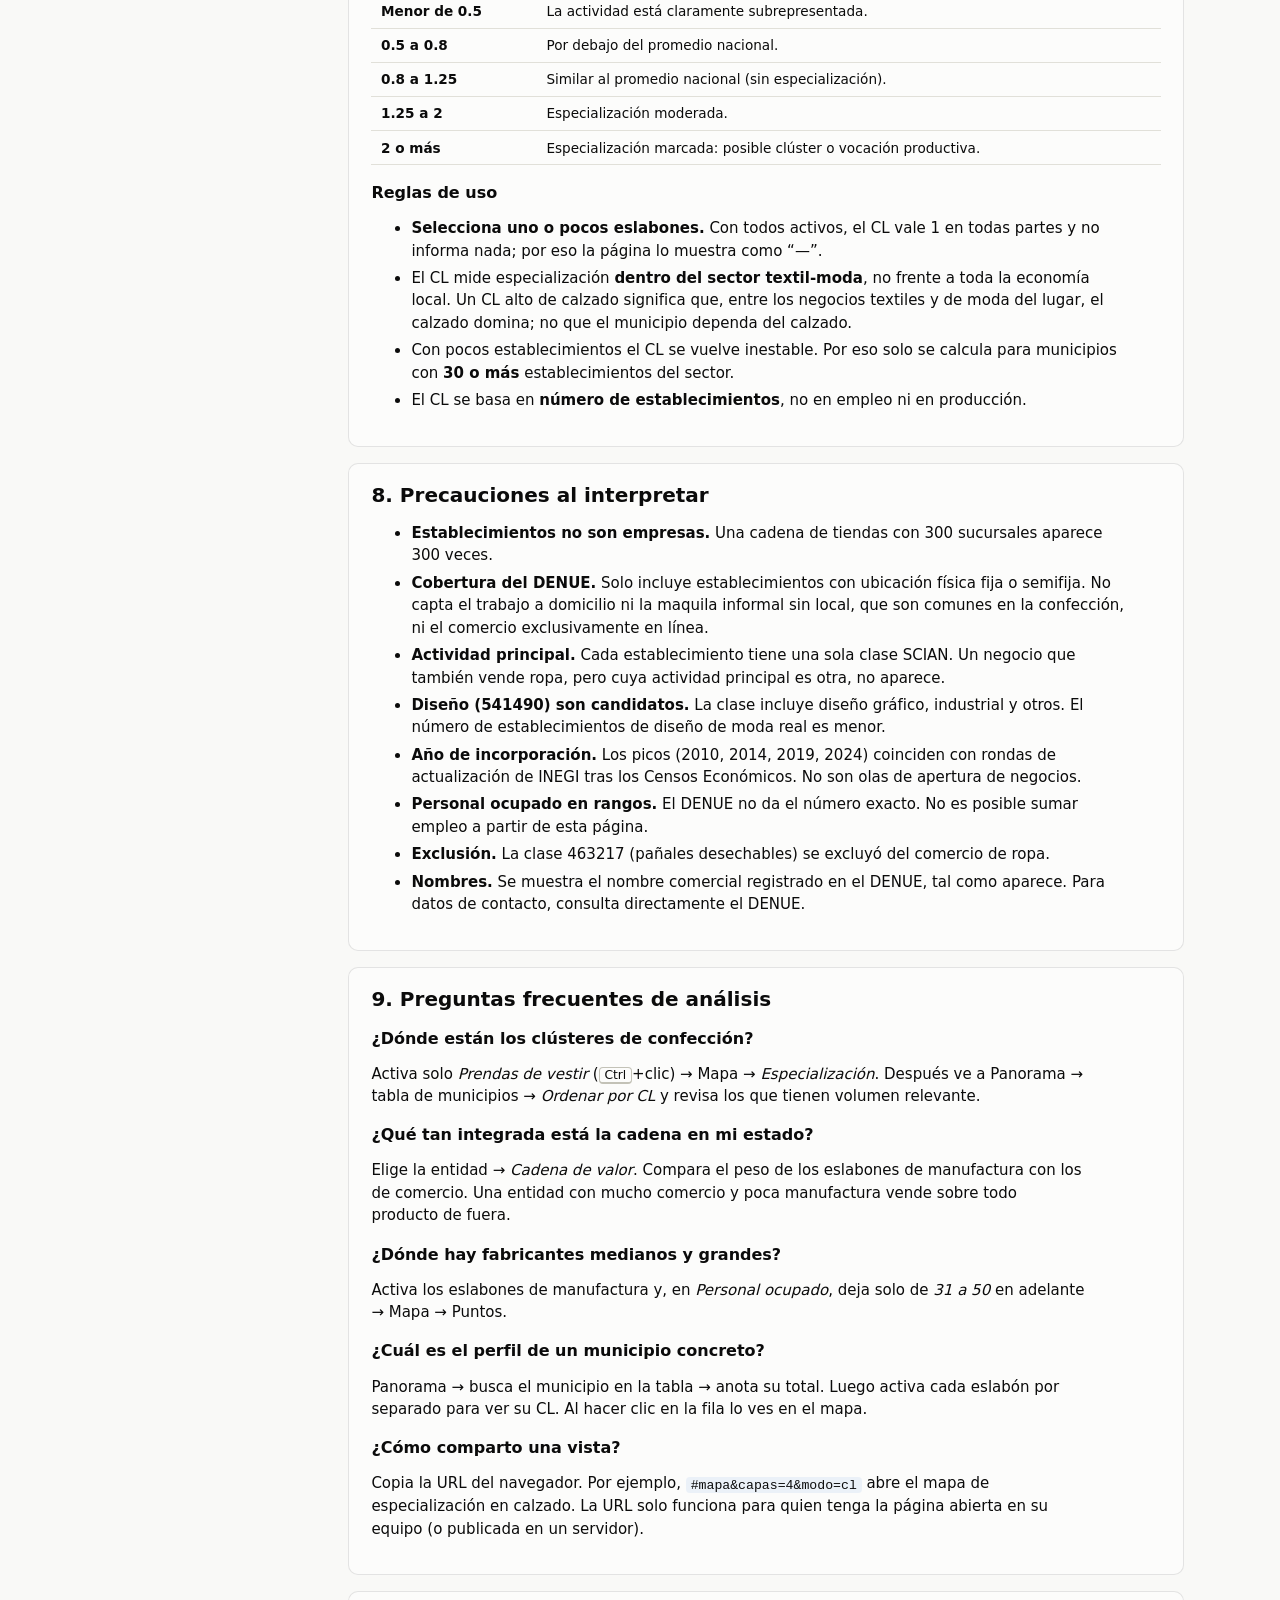
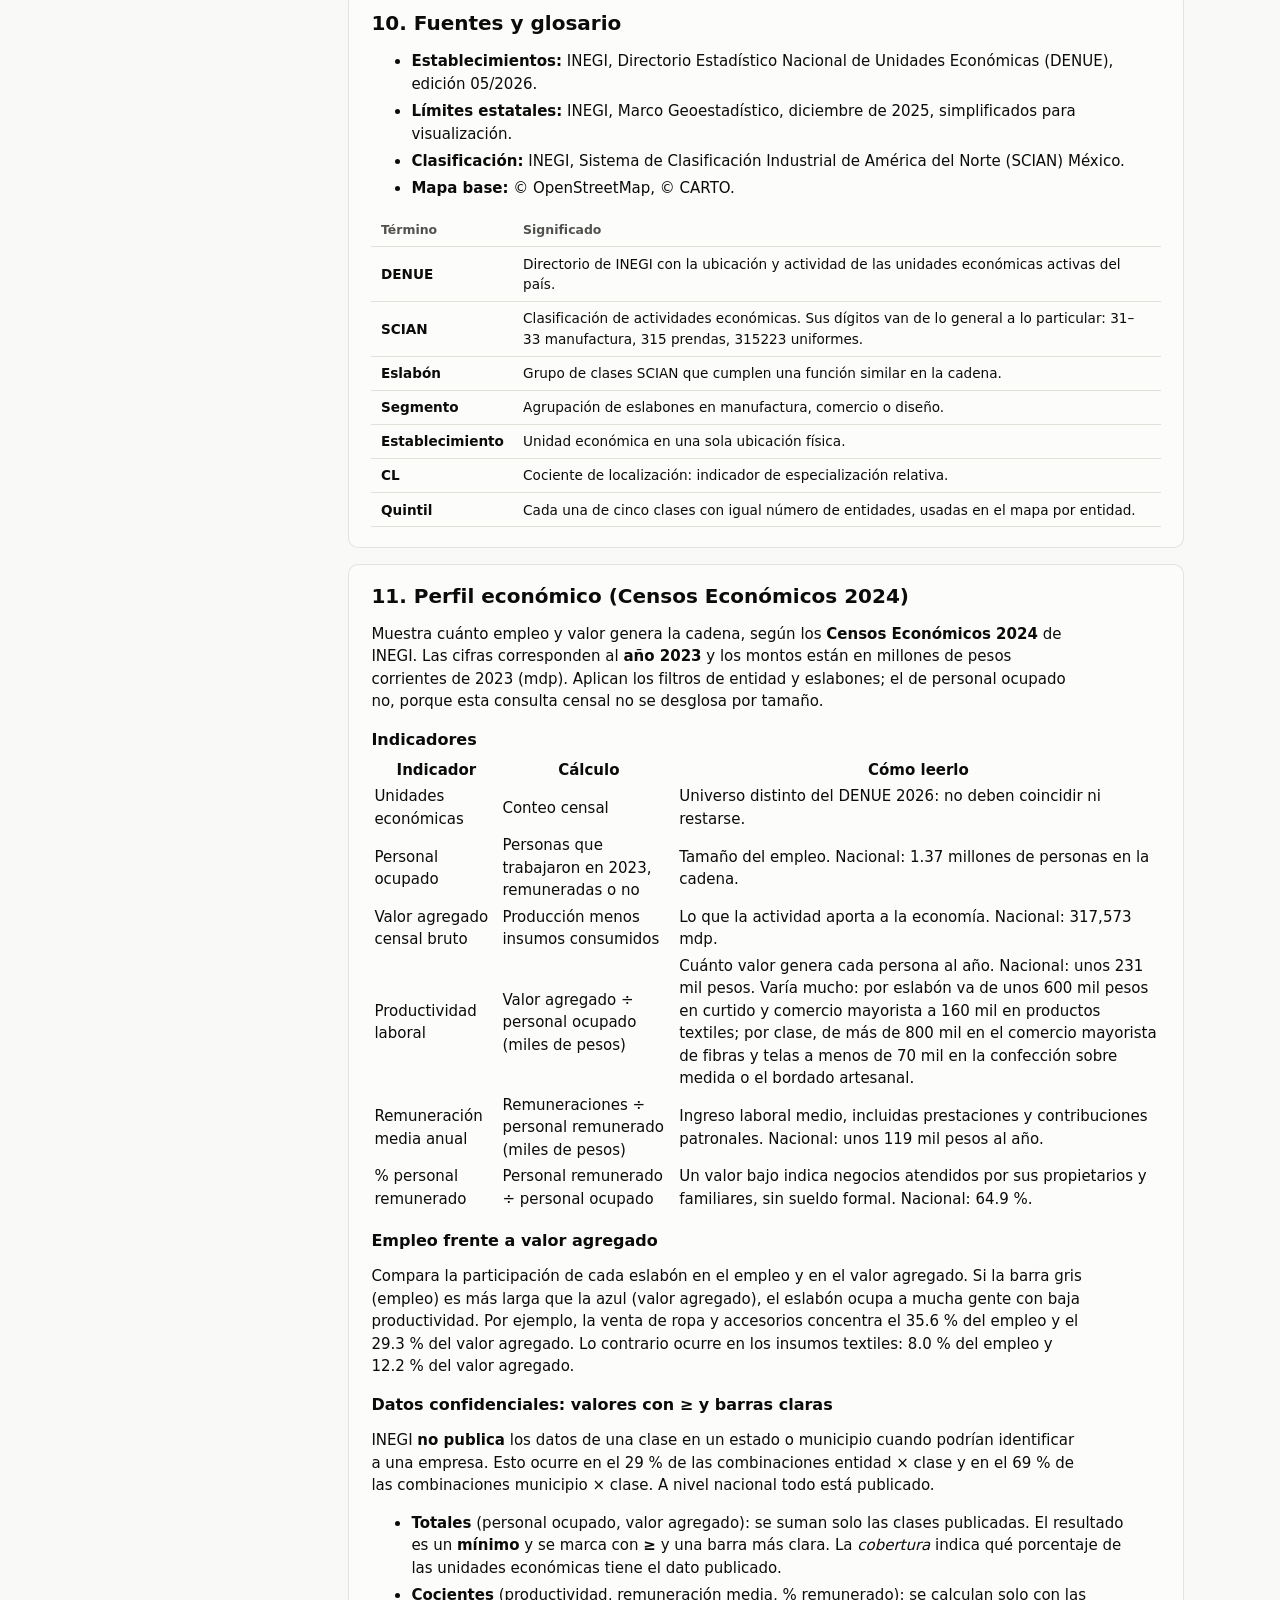
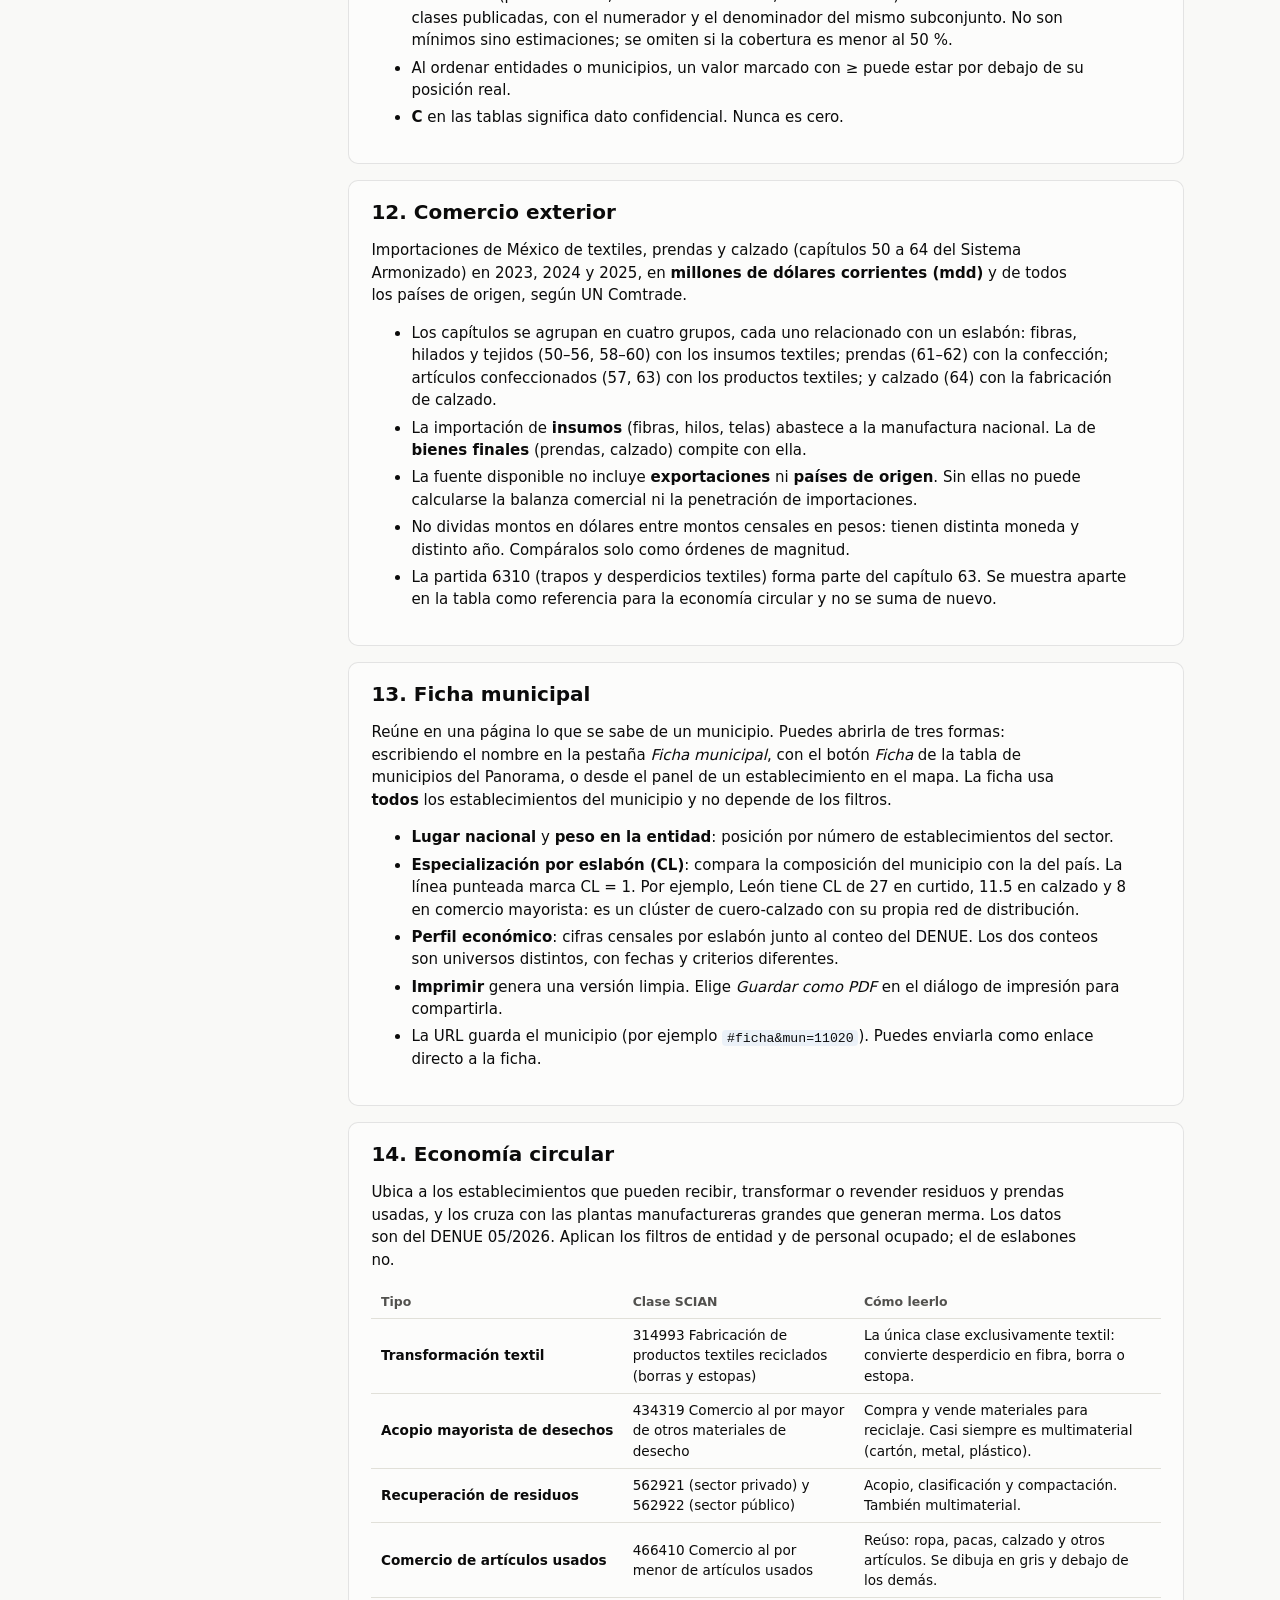
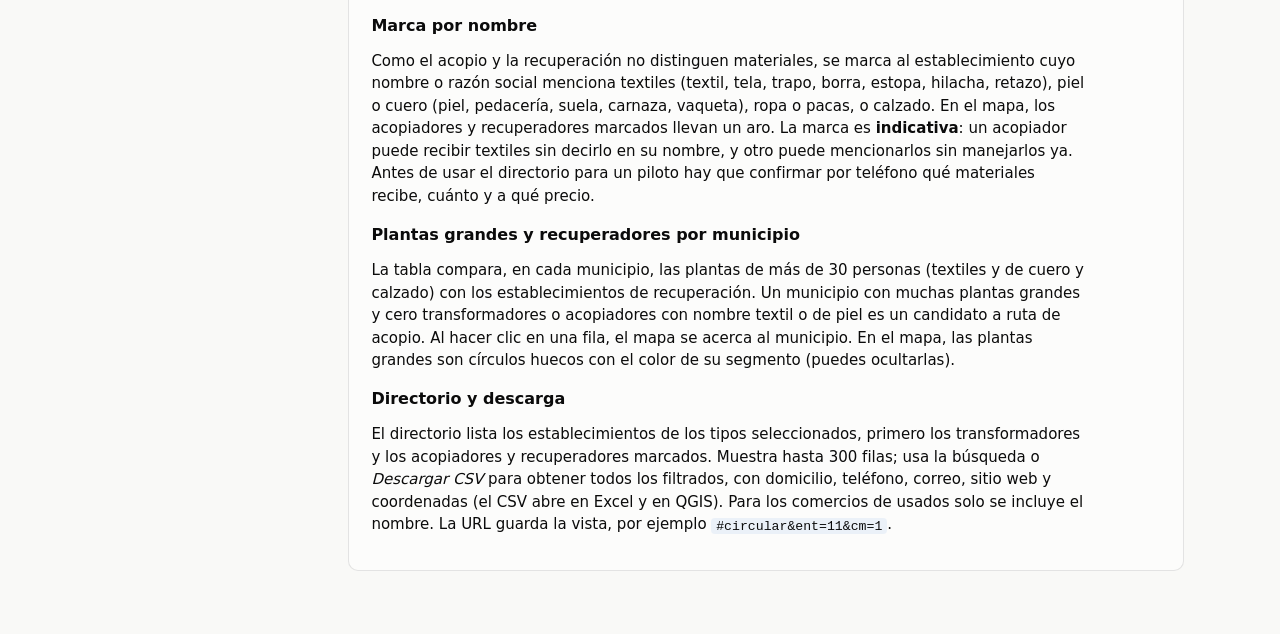
==== commit 7f0a97c9: "Pestaña de economía circular: recuperadores, acopio y reúso Co-Authored-By: Claude Opus 5.5 <noreply" ====
--- a/web/ayuda.html
+++ b/web/ayuda.html
@@ -69,6 +69,7 @@
       <li><a href="#s-perfil">Perfil económico (Censos 2024)</a></li>
       <li><a href="#s-comercio">Comercio exterior</a></li>
       <li><a href="#s-ficha">Ficha municipal</a></li>
+      <li><a href="#s-circular">Economía circular</a></li>
     </ol>
   </nav>
 
@@ -336,6 +337,27 @@
   </ul>
 </section>
 
+<section id="s-circular">
+  <h2>14. Economía circular</h2>
+  <p>Ubica a los establecimientos que pueden recibir, transformar o revender residuos y prendas usadas, y los cruza con las plantas manufactureras grandes que generan merma. Los datos son del DENUE 05/2026. Aplican los filtros de entidad y de personal ocupado; el de eslabones no.</p>
+  <table class="tabla">
+    <thead><tr><th>Tipo</th><th>Clase SCIAN</th><th>Cómo leerlo</th></tr></thead>
+    <tbody>
+      <tr><td>Transformación textil</td><td>314993 Fabricación de productos textiles reciclados (borras y estopas)</td><td>La única clase exclusivamente textil: convierte desperdicio en fibra, borra o estopa.</td></tr>
+      <tr><td>Acopio mayorista de desechos</td><td>434319 Comercio al por mayor de otros materiales de desecho</td><td>Compra y vende materiales para reciclaje. Casi siempre es multimaterial (cartón, metal, plástico).</td></tr>
+      <tr><td>Recuperación de residuos</td><td>562921 (sector privado) y 562922 (sector público)</td><td>Acopio, clasificación y compactación. También multimaterial.</td></tr>
+      <tr><td>Comercio de artículos usados</td><td>466410 Comercio al por menor de artículos usados</td><td>Reúso: ropa, pacas, calzado y otros artículos. Se dibuja en gris y debajo de los demás.</td></tr>
+    </tbody>
+  </table>
+  <h3>Marca por nombre</h3>
+  <p>Como el acopio y la recuperación no distinguen materiales, se marca al establecimiento cuyo nombre o razón social menciona textiles (textil, tela, trapo, borra, estopa, hilacha, retazo), piel o cuero (piel, pedacería, suela, carnaza, vaqueta), ropa o pacas, o calzado. En el mapa, los acopiadores y recuperadores marcados llevan un aro. La marca es <strong>indicativa</strong>: un acopiador puede recibir textiles sin decirlo en su nombre, y otro puede mencionarlos sin manejarlos ya. Antes de usar el directorio para un piloto hay que confirmar por teléfono qué materiales recibe, cuánto y a qué precio.</p>
+  <h3>Plantas grandes y recuperadores por municipio</h3>
+  <p>La tabla compara, en cada municipio, las plantas de más de 30 personas (textiles y de cuero y calzado) con los establecimientos de recuperación. Un municipio con muchas plantas grandes y cero transformadores o acopiadores con nombre textil o de piel es un candidato a ruta de acopio. Al hacer clic en una fila, el mapa se acerca al municipio. En el mapa, las plantas grandes son círculos huecos con el color de su segmento (puedes ocultarlas).</p>
+  <h3>Directorio y descarga</h3>
+  <p>El directorio lista los establecimientos de los tipos seleccionados, primero los transformadores y los acopiadores y recuperadores marcados. Muestra hasta 300 filas; usa la búsqueda o <em>Descargar CSV</em> para obtener todos los filtrados, con domicilio, teléfono, correo, sitio web y coordenadas (el CSV abre en Excel y en QGIS). Para los comercios de usados solo se incluye el nombre. La URL guarda la vista, por ejemplo <code>#circular&amp;ent=11&amp;cm=1</code>.</p>
+</section>
+
+
 
   </div>
 </div>
--- a/web/styles.css
+++ b/web/styles.css
@@ -253,3 +253,20 @@
   .tarjeta, .kpi { break-inside: avoid; border-color: #ccc; }
   .tabla-cont { max-height: none; overflow: visible; }
 }
+
+/* Economía circular */
+.ci-controles { display: flex; flex-wrap: wrap; gap: .6rem 1.4rem; align-items: center; margin-bottom: 1rem; }
+.interruptor { display: inline-flex; gap: .45rem; align-items: center; font-size: .88rem; color: var(--tinta-2); cursor: pointer; }
+.interruptor input { accent-color: var(--acento); width: 16px; height: 16px; }
+#mapa-ci { position: absolute; inset: 0; }
+.ci-rejilla { margin-top: 1rem; margin-bottom: 1rem; }
+.ci-barra { display: flex; flex-wrap: wrap; gap: .6rem; align-items: center; margin: .4rem 0 .6rem; }
+.ci-barra input[type="search"] { flex: 1 1 260px; font: inherit; padding: .45rem .7rem; border: 1px solid var(--borde); border-radius: 8px; background: var(--superficie); color: var(--tinta); }
+.ci-barra select { font: inherit; padding: .35rem .5rem; border: 1px solid var(--borde); border-radius: 8px; background: var(--superficie); color: var(--tinta); }
+.escala-col { flex-direction: column; align-items: flex-start; }
+.escala .apagado { opacity: .4; }
+.escala i.aro { width: 12px; height: 12px; border-radius: 50%; border: 2px solid var(--tinta); background: transparent; box-sizing: border-box; }
+.punto-ci { display: inline-block; width: 8px; height: 8px; border-radius: 50%; margin-right: .45rem; vertical-align: middle; }
+.tabla td.cero { color: var(--tenue); }
+@media (min-width: 1100px) { .ci-rejilla { grid-template-columns: minmax(0, 2fr) minmax(0, 3fr); } }
+#ci-t-mun th { white-space: normal; vertical-align: bottom; min-width: 4.5rem; }
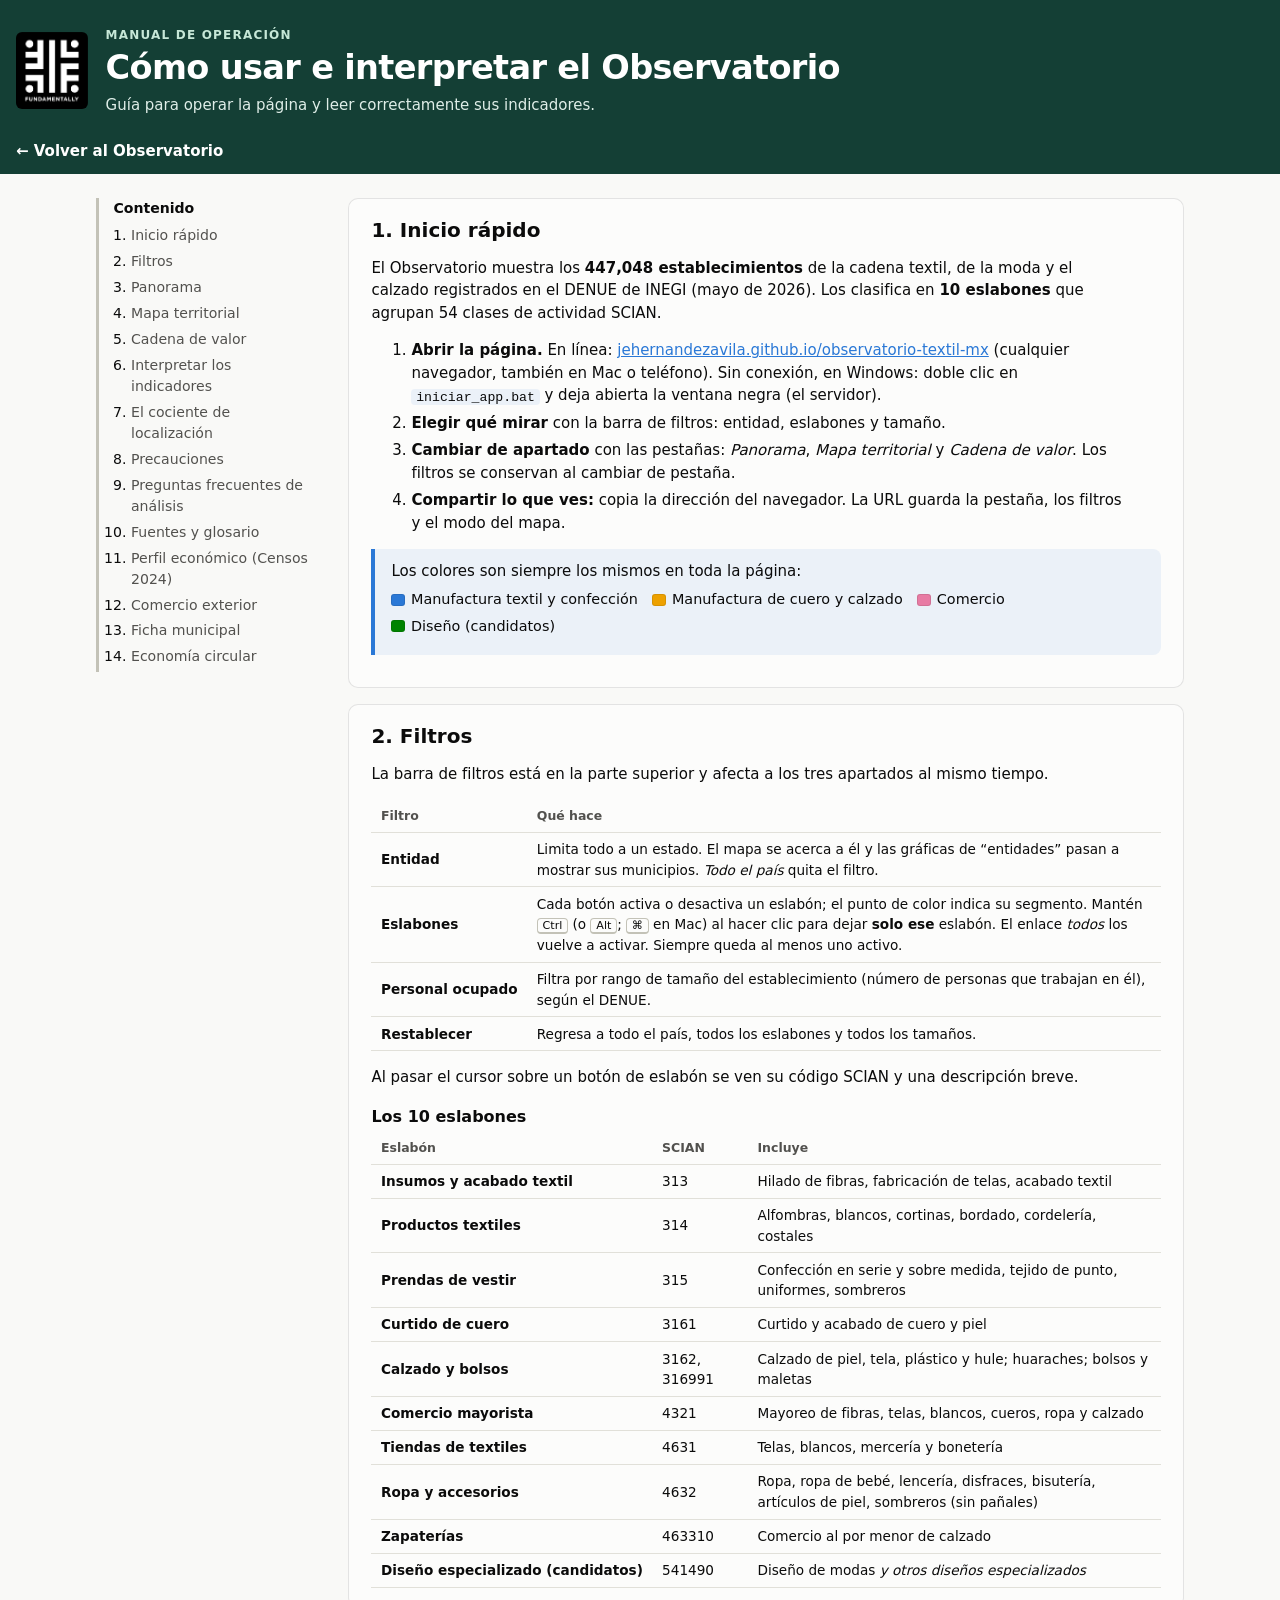
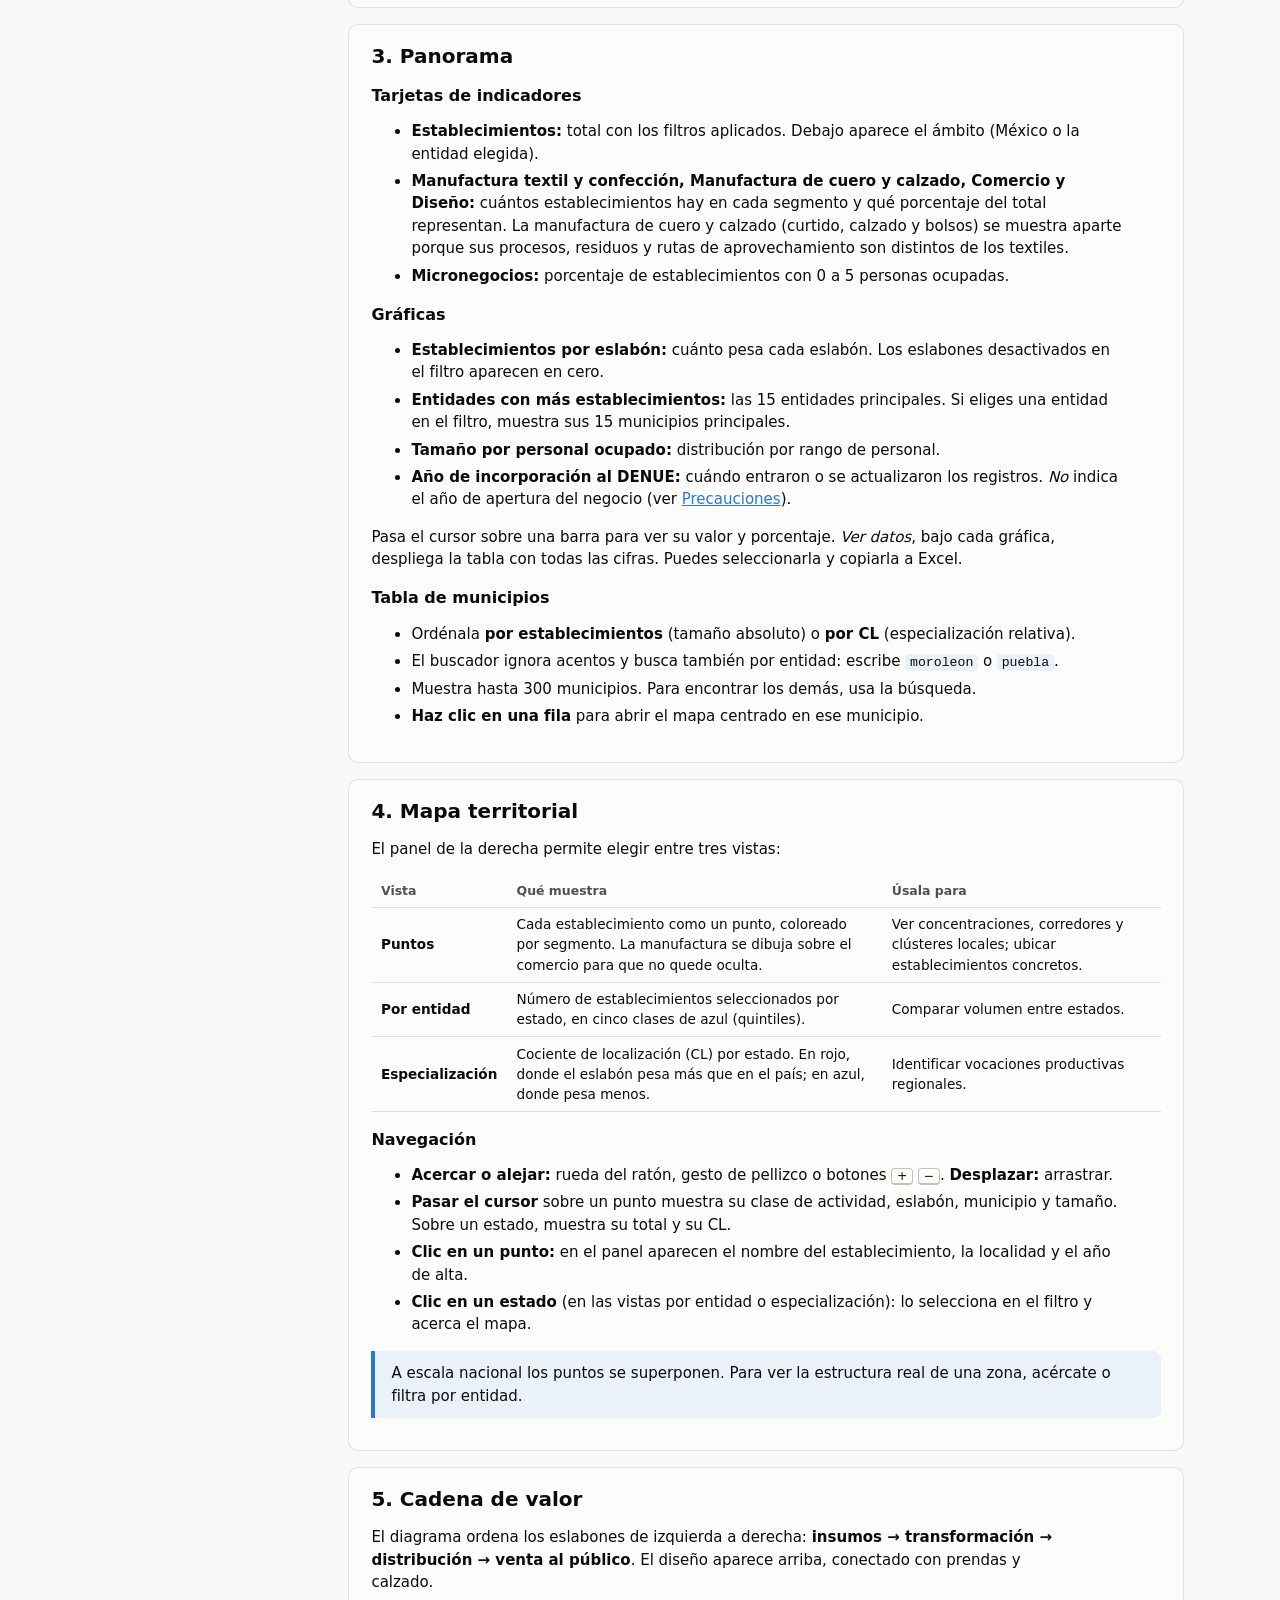
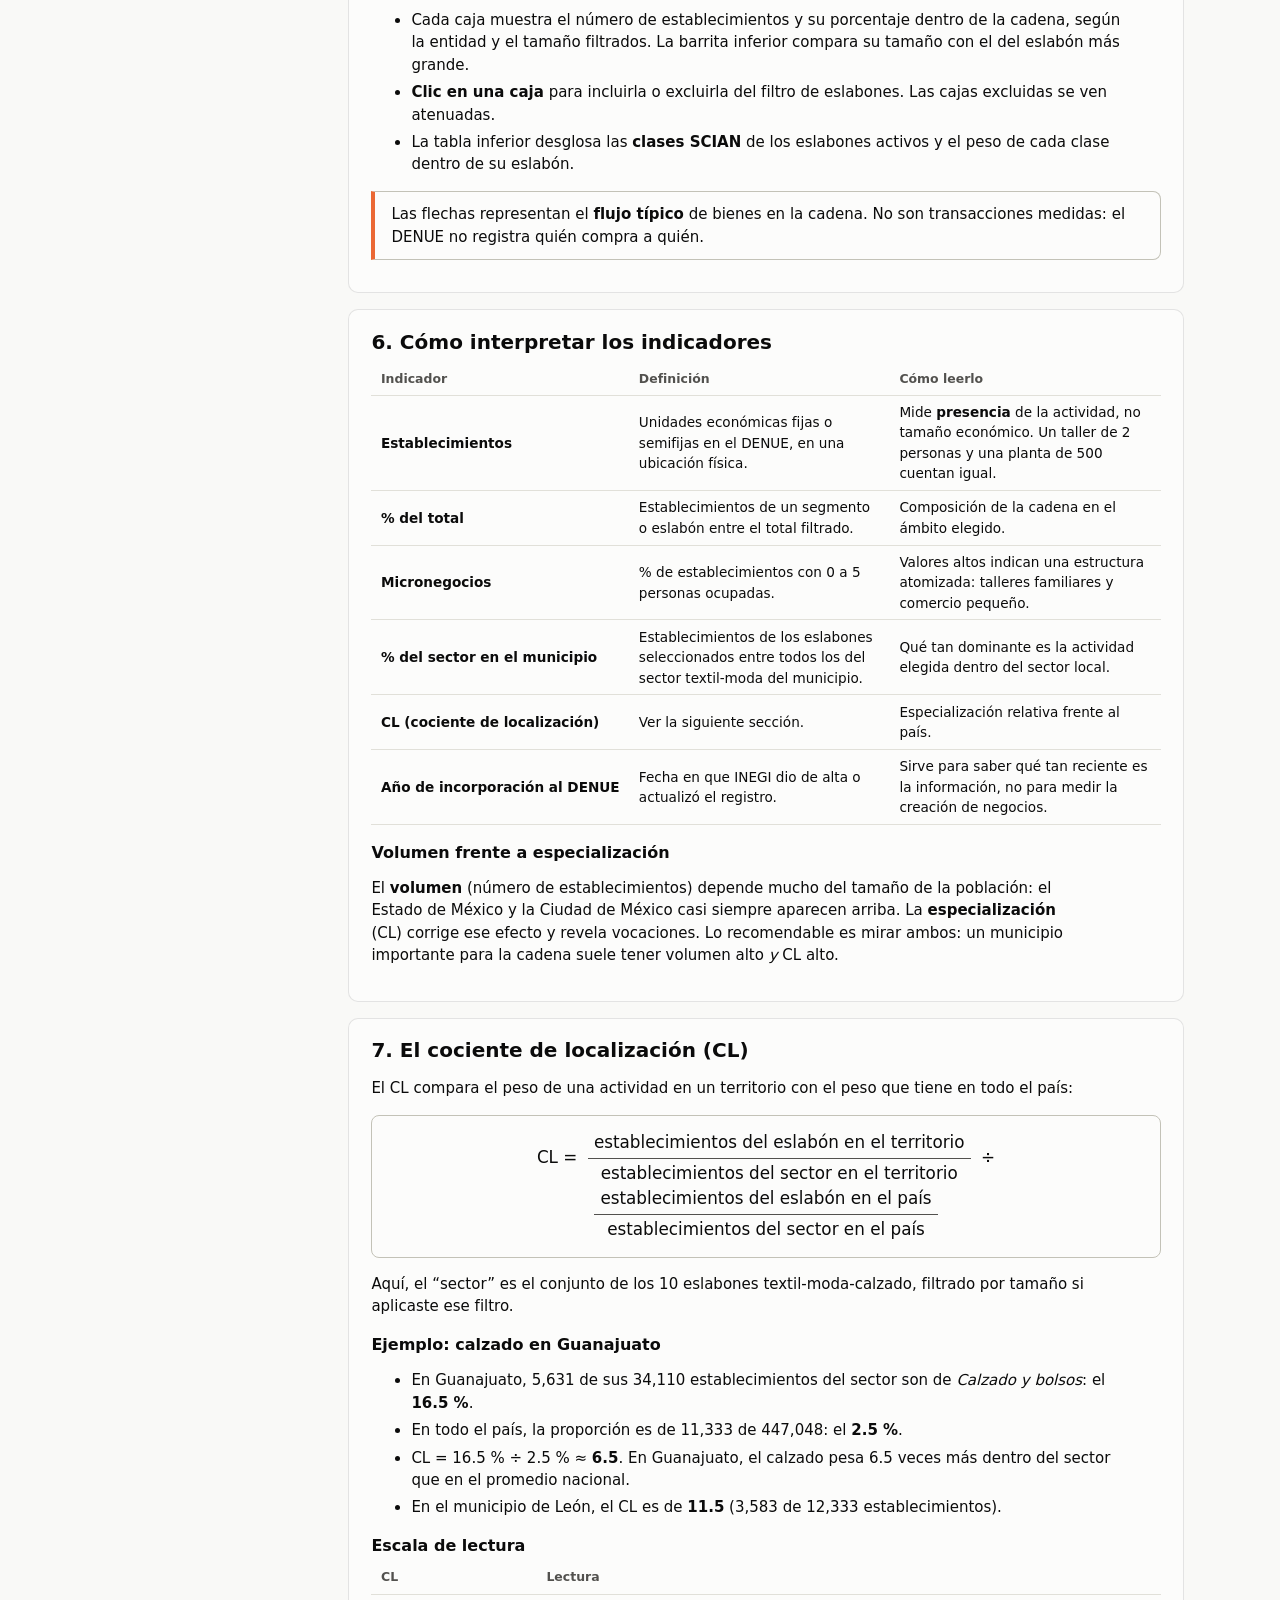
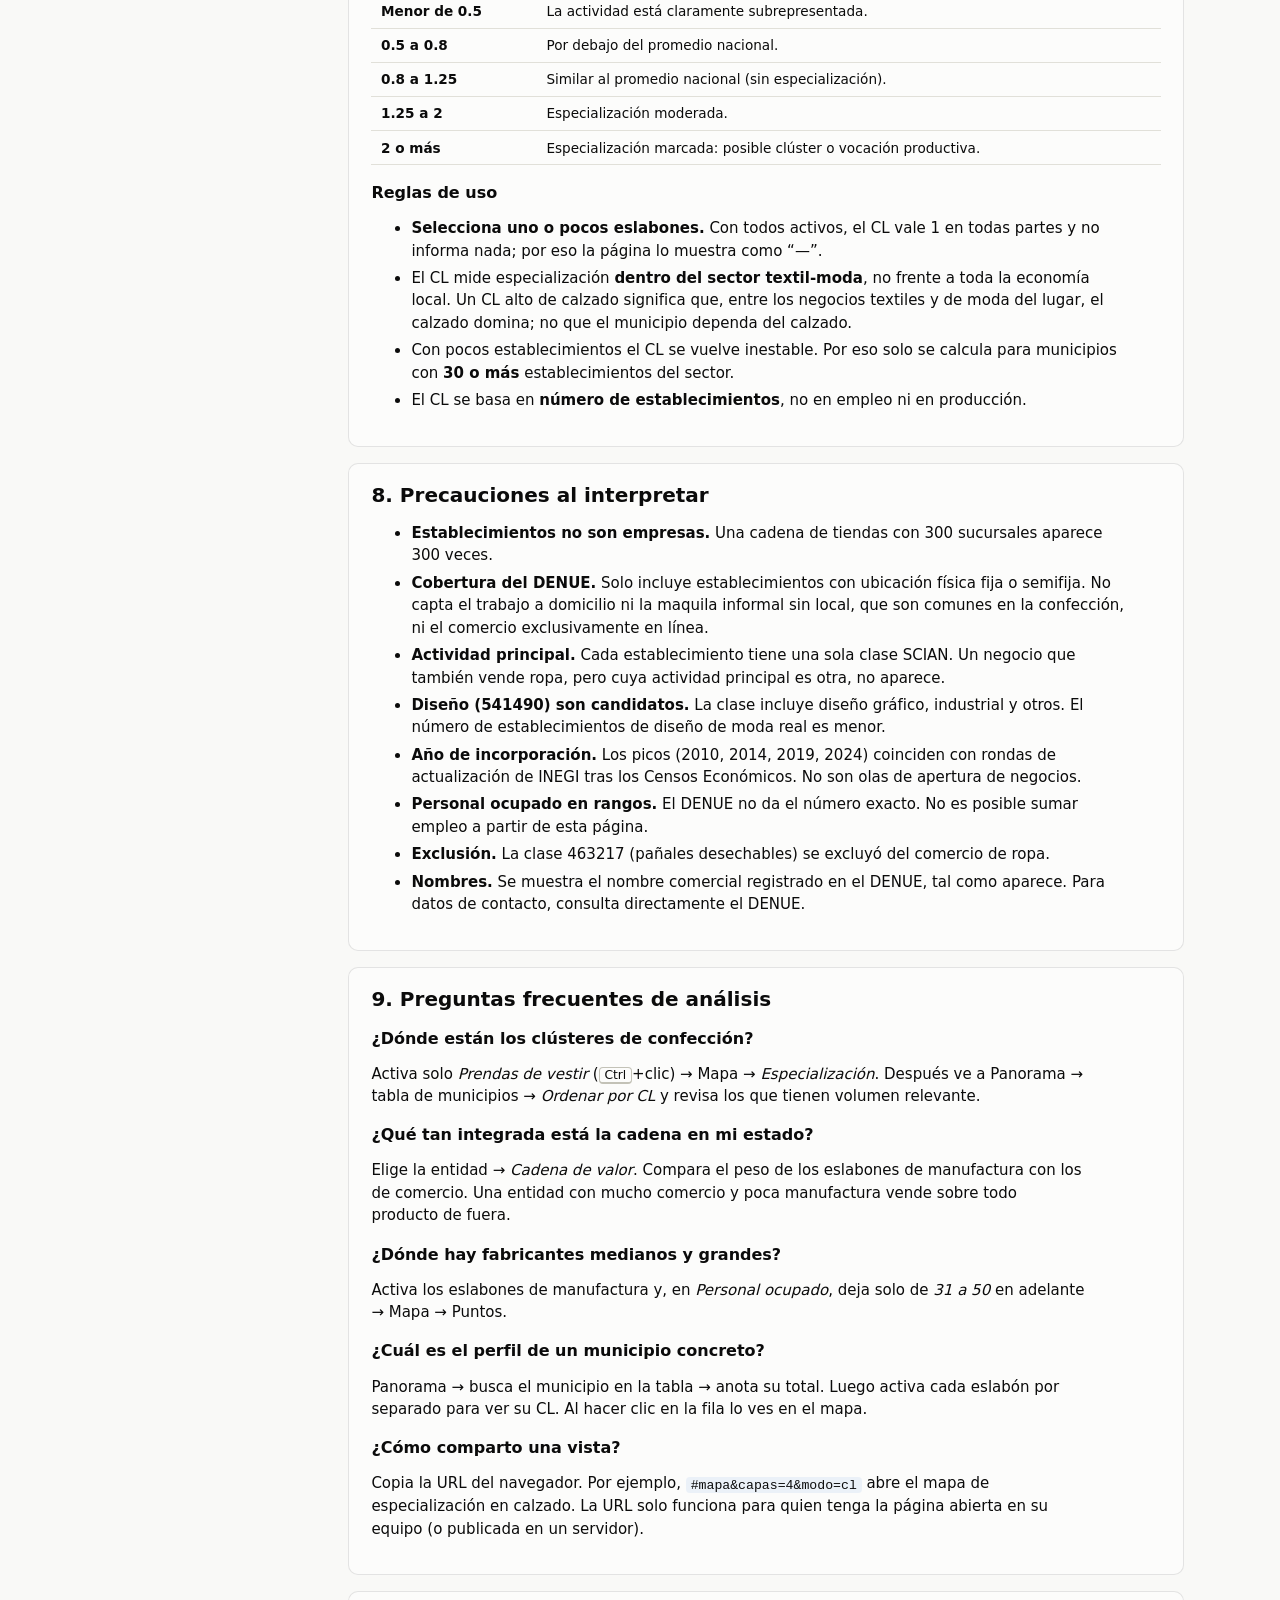
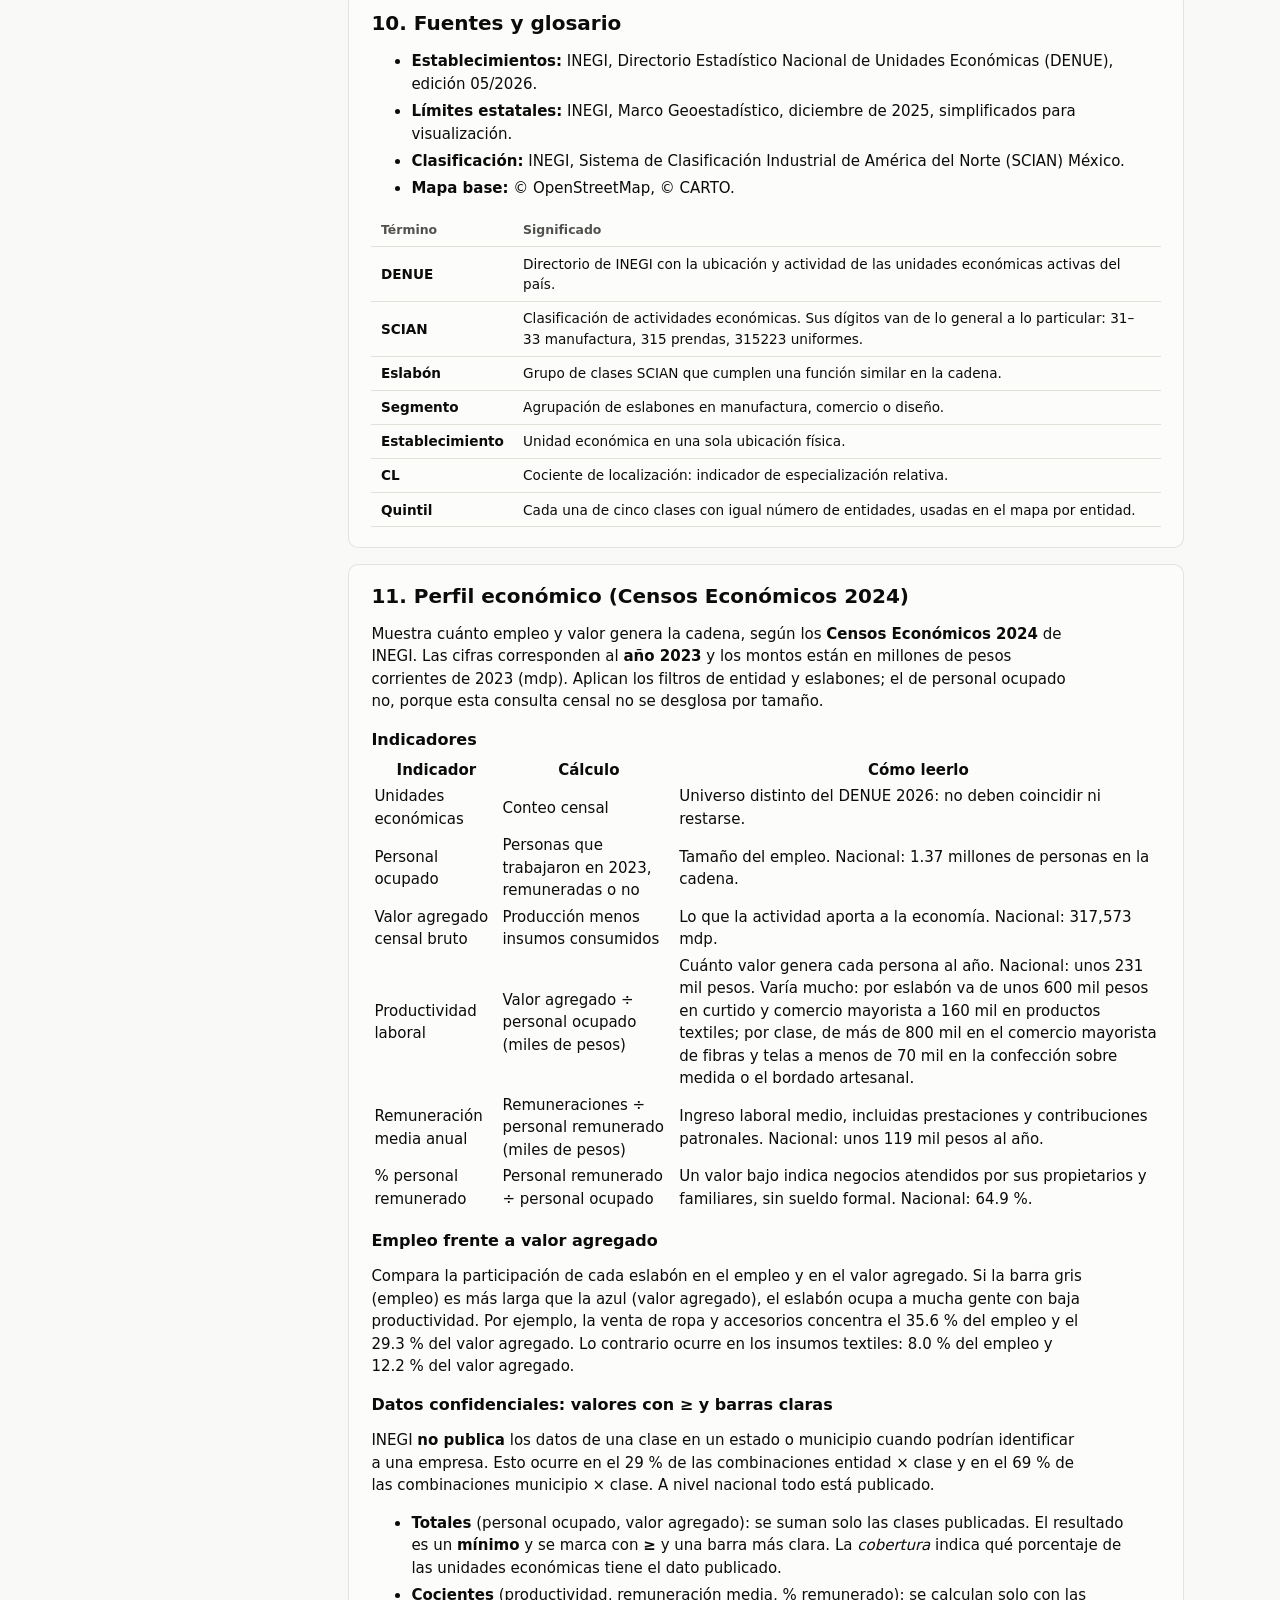
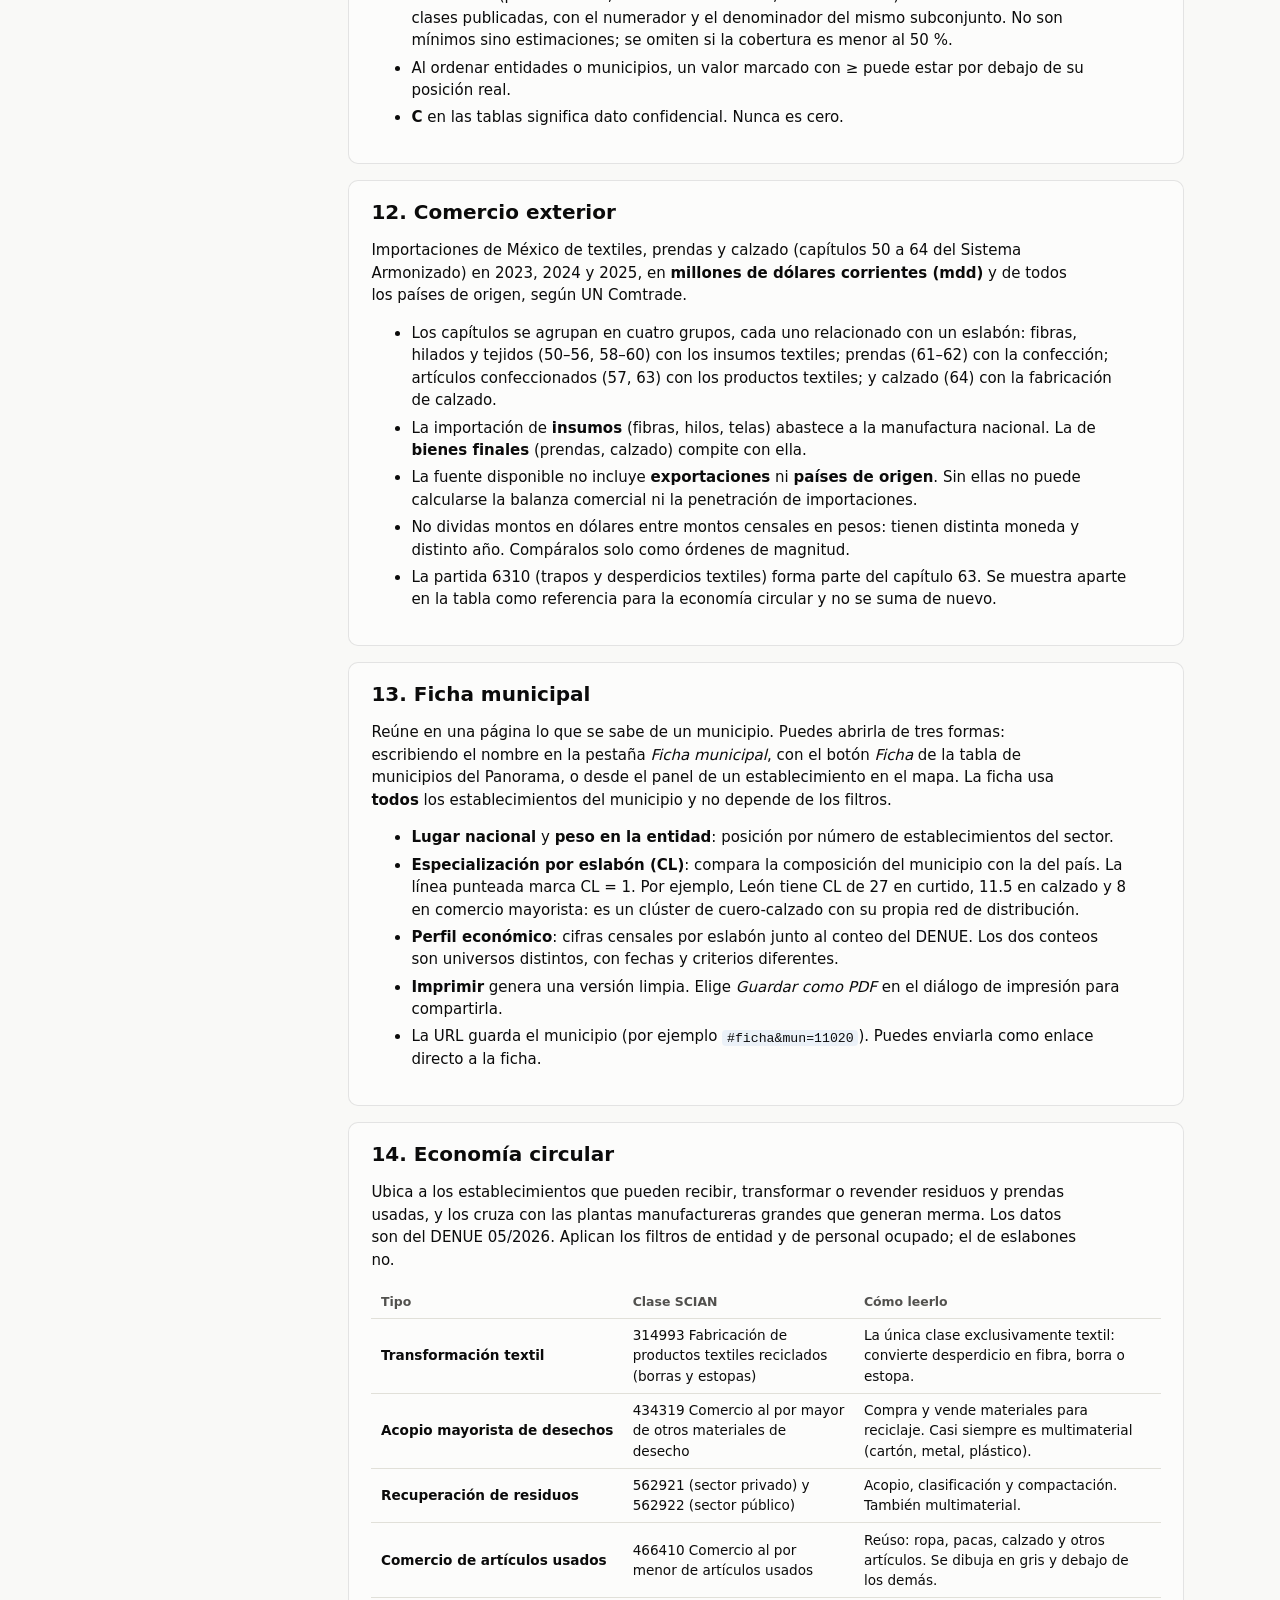
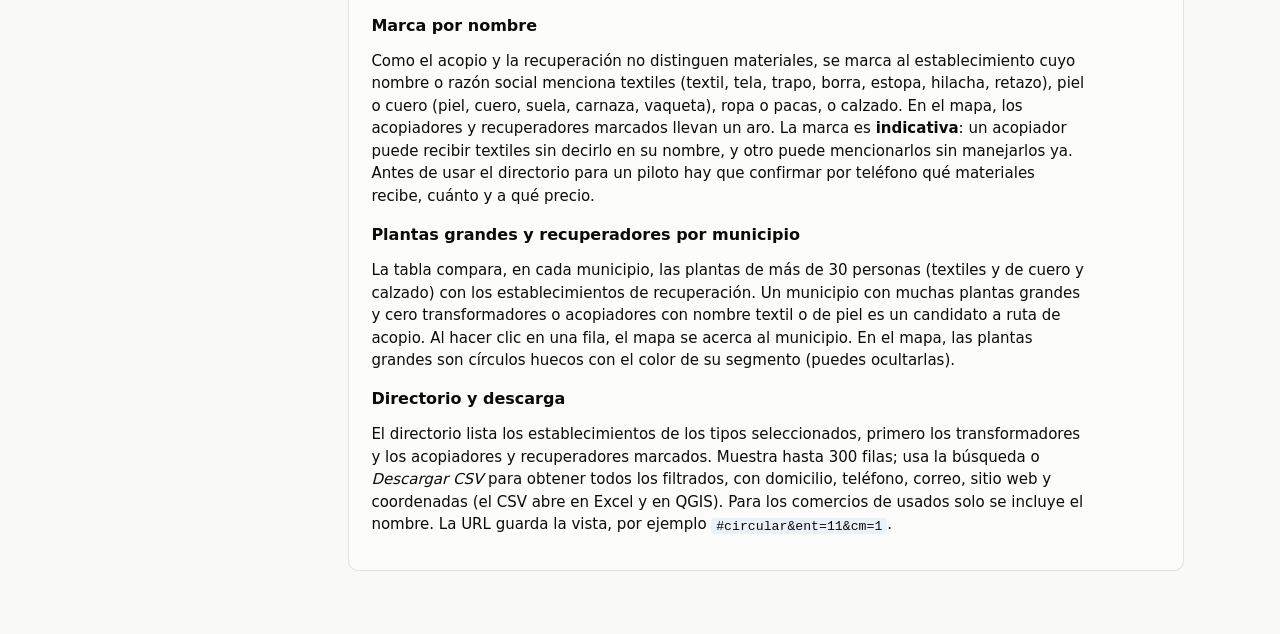
==== commit 83620cb0: "Corrige falsos positivos de la marca por nombre (madera, borrado) Co-Authored-By: Claude Opus 5.5 <n" ====
--- a/web/ayuda.html
+++ b/web/ayuda.html
@@ -350,7 +350,7 @@
     </tbody>
   </table>
   <h3>Marca por nombre</h3>
-  <p>Como el acopio y la recuperación no distinguen materiales, se marca al establecimiento cuyo nombre o razón social menciona textiles (textil, tela, trapo, borra, estopa, hilacha, retazo), piel o cuero (piel, pedacería, suela, carnaza, vaqueta), ropa o pacas, o calzado. En el mapa, los acopiadores y recuperadores marcados llevan un aro. La marca es <strong>indicativa</strong>: un acopiador puede recibir textiles sin decirlo en su nombre, y otro puede mencionarlos sin manejarlos ya. Antes de usar el directorio para un piloto hay que confirmar por teléfono qué materiales recibe, cuánto y a qué precio.</p>
+  <p>Como el acopio y la recuperación no distinguen materiales, se marca al establecimiento cuyo nombre o razón social menciona textiles (textil, tela, trapo, borra, estopa, hilacha, retazo), piel o cuero (piel, cuero, suela, carnaza, vaqueta), ropa o pacas, o calzado. En el mapa, los acopiadores y recuperadores marcados llevan un aro. La marca es <strong>indicativa</strong>: un acopiador puede recibir textiles sin decirlo en su nombre, y otro puede mencionarlos sin manejarlos ya. Antes de usar el directorio para un piloto hay que confirmar por teléfono qué materiales recibe, cuánto y a qué precio.</p>
   <h3>Plantas grandes y recuperadores por municipio</h3>
   <p>La tabla compara, en cada municipio, las plantas de más de 30 personas (textiles y de cuero y calzado) con los establecimientos de recuperación. Un municipio con muchas plantas grandes y cero transformadores o acopiadores con nombre textil o de piel es un candidato a ruta de acopio. Al hacer clic en una fila, el mapa se acerca al municipio. En el mapa, las plantas grandes son círculos huecos con el color de su segmento (puedes ocultarlas).</p>
   <h3>Directorio y descarga</h3>
